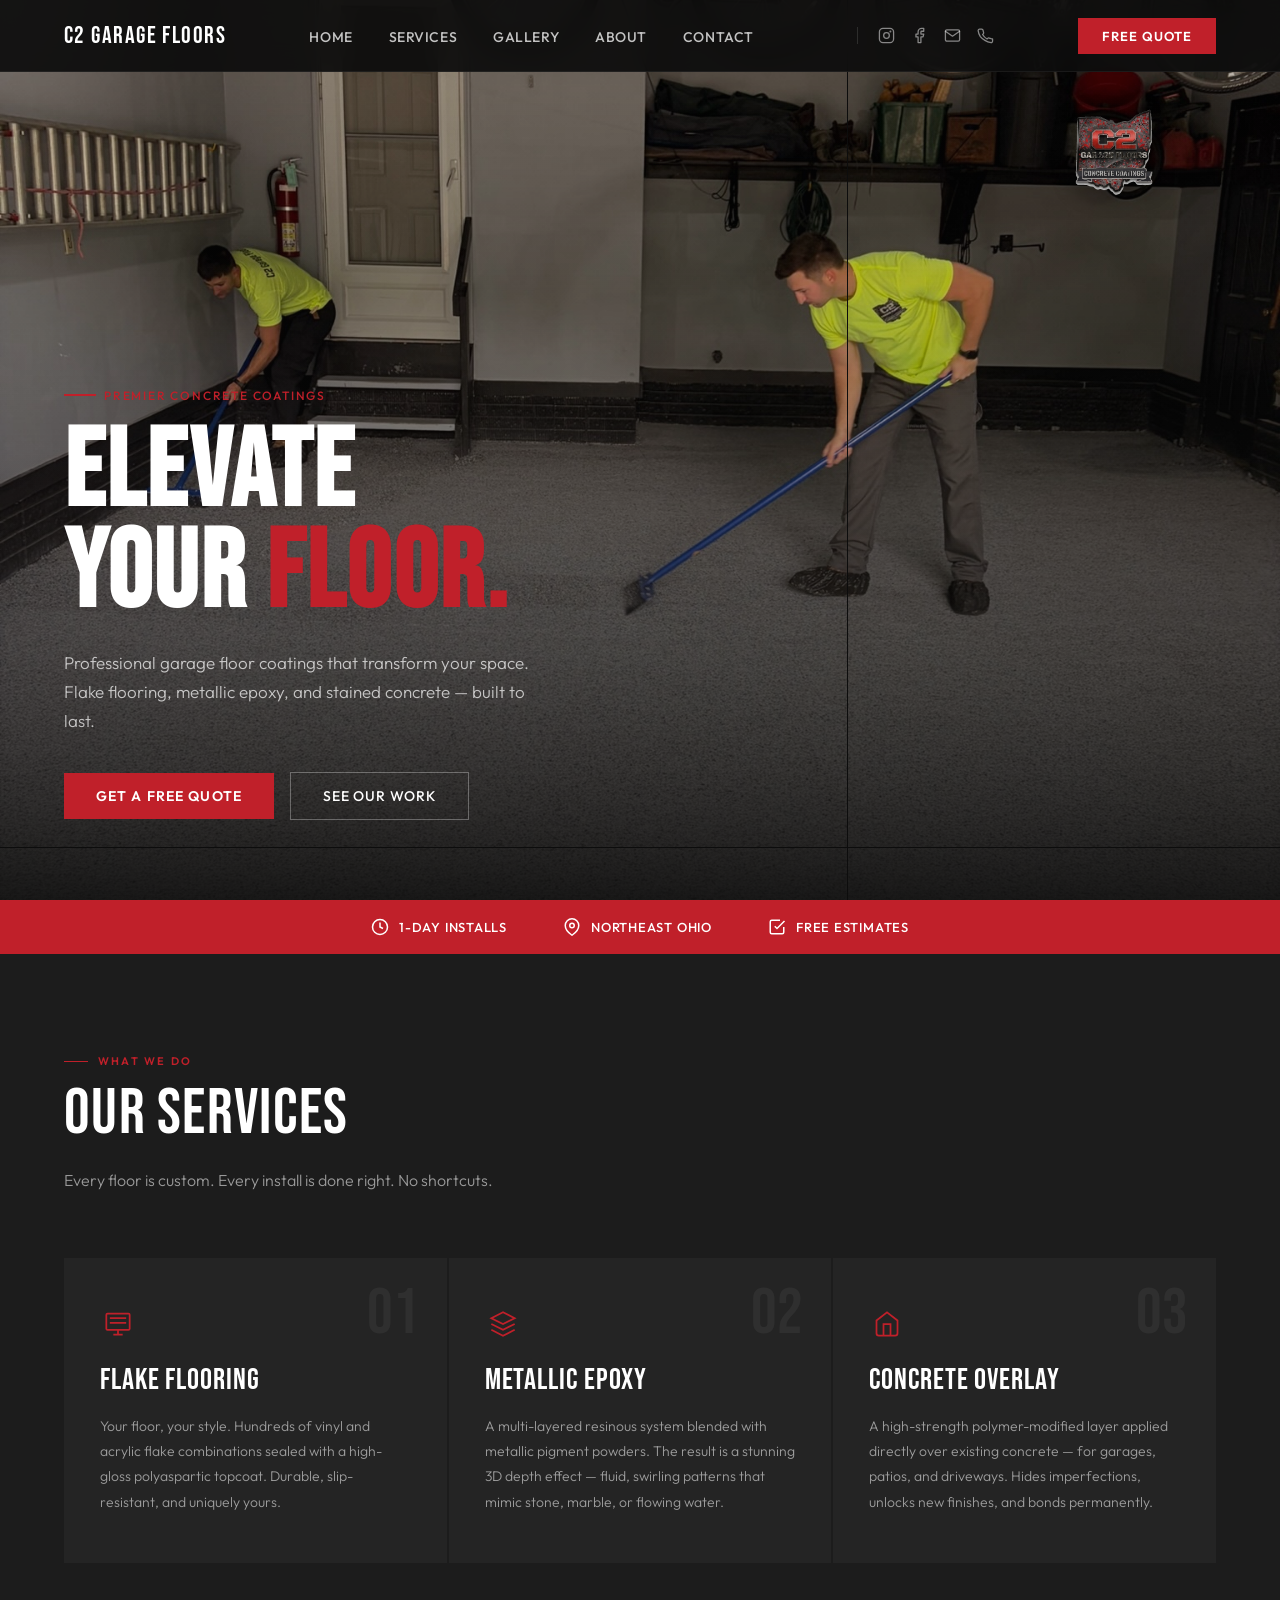
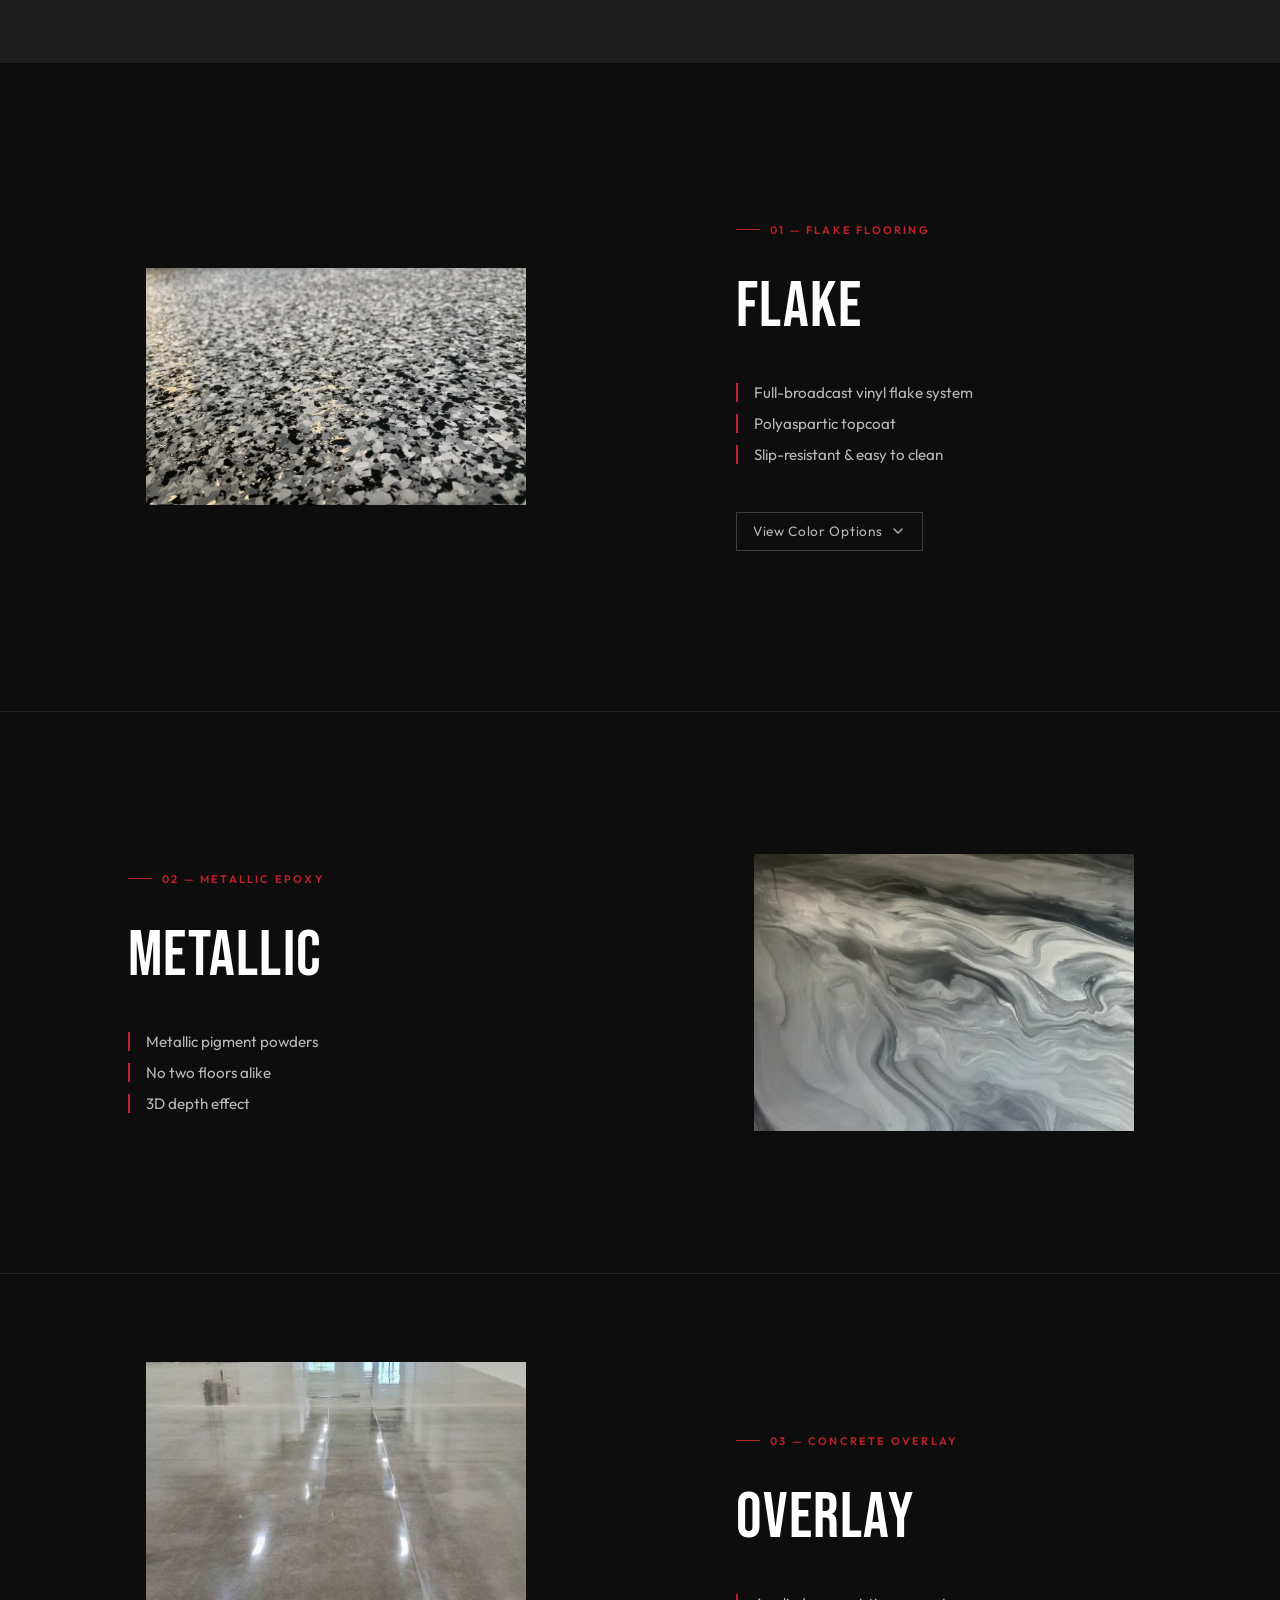
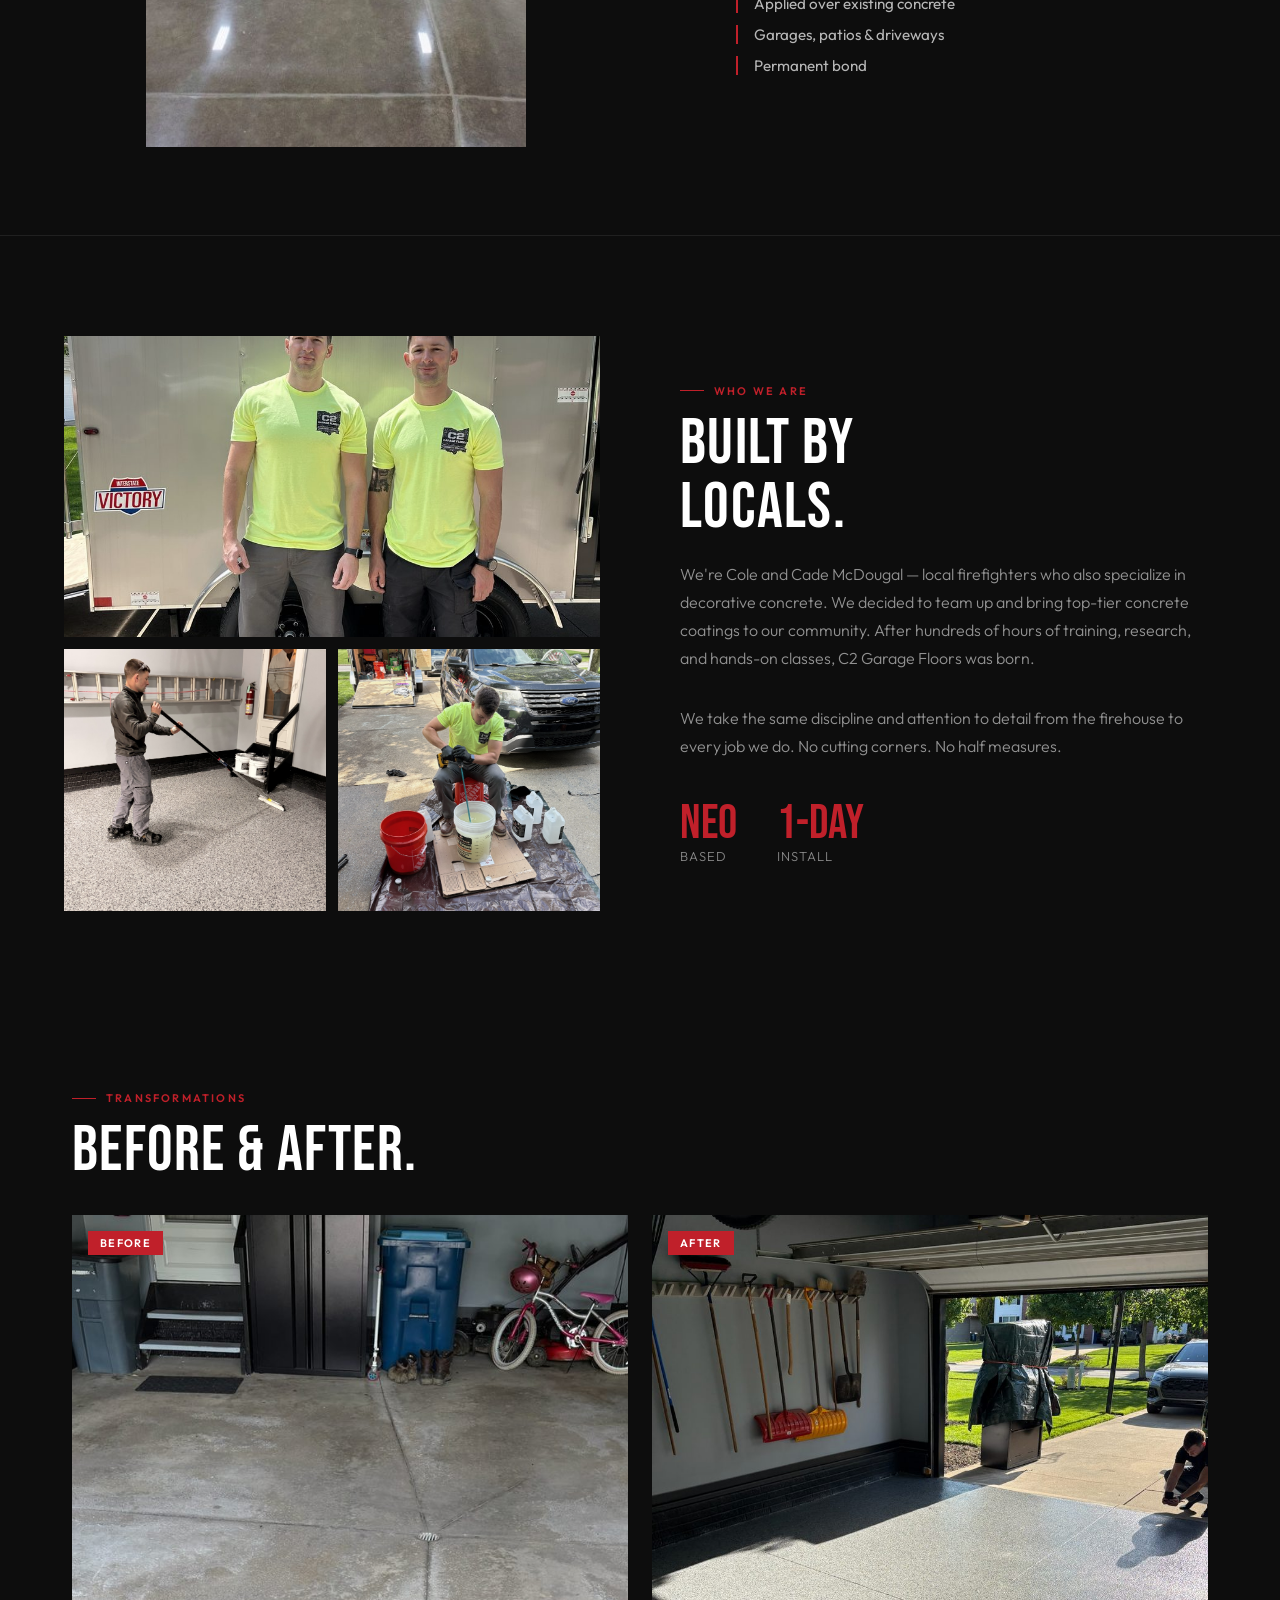
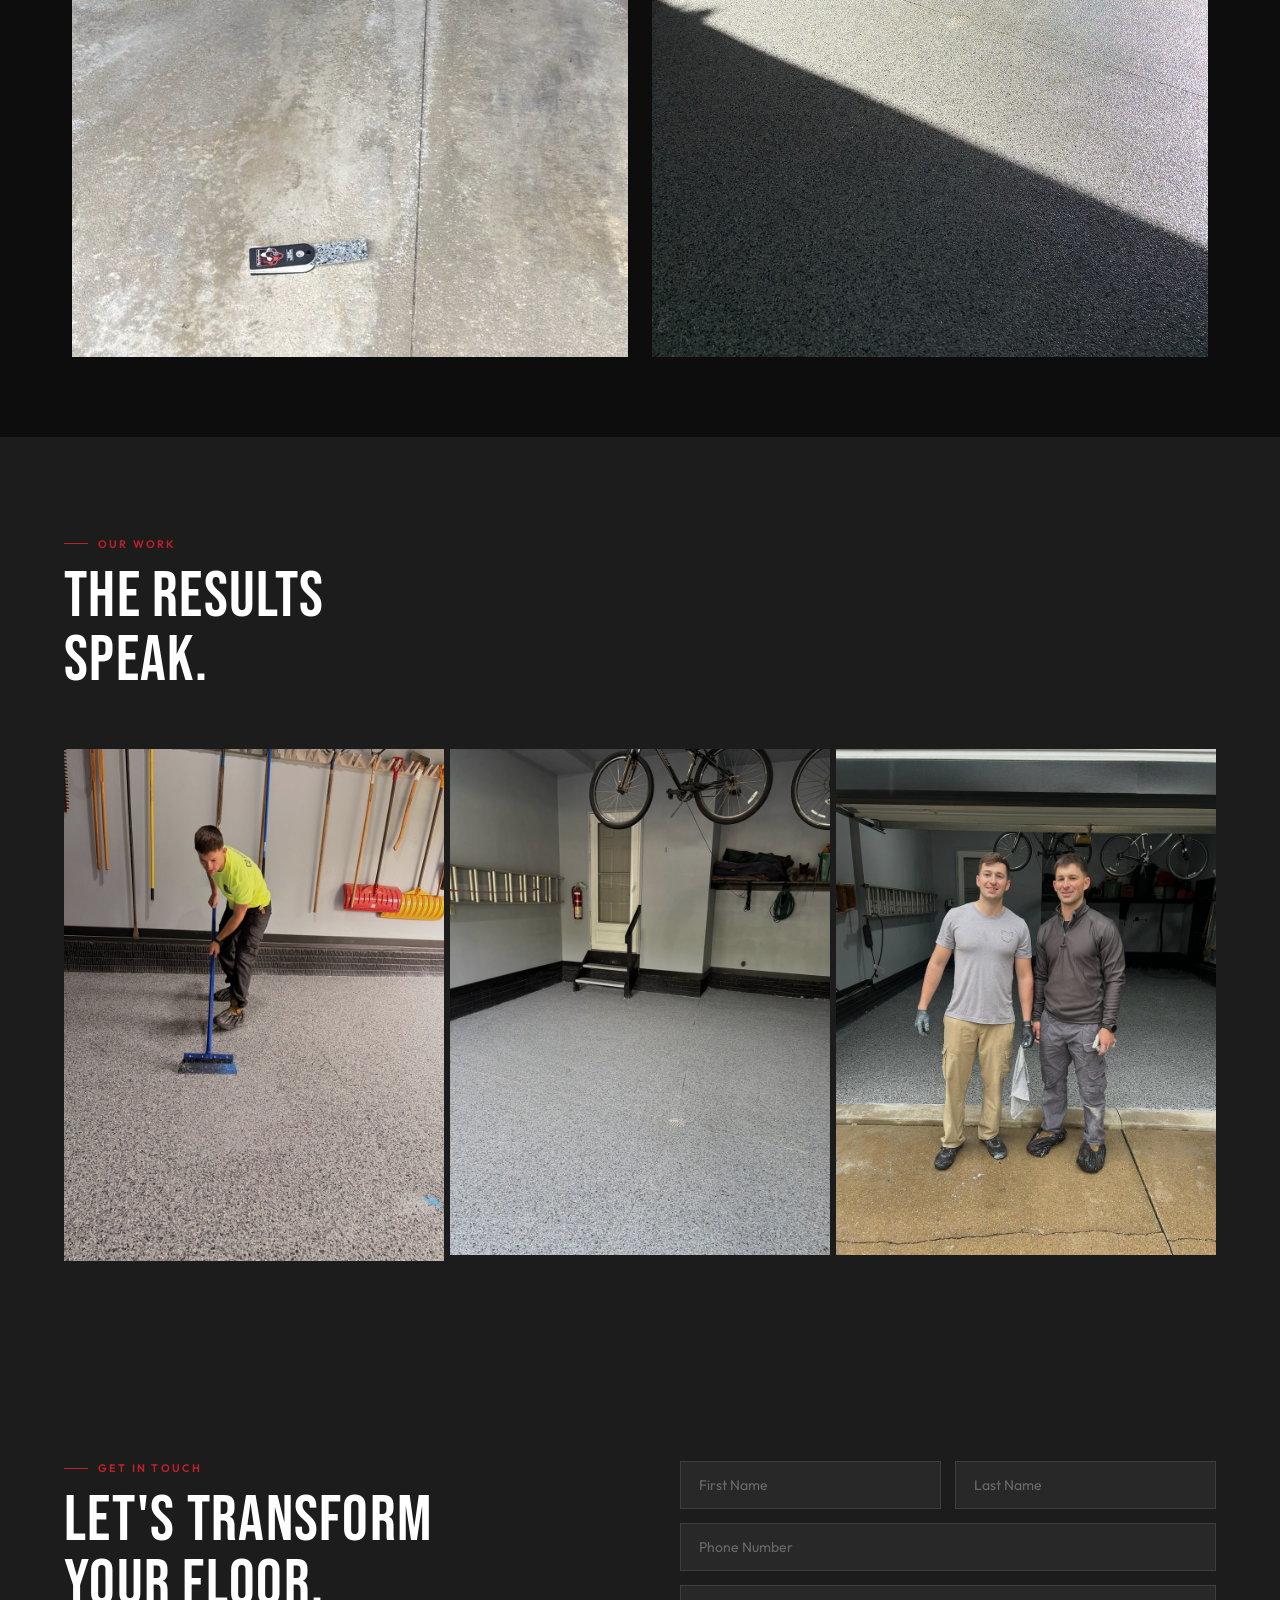
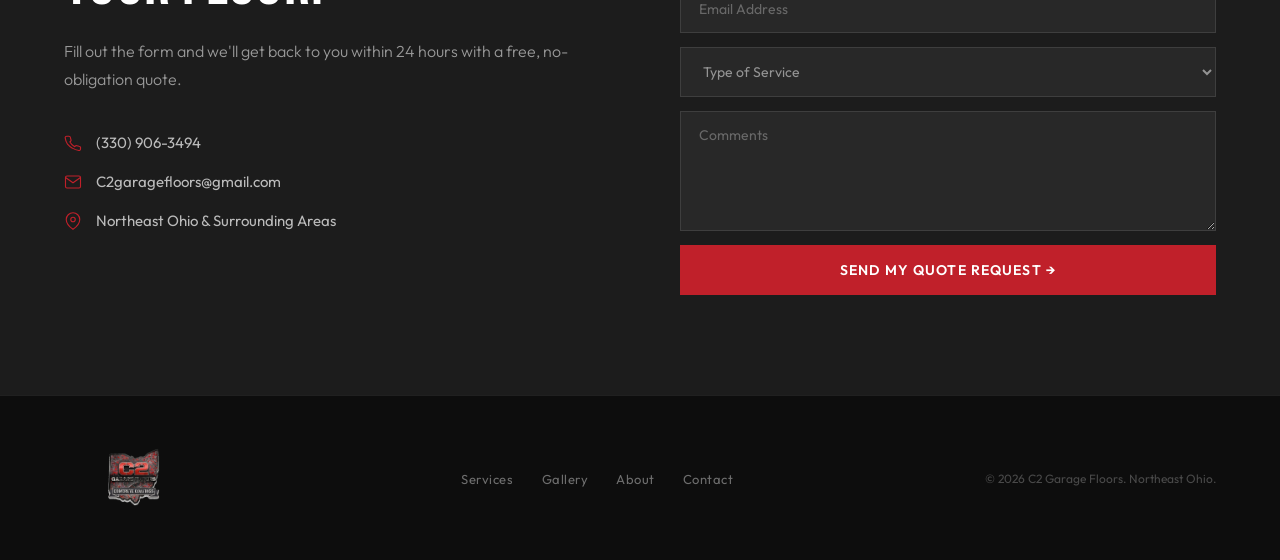
==== index.html @ 1faf0a82 "rename to index.html" ====
<!DOCTYPE html>
<html lang="en">
<head>
<meta charset="UTF-8">
<meta name="viewport" content="width=device-width, initial-scale=1.0">
<title>C2 Garage Floors | Concrete Coatings | Northeast Ohio</title>
<meta name="description" content="Premium garage floor coatings in Northeast Ohio. Flake flooring, metallic epoxy, and stained concrete by C2 Garage Floors.">
<link rel="preconnect" href="https://fonts.googleapis.com">
<link href="https://fonts.googleapis.com/css2?family=Bebas+Neue&family=Outfit:wght@300;400;500;600&display=swap" rel="stylesheet">
<link rel="stylesheet" href="styles.css">
</head>
<body>

<!-- NAV -->
<nav>
  <a href="#home" class="nav-logo">
    <span class="nav-logo-text">C2 GARAGE FLOORS</span>
  </a>
  <ul class="nav-links">
    <li><a href="#home">Home</a></li>
    <li><a href="#services">Services</a></li>
    <li><a href="#gallery">Gallery</a></li>
    <li><a href="#about">About</a></li>
    <li><a href="#quote">Contact</a></li>
  </ul>
  <div class="nav-icons">
    <a href="https://www.instagram.com/c2garagefloors" target="_blank" class="nav-icon" aria-label="Instagram">
      <svg viewBox="0 0 24 24" fill="none" stroke="currentColor" stroke-width="1.8" stroke-linecap="round" stroke-linejoin="round"><rect x="2" y="2" width="20" height="20" rx="5"/><circle cx="12" cy="12" r="4"/><circle cx="17.5" cy="6.5" r="0.5" fill="currentColor"/></svg>
    </a>
    <a href="https://www.facebook.com/c2garagefloors" target="_blank" class="nav-icon" aria-label="Facebook">
      <svg viewBox="0 0 24 24" fill="none" stroke="currentColor" stroke-width="1.8" stroke-linecap="round" stroke-linejoin="round"><path d="M18 2h-3a5 5 0 0 0-5 5v3H7v4h3v8h4v-8h3l1-4h-4V7a1 1 0 0 1 1-1h3z"/></svg>
    </a>
    <a href="mailto:C2garagefloors@gmail.com" class="nav-icon" aria-label="Email">
      <svg viewBox="0 0 24 24" fill="none" stroke="currentColor" stroke-width="1.8" stroke-linecap="round" stroke-linejoin="round"><path d="M4 4h16c1.1 0 2 .9 2 2v12c0 1.1-.9 2-2 2H4c-1.1 0-2-.9-2-2V6c0-1.1.9-2 2-2z"/><polyline points="22,6 12,13 2,6"/></svg>
    </a>
    <a href="tel:3309063494" class="nav-icon" aria-label="Phone">
      <svg viewBox="0 0 24 24" fill="none" stroke="currentColor" stroke-width="1.8" stroke-linecap="round" stroke-linejoin="round"><path d="M22 16.92v3a2 2 0 0 1-2.18 2 19.79 19.79 0 0 1-8.63-3.07A19.5 19.5 0 0 1 4.69 13.6 19.79 19.79 0 0 1 1.61 5.1 2 2 0 0 1 3.59 3h3a2 2 0 0 1 2 1.72 12.84 12.84 0 0 0 .7 2.81 2 2 0 0 1-.45 2.11L7.91 10.6a16 16 0 0 0 6.29 6.29l.87-.87a2 2 0 0 1 2.11-.45 12.84 12.84 0 0 0 2.81.7A2 2 0 0 1 22 18z"/></svg>
    </a>
  </div>
  <a href="#quote" class="nav-cta">Free Quote</a>
  <button class="nav-mobile-btn" aria-label="Menu">
    <span></span><span></span><span></span>
  </button>
</nav>

<!-- HERO -->
<section class="hero" id="home">
  <div class="hero-bg"></div>
  <div class="hero-overlay"></div>
  <div class="hero-logo-badge">
    <img src="assets/images/image-01.png" alt="C2 Garage Floors">
  </div>
  <div class="hero-content">
    <div class="hero-eyebrow">Premier Concrete Coatings</div>
    <h1>ELEVATE<br>YOUR <span>FLOOR.</span></h1>
    <p class="hero-sub">Professional garage floor coatings that transform your space. Flake flooring, metallic epoxy, and stained concrete — built to last.</p>
    <div class="hero-actions">
      <a href="#quote" class="btn-primary">Get a Free Quote</a>
      <a href="#gallery" class="btn-outline">See Our Work</a>
    </div>
  </div>
</section>

<!-- TRUST BAR -->
<div class="trust-bar">
  
  <div class="trust-item">
    <svg viewBox="0 0 24 24" fill="none" stroke="currentColor" stroke-width="2"><circle cx="12" cy="12" r="10"/><polyline points="12 6 12 12 16 14"/></svg>
    1-Day Installs
  </div>
  
  <div class="trust-item">
    <svg viewBox="0 0 24 24" fill="none" stroke="currentColor" stroke-width="2"><path d="M21 10c0 7-9 13-9 13s-9-6-9-13a9 9 0 0 1 18 0z"/><circle cx="12" cy="10" r="3"/></svg>
    Northeast Ohio
  </div>

  <div class="trust-item">
    <svg viewBox="0 0 24 24" fill="none" stroke="currentColor" stroke-width="2"><path d="M9 11l3 3L22 4"/><path d="M21 12v7a2 2 0 0 1-2 2H5a2 2 0 0 1-2-2V5a2 2 0 0 1 2-2h11"/></svg>
    Free Estimates
  </div>
</div>

<!-- SERVICES -->
<section id="services">
  <div class="services-header reveal">
    <div class="section-label">What We Do</div>
    <div class="section-title">OUR SERVICES</div>
    <p class="section-sub">Every floor is custom. Every install is done right. No shortcuts.</p>
  </div>
  <div class="services-grid">
    <div class="service-card reveal">
      <div class="service-num">01</div>
      <div class="service-icon">
        <svg viewBox="0 0 24 24" fill="none" stroke-width="1.5"><rect x="2" y="3" width="20" height="14" rx="1"/><path d="M8 21h8M12 17v4"/><path d="M5 7h14M5 11h14"/></svg>
      </div>
      <div class="service-name">FLAKE FLOORING</div>
      <p class="service-desc">Your floor, your style. Hundreds of vinyl and acrylic flake combinations sealed with a high-gloss polyaspartic topcoat. Durable, slip-resistant, and uniquely yours.</p>
    </div>
    <div class="service-card reveal">
      <div class="service-num">02</div>
      <div class="service-icon">
        <svg viewBox="0 0 24 24" fill="none" stroke-width="1.5"><path d="M12 2L2 7l10 5 10-5-10-5zM2 17l10 5 10-5M2 12l10 5 10-5"/></svg>
      </div>
      <div class="service-name">METALLIC EPOXY</div>
      <p class="service-desc">A multi-layered resinous system blended with metallic pigment powders. The result is a stunning 3D depth effect — fluid, swirling patterns that mimic stone, marble, or flowing water.</p>
    </div>
    <div class="service-card reveal">
      <div class="service-num">03</div>
      <div class="service-icon">
        <svg viewBox="0 0 24 24" fill="none" stroke-width="1.5"><path d="M3 9l9-7 9 7v11a2 2 0 0 1-2 2H5a2 2 0 0 1-2-2z"/><polyline points="9 22 9 12 15 12 15 22"/></svg>
      </div>
      <div class="service-name">CONCRETE OVERLAY</div>
      <p class="service-desc">A high-strength polymer-modified layer applied directly over existing concrete — for garages, patios, and driveways. Hides imperfections, unlocks new finishes, and bonds permanently.</p>
    </div>
  </div>
</section>

<section class="service-spotlight reveal" id="flake-detail">
  <div class="spotlight-img">
    <img src="assets/images/flake.jpg" alt="Flake Color Options">
  </div>
  <div class="spotlight-content">
    <div class="section-label">01 — Flake Flooring</div>
    <div class="section-title">FLAKE</div>
    <ul class="spotlight-list">
      <li>Full-broadcast vinyl flake system</li>
      <li>Polyaspartic topcoat</li>
      <li>Slip-resistant & easy to clean</li>
    </ul>
    <div class="color-toggle">
      <button class="color-toggle-btn" onclick="this.parentElement.classList.toggle('open')">
        <span>View Color Options</span>
        <svg viewBox="0 0 24 24" fill="none" stroke="currentColor" stroke-width="2" stroke-linecap="round"><polyline points="6 9 12 15 18 9"/></svg>
      </button>
      <div class="color-toggle-content">
        <img src="assets/images/flake.colors.png" alt="Flake Color Options">
      </div>
    </div>
  </div>
</section>

<section class="service-spotlight service-spotlight--flip reveal" id="metallic-detail">
  <div class="spotlight-img">
    <img src="assets/images/metalic.jpg" alt="Metallic Epoxy Floor">
  </div>
  <div class="spotlight-content">
    <div class="section-label">02 — Metallic Epoxy</div>
    <div class="section-title">METALLIC</div>
    <ul class="spotlight-list">
      <li>Metallic pigment powders</li>
      <li>No two floors alike</li>
      <li>3D depth effect</li>
    </ul>
  </div>
</section>

<section class="service-spotlight reveal" id="overlay-detail">
  <div class="spotlight-img">
    <img src="assets/images/overlay.jpg" alt="Concrete Overlay Floor">
  </div>
  <div class="spotlight-content">
    <div class="section-label">03 — Concrete Overlay</div>
    <div class="section-title">OVERLAY</div>
    <ul class="spotlight-list">
      <li>Applied over existing concrete</li>
      <li>Garages, patios & driveways</li>
      <li>Permanent bond</li>
    </ul>
  </div>
</section>

<!-- ABOUT -->
<section id="about">
  <div class="about-grid">
    <div class="about-images reveal">
      <div class="about-img-main">
        <img src="assets/images/image-02.jpg" alt="Cole and Cade McDougal — C2 Garage Floors">
      </div>
      <div class="about-img-sm">
        <img src="assets/images/image-03.jpg" alt="Installing epoxy floor coating">
      </div>
      <div class="about-img-sm">
        <img src="assets/images/image-04.jpg" alt="Floor preparation grinding">
      </div>
    </div>
    <div class="about-text reveal">
      <div class="section-label">Who We Are</div>
      <div class="section-title">BUILT BY<br>LOCALS.</div>
      <p class="section-sub">We're Cole and Cade McDougal — local firefighters who also specialize in decorative concrete. We decided to team up and bring top-tier concrete coatings to our community. After hundreds of hours of training, research, and hands-on classes, C2 Garage Floors was born.</p>
      <p class="section-sub section-sub--spaced">We take the same discipline and attention to detail from the firehouse to every job we do. No cutting corners. No half measures.</p>
      <div class="about-stat-row">
        <div>
          <div class="about-stat-num">NEO</div>
          <div class="about-stat-label">Based</div>
        </div>
        <div>
          <div class="about-stat-num">1-Day</div>
          <div class="about-stat-label">Install</div>
        </div>
      </div>
    </div>
  </div>
</section>

<!-- RESULTS -->
<section id="results">
  <div class="results-header reveal">
    <div class="section-label">Transformations</div>
    <div class="section-title">BEFORE & AFTER.</div>
  </div>
  <div class="results-grid reveal">
    <div class="before-after-item">
      <img src="assets/images/image-08.jpg" alt="Before — bare concrete">
      <div class="ba-badge">Before</div>
    </div>
    <div class="before-after-item">
      <img src="assets/images/image-09.jpg" alt="After — finished floor">
      <div class="ba-badge">After</div>
    </div>
  </div>
</section>

<!-- GALLERY -->
<section id="gallery">
  <div class="gallery-header reveal">
    <div class="section-label">Our Work</div>
    <div class="section-title">THE RESULTS<br>SPEAK.</div>
  </div>
  <div class="gallery-grid reveal">
    <div class="gallery-item tall">
      <img src="assets/images/image-05.jpg" alt="Applying epoxy coating">
      <div class="gallery-label">In Progress</div>
    </div>
    <div class="gallery-item">
      <img src="assets/images/image-06.jpg" alt="Finished flake floor">
      <div class="gallery-label">Flake Flooring</div>
    </div>
    <div class="gallery-item">
      <img src="assets/images/image-07.jpg" alt="Cole and Cade after job">
      <div class="gallery-label">The Team</div>
    </div>
  </div>
</section>

<!-- GET A QUOTE -->
<section id="quote">
  <div class="quote-inner">
    <div class="quote-left reveal">
      <div class="section-label">Get In Touch</div>
      <div class="section-title">LET'S TRANSFORM<br>YOUR FLOOR.</div>
      <p class="section-sub">Fill out the form and we'll get back to you within 24 hours with a free, no-obligation quote.</p>
      <div class="contact-info contact-info--spaced">
        <a href="tel:3309063494" class="contact-line">
          <svg viewBox="0 0 24 24" fill="none" stroke-width="1.5"><path d="M22 16.92v3a2 2 0 0 1-2.18 2 19.79 19.79 0 0 1-8.63-3.07A19.5 19.5 0 0 1 4.69 13.6 19.79 19.79 0 0 1 1.61 5.1 2 2 0 0 1 3.59 3h3a2 2 0 0 1 2 1.72 12.84 12.84 0 0 0 .7 2.81 2 2 0 0 1-.45 2.11L7.91 10.6a16 16 0 0 0 6.29 6.29l.87-.87a2 2 0 0 1 2.11-.45 12.84 12.84 0 0 0 2.81.7A2 2 0 0 1 22 18z"/></svg>
          (330) 906-3494
        </a>
        <a href="mailto:C2garagefloors@gmail.com" class="contact-line">
          <svg viewBox="0 0 24 24" fill="none" stroke-width="1.5"><path d="M4 4h16c1.1 0 2 .9 2 2v12c0 1.1-.9 2-2 2H4c-1.1 0-2-.9-2-2V6c0-1.1.9-2 2-2z"/><polyline points="22,6 12,13 2,6"/></svg>
          C2garagefloors@gmail.com
        </a>
        <div class="contact-line">
          <svg viewBox="0 0 24 24" fill="none" stroke-width="1.5"><path d="M21 10c0 7-9 13-9 13s-9-6-9-13a9 9 0 0 1 18 0z"/><circle cx="12" cy="10" r="3"/></svg>
          Northeast Ohio &amp; Surrounding Areas
        </div>
      </div>
    </div>
    <div class="quote-right reveal">
      <form class="quote-form" action="https://docs.google.com/forms/d/e/1FAIpQLSfMvR1zNs_UolW2_5A9qH6h6My1h-8G58hn94s8CTj6aFTfgg/viewform" method="GET" target="_blank">
        <div class="form-row">
          <input type="text" placeholder="First Name" required>
          <input type="text" placeholder="Last Name" required>
        </div>
        <input type="tel" placeholder="Phone Number" required>
        <input type="email" placeholder="Email Address">
        <select>
          <option value="" disabled selected>Type of Service</option>
          <option>Flake Flooring</option>
          <option>Metallic Epoxy</option>
          <option>Concrete Overlay</option>
          <option>Not Sure — Need Advice</option>
        </select>
        <textarea placeholder="Comments"></textarea>
        <button type="submit" class="btn-primary">Send My Quote Request →</button>
      </form>
    </div>
  </div>
</section>

<!-- FOOTER -->
<footer>
  <div class="footer-logo"><img src="assets/images/image-01.png" alt="C2 Garage Floors"></div>
  <ul class="footer-links">
    <li><a href="#services">Services</a></li>
    <li><a href="#gallery">Gallery</a></li>
    <li><a href="#about">About</a></li>
    <li><a href="#quote">Contact</a></li>
  </ul>
  <div class="footer-copy">© 2026 C2 Garage Floors. Northeast Ohio.</div>
</footer>
<script src="script.js"></script>
</body>
</html>
---- styles.css ----
*, *::before, *::after { box-sizing: border-box; margin: 0; padding: 0; }

  :root {
    --red: #C0202A;
    --red-dark: #96181f;
    --black: #0D0D0D;
    --charcoal: #1C1C1C;
    --dark: #242424;
    --gray: #888;
    --light: #f5f4f2;
    --white: #ffffff;
    --font-display: 'Bebas Neue', sans-serif;
    --font-body: 'Outfit', sans-serif;
  }

  html { scroll-behavior: smooth; }
  body { font-family: var(--font-body); background: var(--black); color: var(--white); overflow-x: hidden; }

  /* ── NAV ── */
  nav {
    position: fixed; top: 0; left: 0; right: 0; z-index: 100;
    display: flex; align-items: center; justify-content: space-between;
    padding: 0 5%;
    height: 72px;
    background: rgba(13,13,13,0.92);
    backdrop-filter: blur(12px);
    border-bottom: 1px solid rgba(255,255,255,0.06);
    transition: all 0.3s ease;
  }
  nav.nav-scrolled { box-shadow: 0 4px 40px rgba(0,0,0,0.5); }
  .nav-links { display: flex; gap: 36px; list-style: none; }
  .nav-links a {
    color: rgba(255,255,255,0.75);
    text-decoration: none;
    font-size: 14px;
    font-weight: 500;
    letter-spacing: 0.04em;
    text-transform: uppercase;
    transition: color 0.2s;
  }
  .nav-links a:hover { color: var(--white); }
  .nav-cta {
    background: var(--red);
    color: white;
    padding: 10px 24px;
    border: none;
    font-family: var(--font-body);
    font-size: 13px;
    font-weight: 600;
    letter-spacing: 0.08em;
    text-transform: uppercase;
    cursor: pointer;
    text-decoration: none;
    transition: background 0.2s;
  }
  .nav-cta:hover { background: var(--red-dark); }
  .nav-mobile-btn { display: none; background: none; border: none; cursor: pointer; flex-direction: column; gap: 5px; }
  .nav-mobile-btn span { display: block; width: 24px; height: 2px; background: white; transition: all 0.3s; }
  .nav-icons { display: flex; align-items: center; gap: 16px; margin-left: 20px; border-left: 1px solid rgba(255,255,255,0.12); padding-left: 20px; }
  .nav-icon { color: rgba(255,255,255,0.5); text-decoration: none; transition: color 0.2s; display: flex; align-items: center; }
  .nav-icon:hover { color: var(--red); }
  .nav-icon svg { width: 17px; height: 17px; }

  /* ── HERO ── */
  .hero {
    position: relative;
    height: 100vh;
    min-height: 640px;
    display: flex; align-items: flex-end;
    padding: 0 5% 80px;
    overflow: hidden;
  }
  .hero-bg {
    position: absolute; inset: 0;
    background-image: url('assets/images/image-01.jpg');
    background-size: cover;
    background-position: center center;
    transform: scale(1.05);
    animation: heroZoom 12s ease-out forwards;
  }
  @keyframes heroZoom { from { transform: scale(1.05); } to { transform: scale(1.0); } }
  .hero-overlay {
    position: absolute; inset: 0;
    background: linear-gradient(to top, rgba(13,13,13,0.95) 0%, rgba(13,13,13,0.4) 50%, rgba(13,13,13,0.1) 100%);
  }
  .hero-content { position: relative; z-index: 2; max-width: 720px; }
  .hero-logo-badge {
    position: absolute;
    top: 90px;
    right: 4%;
    z-index: 3;
    opacity: 0.85;
    pointer-events: none;
  }
  .hero-logo-badge img {
    width: 220px;
    height: auto;
    filter: drop-shadow(0 2px 12px rgba(0,0,0,0.5));
  }
  .hero-eyebrow {
    display: inline-flex; align-items: center; gap: 8px;
    font-size: 12px; font-weight: 500; letter-spacing: 0.15em;
    text-transform: uppercase; color: var(--red);
    margin-bottom: 20px;
  }
  .hero-eyebrow::before {
    content: ''; display: block; width: 32px; height: 2px; background: var(--red);
  }
  .hero h1 {
    font-family: var(--font-display);
    font-size: clamp(52px, 9vw, 110px);
    line-height: 0.92;
    letter-spacing: 0.02em;
    color: var(--white);
    margin-bottom: 24px;
  }
  .hero h1 span { color: var(--red); }
  .hero-sub {
    font-size: 17px; font-weight: 300; color: rgba(255,255,255,0.7);
    max-width: 480px; line-height: 1.7; margin-bottom: 36px;
  }
  .hero-actions { display: flex; gap: 16px; align-items: center; flex-wrap: wrap; }
  .btn-primary {
    background: var(--red); color: white;
    padding: 14px 32px;
    font-family: var(--font-body); font-size: 14px; font-weight: 600;
    letter-spacing: 0.08em; text-transform: uppercase;
    text-decoration: none; border: none; cursor: pointer;
    transition: background 0.2s, transform 0.1s;
    display: inline-block;
  }
  .btn-primary:hover { background: var(--red-dark); }
  .btn-outline {
    color: white; text-decoration: none;
    font-size: 14px; font-weight: 500; letter-spacing: 0.06em;
    text-transform: uppercase;
    padding: 14px 32px;
    border: 1px solid rgba(255,255,255,0.3);
    transition: border-color 0.2s, color 0.2s;
    display: inline-block;
  }
  .btn-outline:hover { border-color: white; }

  /* ── TRUST BAR ── */
  .trust-bar {
    background: var(--red);
    padding: 18px 5%;
    display: flex; justify-content: center; gap: 56px; flex-wrap: wrap;
  }
  .trust-item {
    display: flex; align-items: center; gap: 10px;
    font-size: 13px; font-weight: 500; letter-spacing: 0.06em;
    text-transform: uppercase; color: white;
  }
  .trust-item svg { width: 18px; height: 18px; flex-shrink: 0; }

  /* ── SECTION SHARED ── */
  section { padding: 100px 5%; }
  .section-label {
    font-size: 11px; font-weight: 600; letter-spacing: 0.2em;
    text-transform: uppercase; color: var(--red);
    margin-bottom: 14px; display: flex; align-items: center; gap: 10px;
  }
  .section-label::before { content: ''; display: block; width: 24px; height: 1px; background: var(--red); }
  .section-title {
    font-family: var(--font-display);
    font-size: clamp(36px, 5vw, 64px);
    line-height: 1; letter-spacing: 0.02em;
    margin-bottom: 20px; color: var(--white);
  }
  .section-sub {
    font-size: 16px; font-weight: 300; color: rgba(255,255,255,0.55);
    max-width: 520px; line-height: 1.75;
  }
  .section-sub--spaced { margin-top: 16px; }

  /* ── SERVICES ── */
  #services { background: var(--charcoal); }
  .services-header { margin-bottom: 64px; }
  .services-grid { display: grid; grid-template-columns: repeat(3, 1fr); gap: 2px; }
  .service-card {
    background: var(--dark);
    padding: 48px 36px;
    position: relative; overflow: hidden;
    transition: background 0.3s;
    cursor: default;
  }
  .service-card::after {
    content: ''; position: absolute;
    bottom: 0; left: 0; right: 0; height: 3px;
    background: var(--red);
    transform: scaleX(0); transform-origin: left;
    transition: transform 0.4s ease;
  }
  .service-card:hover::after { transform: scaleX(1); }
  .service-card:hover { background: #2a2a2a; }
  .service-num {
    font-family: var(--font-display);
    font-size: 64px; line-height: 1;
    color: rgba(255,255,255,0.05);
    position: absolute; top: 24px; right: 28px;
    pointer-events: none;
  }
  .service-name {
    font-family: var(--font-display);
    font-size: 30px; letter-spacing: 0.03em;
    color: var(--white); margin-bottom: 16px;
    margin-top: 8px;
  }
  .service-desc {
    font-size: 14px; font-weight: 300;
    color: rgba(255,255,255,0.55);
    line-height: 1.8;
  }
  .service-icon {
    width: 36px; height: 36px; margin-bottom: 20px;
    display: flex; align-items: center; justify-content: center;
  }
  .service-icon svg { width: 28px; height: 28px; stroke: var(--red); }

  /* ── SERVICE SPOTLIGHT ── */
  .service-spotlight {
    display: grid;
    grid-template-columns: 1fr 1fr;
    align-items: center;
    padding: 5rem 4rem;
    gap: 4rem;
  }
  .service-spotlight--flip {
    direction: ltr;
  }
  .service-spotlight--flip .spotlight-img {
    order: 2;
  }
  .service-spotlight--flip .spotlight-content {
    order: 1;
  }
  .spotlight-img {
    display: flex;
    align-items: center;
    justify-content: center;
  }
  .spotlight-img img {
    width: 70%;
    height: auto;
    object-fit: contain;
    display: block;
  }
  .spotlight-placeholder { background: rgba(255,255,255,0.04); display: flex; align-items: center; justify-content: center; color: rgba(255,255,255,0.2); font-family: 'Bebas Neue', sans-serif; font-size: 1.5rem; letter-spacing: 0.1em; }
  .spotlight-content {
    padding: 5rem 4rem;
    display: flex;
    flex-direction: column;
    justify-content: center;
    align-items: flex-start;
    gap: 1.5rem;
  }
  .spotlight-list { list-style: none; padding: 0; margin: 0; display: flex; flex-direction: column; gap: 0.75rem; }
  .spotlight-list li {
    color: rgba(255,255,255,0.7);
    font-size: 0.95rem;
    padding-left: 1rem;
    border-left: 2px solid var(--red);
    transition: border-color 0.2s ease, color 0.2s ease, padding-left 0.2s ease;
  }
  .spotlight-list li:hover {
    border-left-color: #fff;
    color: #fff;
    padding-left: 1.25rem;
  }

  /* Dividers between spotlight sections */
  .service-spotlight + .service-spotlight {
    border-top: 1px solid rgba(255,255,255,0.08);
  }

  #overlay-detail {
    border-bottom: 1px solid rgba(255,255,255,0.08);
  }

  .color-toggle-btn {
    display: flex;
    align-items: center;
    gap: 0.5rem;
    background: none;
    border: 1px solid rgba(255,255,255,0.2);
    color: rgba(255,255,255,0.7);
    font-family: 'Outfit', sans-serif;
    font-size: 0.85rem;
    letter-spacing: 0.05em;
    padding: 0.6rem 1rem;
    cursor: pointer;
    margin-top: 1.5rem;
    transition: border-color 0.2s ease, color 0.2s ease;
  }
  .color-toggle-btn:hover {
    border-color: rgba(255,255,255,0.5);
    color: #fff;
  }
  .color-toggle-btn svg {
    width: 16px;
    height: 16px;
    transition: transform 0.3s ease;
  }
  .color-toggle.open .color-toggle-btn svg {
    transform: rotate(180deg);
  }
  .color-toggle-content {
    max-height: 0;
    overflow: hidden;
    transition: max-height 0.4s ease;
  }
  .color-toggle.open .color-toggle-content {
    max-height: 600px;
  }
  .color-toggle-content img {
    width: 100%;
    height: auto;
    display: block;
    margin-top: 1rem;
  }

  /* ── ABOUT ── */
  .about-grid { display: grid; grid-template-columns: 1fr 1fr; gap: 80px; align-items: center; }
  .about-images { display: grid; grid-template-columns: 1fr 1fr; gap: 12px; }
  .about-img-main {
    grid-column: span 2;
    aspect-ratio: 16/9; overflow: hidden;
  }
  .about-img-main img { width: 100%; height: 100%; object-fit: cover; filter: grayscale(20%); transition: filter 0.4s; }
  .about-img-main:hover img { filter: grayscale(0%); }
  .about-img-sm { aspect-ratio: 1; overflow: hidden; }
  .about-img-sm img { width: 100%; height: 100%; object-fit: cover; filter: grayscale(20%); transition: filter 0.4s; }
  .about-img-sm:hover img { filter: grayscale(0%); }
  .about-text .section-sub { margin-bottom: 32px; max-width: 100%; }
  .about-stat-row { display: flex; gap: 40px; margin-top: 40px; }
  .about-stat-num {
    font-family: var(--font-display);
    font-size: 48px; color: var(--red); line-height: 1;
  }
  .about-stat-label {
    font-size: 13px; font-weight: 300;
    color: rgba(255,255,255,0.5);
    text-transform: uppercase; letter-spacing: 0.08em;
  }

  /* ── RESULTS ── */
  #results {
    padding: 5rem 2rem;
    max-width: 1200px;
    margin: 0 auto;
  }
  .results-header {
    margin-bottom: 2rem;
  }
  .results-grid {
    display: grid;
    grid-template-columns: 1fr 1fr;
    gap: 1.5rem;
  }
  .results-grid .before-after-item {
    position: relative;
    overflow: hidden;
  }
  .results-grid .before-after-item img {
    width: 100%;
    height: 100%;
    object-fit: cover;
    display: block;
  }

  /* ── GALLERY ── */
  #gallery { background: var(--charcoal); }
  .gallery-header { margin-bottom: 56px; }
  .gallery-grid {
    display: grid;
    grid-template-columns: repeat(3, 1fr);
    grid-template-rows: auto auto;
    gap: 6px;
  }
  .gallery-item { overflow: hidden; position: relative; cursor: pointer; }
  .gallery-item img {
    width: 100%; height: 100%; object-fit: cover; display: block;
    transition: transform 0.6s ease, filter 0.4s;
    filter: brightness(0.9);
  }
  .gallery-item:hover img { transform: scale(1.04); filter: brightness(1); }
  .gallery-item.tall { grid-row: span 2; }
  .gallery-item .gallery-label {
    position: absolute; bottom: 0; left: 0; right: 0;
    padding: 16px 18px;
    background: linear-gradient(to top, rgba(0,0,0,0.8), transparent);
    font-size: 12px; font-weight: 500; letter-spacing: 0.08em;
    text-transform: uppercase; color: rgba(255,255,255,0.7);
    opacity: 0; transition: opacity 0.3s;
  }
  .gallery-item:hover .gallery-label { opacity: 1; }
  .ba-badge {
    position: absolute; top: 16px; left: 16px;
    background: var(--red); color: white;
    font-size: 11px; font-weight: 600; letter-spacing: 0.12em;
    text-transform: uppercase;
    padding: 5px 12px;
  }

  /* ── REVIEWS ── */
  #reviews { background: var(--black); padding: 100px 5%; }
  .reviews-header { margin-bottom: 56px; }
  .reviews-grid { display: grid; grid-template-columns: repeat(3, 1fr); gap: 2px; }
  .review-card {
    background: var(--charcoal);
    padding: 40px 32px;
    position: relative;
  }
  .review-card::before {
    content: '"'; font-family: var(--font-display);
    font-size: 80px; color: var(--red);
    position: absolute; top: 16px; left: 28px;
    line-height: 1; opacity: 0.4;
  }
  .stars { color: var(--red); font-size: 16px; margin-bottom: 20px; margin-top: 16px; }
  .review-text {
    font-size: 15px; font-weight: 300;
    color: rgba(255,255,255,0.7);
    line-height: 1.8; margin-bottom: 24px;
    font-style: italic;
  }
  .reviewer-name {
    font-size: 13px; font-weight: 600;
    letter-spacing: 0.08em; text-transform: uppercase; color: var(--white);
  }
  .reviewer-loc {
    font-size: 12px; color: rgba(255,255,255,0.4);
    margin-top: 4px;
  }

  /* ── QUOTE ── */
  #quote { background: var(--charcoal); padding: 100px 5%; }
  .quote-inner {
    display: grid; grid-template-columns: 1fr 1fr; gap: 80px; align-items: start;
  }
  .quote-left .section-sub { margin-bottom: 40px; }
  .contact-info { display: flex; flex-direction: column; gap: 20px; }
  .contact-info--spaced { margin-top: 40px; }
  .contact-line {
    display: flex; align-items: center; gap: 14px;
    font-size: 15px; color: rgba(255,255,255,0.7);
    text-decoration: none; transition: color 0.2s;
  }
  .contact-line:hover { color: white; }
  .contact-line svg { width: 18px; height: 18px; stroke: var(--red); flex-shrink: 0; }
  .quote-form { display: flex; flex-direction: column; gap: 14px; }
  .form-row { display: grid; grid-template-columns: 1fr 1fr; gap: 14px; }
  .quote-form input,
  .quote-form select,
  .quote-form textarea {
    width: 100%;
    background: rgba(255,255,255,0.05);
    border: 1px solid rgba(255,255,255,0.1);
    color: white;
    padding: 14px 18px;
    font-family: var(--font-body); font-size: 14px;
    outline: none;
    transition: border-color 0.2s;
  }
  .quote-form input:focus,
  .quote-form select:focus,
  .quote-form textarea:focus { border-color: var(--red); }
  .quote-form input::placeholder,
  .quote-form textarea::placeholder { color: rgba(255,255,255,0.3); }
  .quote-form select { color: rgba(255,255,255,0.5); }
  .quote-form select option { background: var(--dark); color: white; }
  .quote-form textarea { resize: vertical; min-height: 120px; }
  .quote-form .btn-primary { width: 100%; text-align: center; padding: 16px; font-size: 14px; }

  /* ── FOOTER ── */
  footer {
    background: var(--black);
    padding: 40px 5%;
    border-top: 1px solid rgba(255,255,255,0.08);
    display: flex; align-items: center; justify-content: space-between; flex-wrap: wrap; gap: 20px;
  }
  .footer-logo img {
    height: 80px;
    width: auto;
  }
  .footer-links { display: flex; gap: 28px; list-style: none; }
  .footer-links a { font-size: 13px; color: rgba(255,255,255,0.4); text-decoration: none; letter-spacing: 0.04em; transition: color 0.2s; }
  .footer-links a:hover { color: rgba(255,255,255,0.8); }
  .footer-copy { font-size: 12px; color: rgba(255,255,255,0.25); }

  /* ── MOBILE ── */
  @media (max-width: 768px) {
    .nav-links { display: none; }
    .nav-mobile-btn { display: flex; }
    .services-grid { grid-template-columns: 1fr; }
    .service-spotlight { grid-template-columns: 1fr; }
    .spotlight-content { padding: 3rem 1.5rem; }
    .about-grid { grid-template-columns: 1fr; gap: 40px; }
    .about-images { order: -1; }
    .gallery-grid { grid-template-columns: 1fr 1fr; }
    .gallery-item.tall { grid-row: span 1; }
    .reviews-grid { grid-template-columns: 1fr; }
    .quote-inner { grid-template-columns: 1fr; gap: 48px; }
    .form-row { grid-template-columns: 1fr; }
    footer { flex-direction: column; text-align: center; }
    .footer-links { flex-wrap: wrap; justify-content: center; }
  }

  /* ── SCROLL ANIMATIONS ── */
  .reveal { opacity: 0; transform: translateY(28px); transition: opacity 0.7s ease, transform 0.7s ease; }
  .reveal.visible { opacity: 1; transform: translateY(0); }
  .nav-logo { text-decoration: none; }
  .nav-logo-text {
    font-family: var(--font-display);
    font-size: 24px;
    letter-spacing: 0.06em;
    color: white;
    line-height: 1;
  }
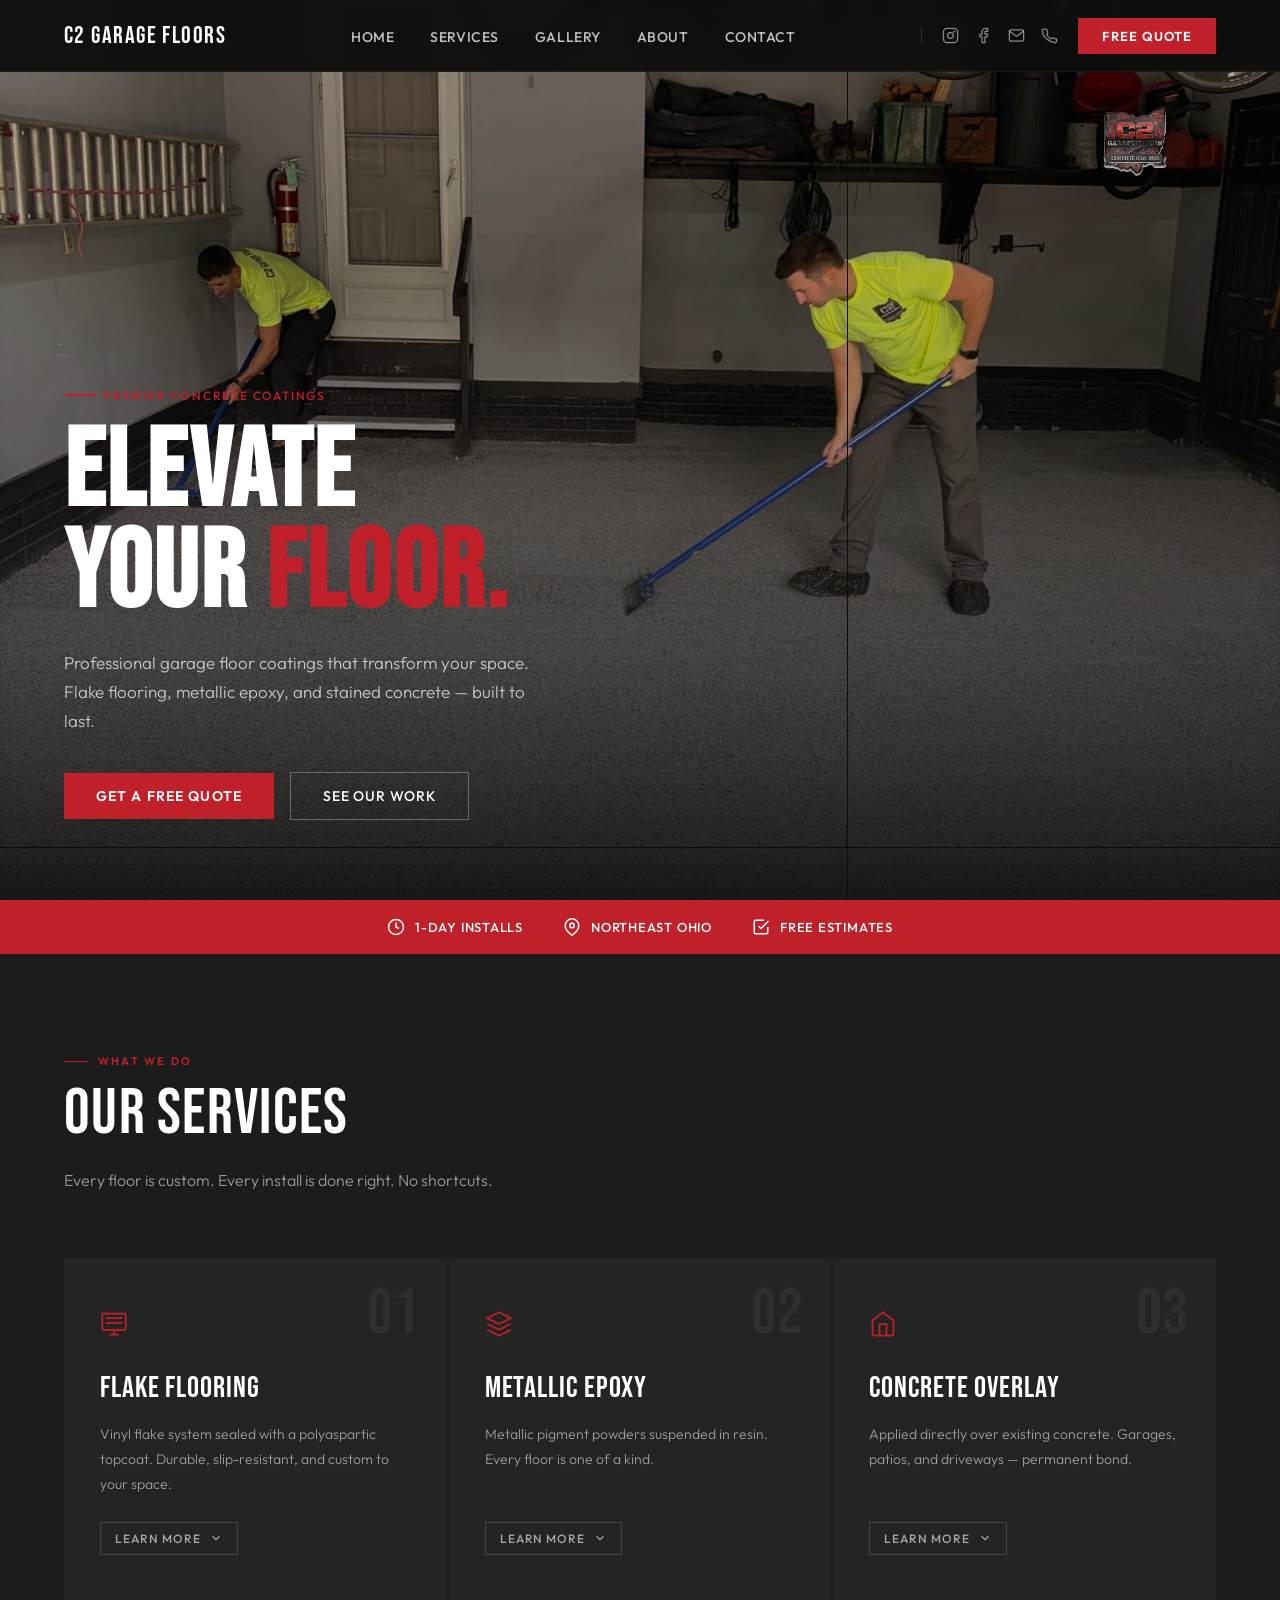
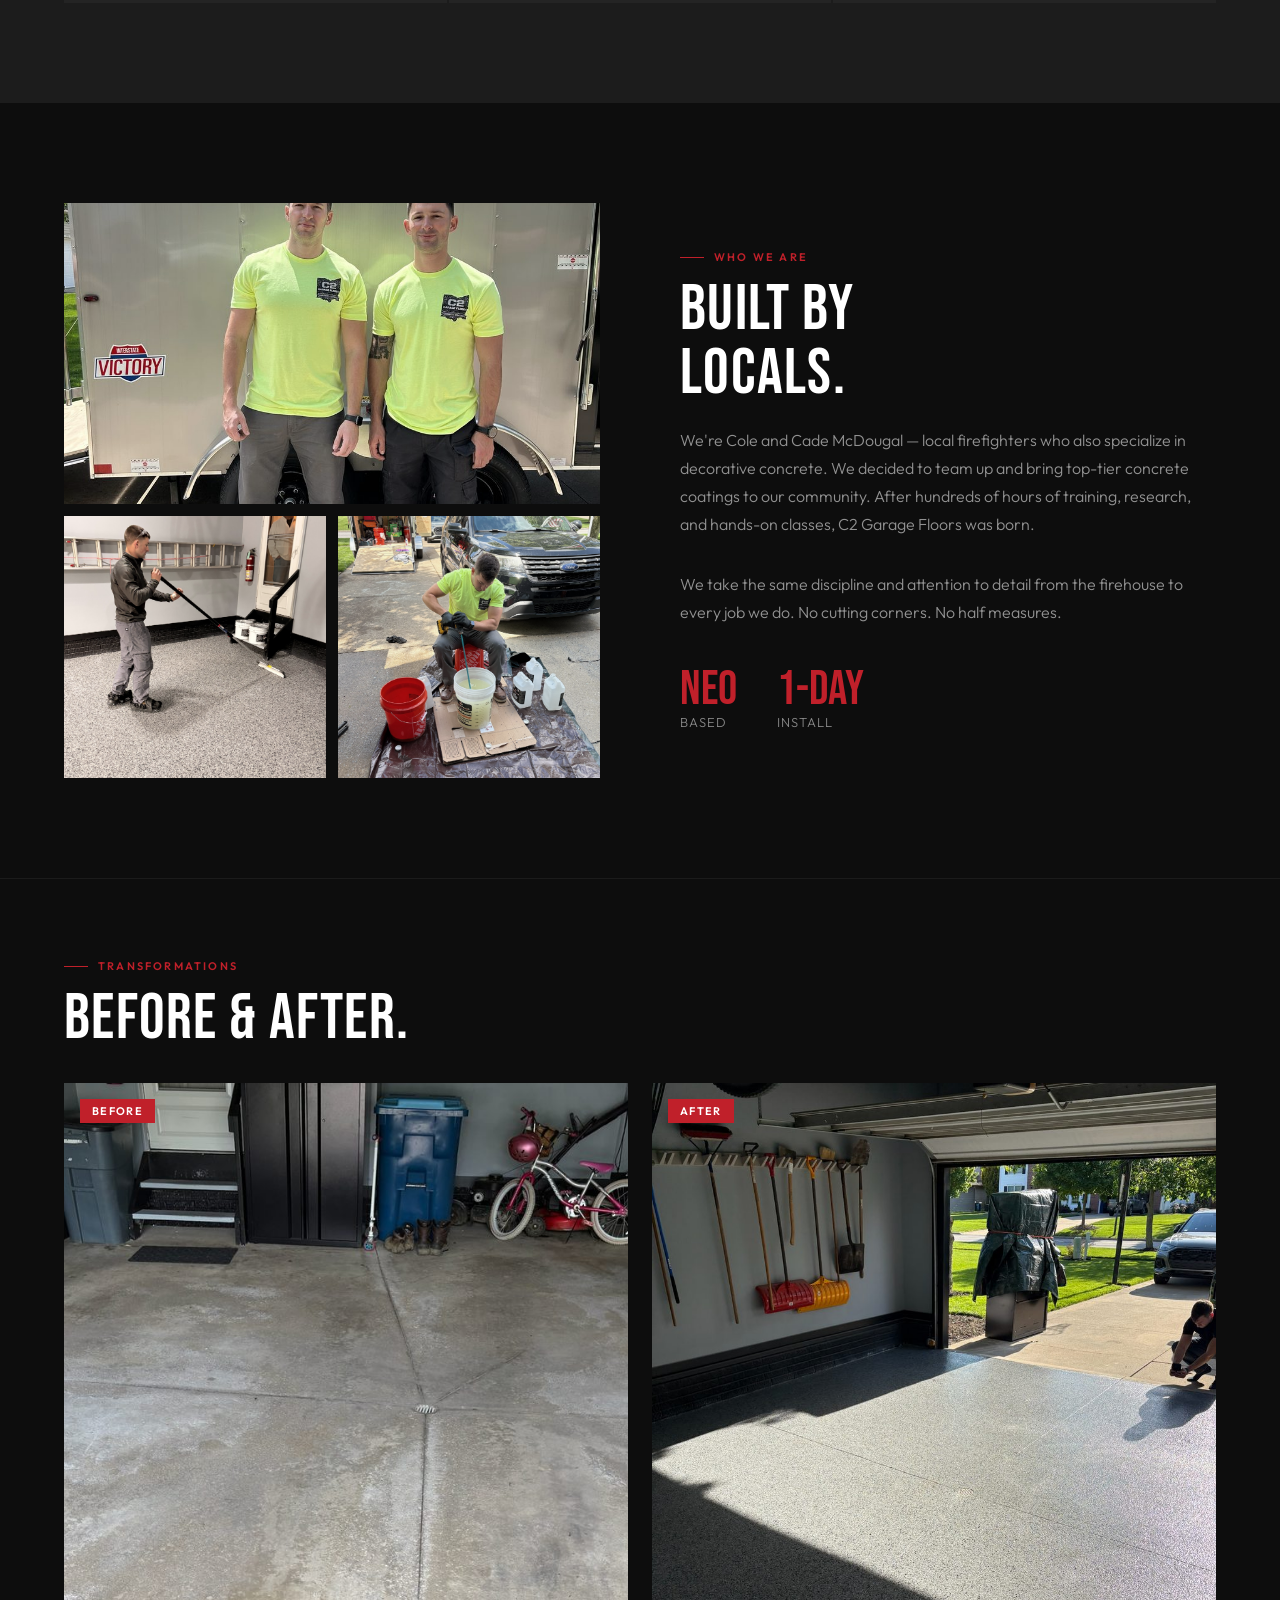
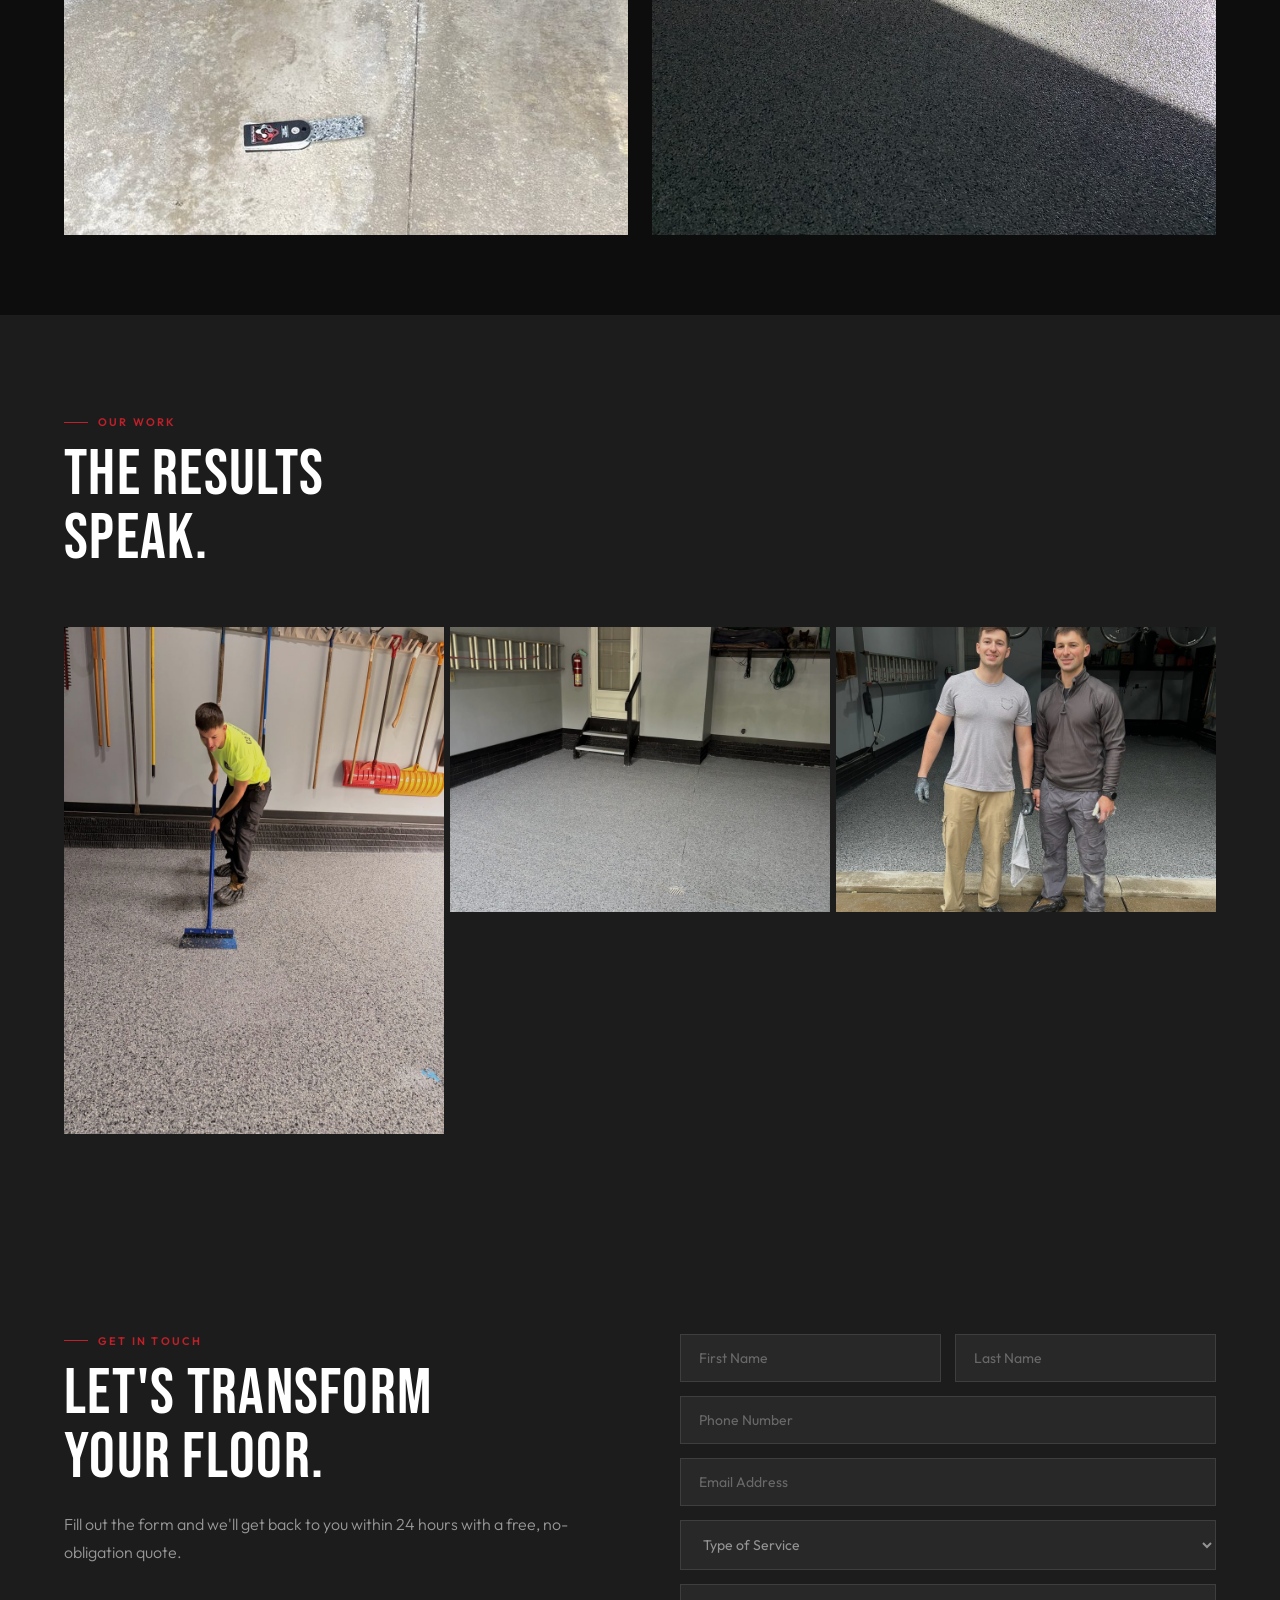
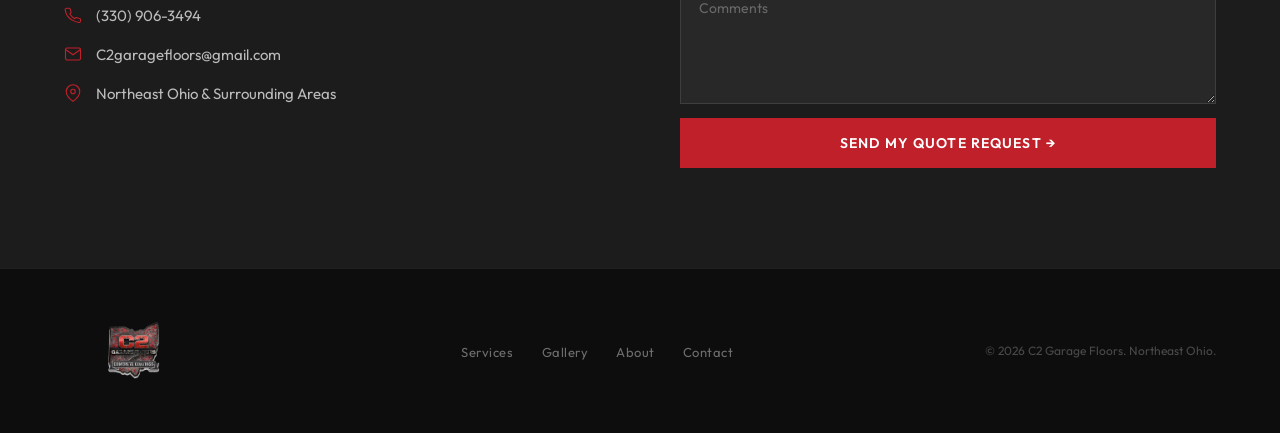
==== commit 89a9c2ac: "updated site files" ====
--- a/index.html
+++ b/index.html
@@ -12,33 +12,35 @@
 <body>
 
 <!-- NAV -->
-<nav>
+<nav id="main-nav">
   <a href="#home" class="nav-logo">
     <span class="nav-logo-text">C2 GARAGE FLOORS</span>
   </a>
-  <ul class="nav-links">
-    <li><a href="#home">Home</a></li>
-    <li><a href="#services">Services</a></li>
-    <li><a href="#gallery">Gallery</a></li>
-    <li><a href="#about">About</a></li>
-    <li><a href="#quote">Contact</a></li>
+  <ul class="nav-links" id="nav-links">
+    <li><a href="#home" class="nav-close-link">Home</a></li>
+    <li><a href="#services" class="nav-close-link">Services</a></li>
+    <li><a href="#gallery" class="nav-close-link">Gallery</a></li>
+    <li><a href="#about" class="nav-close-link">About</a></li>
+    <li><a href="#quote" class="nav-close-link">Contact</a></li>
   </ul>
-  <div class="nav-icons">
-    <a href="https://www.instagram.com/c2garagefloors" target="_blank" class="nav-icon" aria-label="Instagram">
-      <svg viewBox="0 0 24 24" fill="none" stroke="currentColor" stroke-width="1.8" stroke-linecap="round" stroke-linejoin="round"><rect x="2" y="2" width="20" height="20" rx="5"/><circle cx="12" cy="12" r="4"/><circle cx="17.5" cy="6.5" r="0.5" fill="currentColor"/></svg>
-    </a>
-    <a href="https://www.facebook.com/c2garagefloors" target="_blank" class="nav-icon" aria-label="Facebook">
-      <svg viewBox="0 0 24 24" fill="none" stroke="currentColor" stroke-width="1.8" stroke-linecap="round" stroke-linejoin="round"><path d="M18 2h-3a5 5 0 0 0-5 5v3H7v4h3v8h4v-8h3l1-4h-4V7a1 1 0 0 1 1-1h3z"/></svg>
-    </a>
-    <a href="mailto:C2garagefloors@gmail.com" class="nav-icon" aria-label="Email">
-      <svg viewBox="0 0 24 24" fill="none" stroke="currentColor" stroke-width="1.8" stroke-linecap="round" stroke-linejoin="round"><path d="M4 4h16c1.1 0 2 .9 2 2v12c0 1.1-.9 2-2 2H4c-1.1 0-2-.9-2-2V6c0-1.1.9-2 2-2z"/><polyline points="22,6 12,13 2,6"/></svg>
-    </a>
-    <a href="tel:3309063494" class="nav-icon" aria-label="Phone">
-      <svg viewBox="0 0 24 24" fill="none" stroke="currentColor" stroke-width="1.8" stroke-linecap="round" stroke-linejoin="round"><path d="M22 16.92v3a2 2 0 0 1-2.18 2 19.79 19.79 0 0 1-8.63-3.07A19.5 19.5 0 0 1 4.69 13.6 19.79 19.79 0 0 1 1.61 5.1 2 2 0 0 1 3.59 3h3a2 2 0 0 1 2 1.72 12.84 12.84 0 0 0 .7 2.81 2 2 0 0 1-.45 2.11L7.91 10.6a16 16 0 0 0 6.29 6.29l.87-.87a2 2 0 0 1 2.11-.45 12.84 12.84 0 0 0 2.81.7A2 2 0 0 1 22 18z"/></svg>
-    </a>
-  </div>
-  <a href="#quote" class="nav-cta">Free Quote</a>
-  <button class="nav-mobile-btn" aria-label="Menu">
+  <div class="nav-right">
+    <div class="nav-icons">
+      <a href="https://www.instagram.com/c2garagefloors" target="_blank" class="nav-icon" aria-label="Instagram">
+        <svg viewBox="0 0 24 24" fill="none" stroke="currentColor" stroke-width="1.8" stroke-linecap="round" stroke-linejoin="round"><rect x="2" y="2" width="20" height="20" rx="5"/><circle cx="12" cy="12" r="4"/><circle cx="17.5" cy="6.5" r="0.5" fill="currentColor"/></svg>
+      </a>
+      <a href="https://www.facebook.com/c2garagefloors" target="_blank" class="nav-icon" aria-label="Facebook">
+        <svg viewBox="0 0 24 24" fill="none" stroke="currentColor" stroke-width="1.8" stroke-linecap="round" stroke-linejoin="round"><path d="M18 2h-3a5 5 0 0 0-5 5v3H7v4h3v8h4v-8h3l1-4h-4V7a1 1 0 0 1 1-1h3z"/></svg>
+      </a>
+      <a href="mailto:C2garagefloors@gmail.com" class="nav-icon" aria-label="Email">
+        <svg viewBox="0 0 24 24" fill="none" stroke="currentColor" stroke-width="1.8" stroke-linecap="round" stroke-linejoin="round"><path d="M4 4h16c1.1 0 2 .9 2 2v12c0 1.1-.9 2-2 2H4c-1.1 0-2-.9-2-2V6c0-1.1.9-2 2-2z"/><polyline points="22,6 12,13 2,6"/></svg>
+      </a>
+      <a href="tel:3309063494" class="nav-icon" aria-label="Phone">
+        <svg viewBox="0 0 24 24" fill="none" stroke="currentColor" stroke-width="1.8" stroke-linecap="round" stroke-linejoin="round"><path d="M22 16.92v3a2 2 0 0 1-2.18 2 19.79 19.79 0 0 1-8.63-3.07A19.5 19.5 0 0 1 4.69 13.6 19.79 19.79 0 0 1 1.61 5.1 2 2 0 0 1 3.59 3h3a2 2 0 0 1 2 1.72 12.84 12.84 0 0 0 .7 2.81 2 2 0 0 1-.45 2.11L7.91 10.6a16 16 0 0 0 6.29 6.29l.87-.87a2 2 0 0 1 2.11-.45 12.84 12.84 0 0 0 2.81.7A2 2 0 0 1 22 18z"/></svg>
+      </a>
+    </div>
+    <a href="#quote" class="nav-cta">Free Quote</a>
+  </div>
+  <button class="nav-mobile-btn" id="nav-toggle" aria-label="Menu">
     <span></span><span></span><span></span>
   </button>
 </nav>
@@ -63,17 +65,14 @@
 
 <!-- TRUST BAR -->
 <div class="trust-bar">
-  
   <div class="trust-item">
     <svg viewBox="0 0 24 24" fill="none" stroke="currentColor" stroke-width="2"><circle cx="12" cy="12" r="10"/><polyline points="12 6 12 12 16 14"/></svg>
     1-Day Installs
   </div>
-  
   <div class="trust-item">
     <svg viewBox="0 0 24 24" fill="none" stroke="currentColor" stroke-width="2"><path d="M21 10c0 7-9 13-9 13s-9-6-9-13a9 9 0 0 1 18 0z"/><circle cx="12" cy="10" r="3"/></svg>
     Northeast Ohio
   </div>
-
   <div class="trust-item">
     <svg viewBox="0 0 24 24" fill="none" stroke="currentColor" stroke-width="2"><path d="M9 11l3 3L22 4"/><path d="M21 12v7a2 2 0 0 1-2 2H5a2 2 0 0 1-2-2V5a2 2 0 0 1 2-2h11"/></svg>
     Free Estimates
@@ -88,84 +87,107 @@
     <p class="section-sub">Every floor is custom. Every install is done right. No shortcuts.</p>
   </div>
   <div class="services-grid">
-    <div class="service-card reveal">
+
+    <!-- FLAKE -->
+    <div class="service-card reveal" data-service="flake">
       <div class="service-num">01</div>
       <div class="service-icon">
         <svg viewBox="0 0 24 24" fill="none" stroke-width="1.5"><rect x="2" y="3" width="20" height="14" rx="1"/><path d="M8 21h8M12 17v4"/><path d="M5 7h14M5 11h14"/></svg>
       </div>
       <div class="service-name">FLAKE FLOORING</div>
-      <p class="service-desc">Your floor, your style. Hundreds of vinyl and acrylic flake combinations sealed with a high-gloss polyaspartic topcoat. Durable, slip-resistant, and uniquely yours.</p>
-    </div>
-    <div class="service-card reveal">
+      <p class="service-desc">Vinyl flake system sealed with a polyaspartic topcoat. Durable, slip-resistant, and custom to your space.</p>
+      <button class="service-expand-btn" aria-expanded="false">
+        <span>Learn More</span>
+        <svg viewBox="0 0 24 24" fill="none" stroke="currentColor" stroke-width="2"><polyline points="6 9 12 15 18 9"/></svg>
+      </button>
+      <div class="service-expanded">
+        <div class="service-expanded-inner">
+          <div class="expanded-cols">
+            <div class="expanded-left">
+              <ul class="expanded-list">
+                <li>Full-broadcast vinyl flake system</li>
+                <li>Polyaspartic topcoat</li>
+                <li>Slip-resistant &amp; easy to clean</li>
+                <li>Hides existing imperfections</li>
+              </ul>
+              <div class="color-toggle">
+                <button class="color-toggle-btn" onclick="this.parentElement.classList.toggle('open')">
+                  <span>View Color Options</span>
+                  <svg viewBox="0 0 24 24" fill="none" stroke="currentColor" stroke-width="2" stroke-linecap="round"><polyline points="6 9 12 15 18 9"/></svg>
+                </button>
+                <div class="color-toggle-content">
+                  <img src="assets/images/flake.colors.png" alt="Flake Color Options">
+                </div>
+              </div>
+            </div>
+            <div class="expanded-right">
+              <img src="assets/images/flake.jpg" alt="Flake Flooring">
+            </div>
+          </div>
+        </div>
+      </div>
+    </div>
+
+    <!-- METALLIC -->
+    <div class="service-card reveal" data-service="metallic">
       <div class="service-num">02</div>
       <div class="service-icon">
         <svg viewBox="0 0 24 24" fill="none" stroke-width="1.5"><path d="M12 2L2 7l10 5 10-5-10-5zM2 17l10 5 10-5M2 12l10 5 10-5"/></svg>
       </div>
       <div class="service-name">METALLIC EPOXY</div>
-      <p class="service-desc">A multi-layered resinous system blended with metallic pigment powders. The result is a stunning 3D depth effect — fluid, swirling patterns that mimic stone, marble, or flowing water.</p>
-    </div>
-    <div class="service-card reveal">
+      <p class="service-desc">Metallic pigment powders suspended in resin. Every floor is one of a kind.</p>
+      <button class="service-expand-btn" aria-expanded="false">
+        <span>Learn More</span>
+        <svg viewBox="0 0 24 24" fill="none" stroke="currentColor" stroke-width="2"><polyline points="6 9 12 15 18 9"/></svg>
+      </button>
+      <div class="service-expanded">
+        <div class="service-expanded-inner">
+          <div class="expanded-cols">
+            <div class="expanded-left">
+              <ul class="expanded-list">
+                <li>Metallic pigment powders</li>
+                <li>No two floors alike</li>
+                <li>3D depth effect</li>
+              </ul>
+            </div>
+            <div class="expanded-right">
+              <img src="assets/images/metalic.jpg" alt="Metallic Epoxy Floor">
+            </div>
+          </div>
+        </div>
+      </div>
+    </div>
+
+    <!-- OVERLAY -->
+    <div class="service-card reveal" data-service="overlay">
       <div class="service-num">03</div>
       <div class="service-icon">
         <svg viewBox="0 0 24 24" fill="none" stroke-width="1.5"><path d="M3 9l9-7 9 7v11a2 2 0 0 1-2 2H5a2 2 0 0 1-2-2z"/><polyline points="9 22 9 12 15 12 15 22"/></svg>
       </div>
       <div class="service-name">CONCRETE OVERLAY</div>
-      <p class="service-desc">A high-strength polymer-modified layer applied directly over existing concrete — for garages, patios, and driveways. Hides imperfections, unlocks new finishes, and bonds permanently.</p>
-    </div>
-  </div>
-</section>
-
-<section class="service-spotlight reveal" id="flake-detail">
-  <div class="spotlight-img">
-    <img src="assets/images/flake.jpg" alt="Flake Color Options">
-  </div>
-  <div class="spotlight-content">
-    <div class="section-label">01 — Flake Flooring</div>
-    <div class="section-title">FLAKE</div>
-    <ul class="spotlight-list">
-      <li>Full-broadcast vinyl flake system</li>
-      <li>Polyaspartic topcoat</li>
-      <li>Slip-resistant & easy to clean</li>
-    </ul>
-    <div class="color-toggle">
-      <button class="color-toggle-btn" onclick="this.parentElement.classList.toggle('open')">
-        <span>View Color Options</span>
-        <svg viewBox="0 0 24 24" fill="none" stroke="currentColor" stroke-width="2" stroke-linecap="round"><polyline points="6 9 12 15 18 9"/></svg>
+      <p class="service-desc">Applied directly over existing concrete. Garages, patios, and driveways — permanent bond.</p>
+      <button class="service-expand-btn" aria-expanded="false">
+        <span>Learn More</span>
+        <svg viewBox="0 0 24 24" fill="none" stroke="currentColor" stroke-width="2"><polyline points="6 9 12 15 18 9"/></svg>
       </button>
-      <div class="color-toggle-content">
-        <img src="assets/images/flake.colors.png" alt="Flake Color Options">
-      </div>
-    </div>
-  </div>
-</section>
-
-<section class="service-spotlight service-spotlight--flip reveal" id="metallic-detail">
-  <div class="spotlight-img">
-    <img src="assets/images/metalic.jpg" alt="Metallic Epoxy Floor">
-  </div>
-  <div class="spotlight-content">
-    <div class="section-label">02 — Metallic Epoxy</div>
-    <div class="section-title">METALLIC</div>
-    <ul class="spotlight-list">
-      <li>Metallic pigment powders</li>
-      <li>No two floors alike</li>
-      <li>3D depth effect</li>
-    </ul>
-  </div>
-</section>
-
-<section class="service-spotlight reveal" id="overlay-detail">
-  <div class="spotlight-img">
-    <img src="assets/images/overlay.jpg" alt="Concrete Overlay Floor">
-  </div>
-  <div class="spotlight-content">
-    <div class="section-label">03 — Concrete Overlay</div>
-    <div class="section-title">OVERLAY</div>
-    <ul class="spotlight-list">
-      <li>Applied over existing concrete</li>
-      <li>Garages, patios & driveways</li>
-      <li>Permanent bond</li>
-    </ul>
+      <div class="service-expanded">
+        <div class="service-expanded-inner">
+          <div class="expanded-cols">
+            <div class="expanded-left">
+              <ul class="expanded-list">
+                <li>Applied over existing concrete</li>
+                <li>Garages, patios &amp; driveways</li>
+                <li>Permanent bond</li>
+              </ul>
+            </div>
+            <div class="expanded-right">
+              <img src="assets/images/overlay.jpg" alt="Concrete Overlay">
+            </div>
+          </div>
+        </div>
+      </div>
+    </div>
+
   </div>
 </section>
 
@@ -206,7 +228,7 @@
 <section id="results">
   <div class="results-header reveal">
     <div class="section-label">Transformations</div>
-    <div class="section-title">BEFORE & AFTER.</div>
+    <div class="section-title">BEFORE &amp; AFTER.</div>
   </div>
   <div class="results-grid reveal">
     <div class="before-after-item">
@@ -265,7 +287,7 @@
       </div>
     </div>
     <div class="quote-right reveal">
-      <form class="quote-form" action="https://docs.google.com/forms/d/e/1FAIpQLSfMvR1zNs_UolW2_5A9qH6h6My1h-8G58hn94s8CTj6aFTfgg/viewform" method="GET" target="_blank">
+      <form class="quote-form">
         <div class="form-row">
           <input type="text" placeholder="First Name" required>
           <input type="text" placeholder="Last Name" required>
--- a/styles.css
+++ b/styles.css
@@ -1,520 +1,450 @@
 *, *::before, *::after { box-sizing: border-box; margin: 0; padding: 0; }
 
-  :root {
-    --red: #C0202A;
-    --red-dark: #96181f;
-    --black: #0D0D0D;
-    --charcoal: #1C1C1C;
-    --dark: #242424;
-    --gray: #888;
-    --light: #f5f4f2;
-    --white: #ffffff;
-    --font-display: 'Bebas Neue', sans-serif;
-    --font-body: 'Outfit', sans-serif;
-  }
-
-  html { scroll-behavior: smooth; }
-  body { font-family: var(--font-body); background: var(--black); color: var(--white); overflow-x: hidden; }
-
-  /* ── NAV ── */
-  nav {
-    position: fixed; top: 0; left: 0; right: 0; z-index: 100;
-    display: flex; align-items: center; justify-content: space-between;
-    padding: 0 5%;
-    height: 72px;
-    background: rgba(13,13,13,0.92);
-    backdrop-filter: blur(12px);
-    border-bottom: 1px solid rgba(255,255,255,0.06);
-    transition: all 0.3s ease;
-  }
-  nav.nav-scrolled { box-shadow: 0 4px 40px rgba(0,0,0,0.5); }
-  .nav-links { display: flex; gap: 36px; list-style: none; }
-  .nav-links a {
-    color: rgba(255,255,255,0.75);
-    text-decoration: none;
-    font-size: 14px;
-    font-weight: 500;
-    letter-spacing: 0.04em;
-    text-transform: uppercase;
-    transition: color 0.2s;
-  }
-  .nav-links a:hover { color: var(--white); }
-  .nav-cta {
-    background: var(--red);
-    color: white;
-    padding: 10px 24px;
-    border: none;
-    font-family: var(--font-body);
-    font-size: 13px;
-    font-weight: 600;
-    letter-spacing: 0.08em;
-    text-transform: uppercase;
-    cursor: pointer;
-    text-decoration: none;
-    transition: background 0.2s;
-  }
-  .nav-cta:hover { background: var(--red-dark); }
-  .nav-mobile-btn { display: none; background: none; border: none; cursor: pointer; flex-direction: column; gap: 5px; }
-  .nav-mobile-btn span { display: block; width: 24px; height: 2px; background: white; transition: all 0.3s; }
-  .nav-icons { display: flex; align-items: center; gap: 16px; margin-left: 20px; border-left: 1px solid rgba(255,255,255,0.12); padding-left: 20px; }
-  .nav-icon { color: rgba(255,255,255,0.5); text-decoration: none; transition: color 0.2s; display: flex; align-items: center; }
-  .nav-icon:hover { color: var(--red); }
-  .nav-icon svg { width: 17px; height: 17px; }
-
-  /* ── HERO ── */
-  .hero {
-    position: relative;
-    height: 100vh;
-    min-height: 640px;
-    display: flex; align-items: flex-end;
-    padding: 0 5% 80px;
-    overflow: hidden;
-  }
-  .hero-bg {
-    position: absolute; inset: 0;
-    background-image: url('assets/images/image-01.jpg');
-    background-size: cover;
-    background-position: center center;
-    transform: scale(1.05);
-    animation: heroZoom 12s ease-out forwards;
-  }
-  @keyframes heroZoom { from { transform: scale(1.05); } to { transform: scale(1.0); } }
-  .hero-overlay {
-    position: absolute; inset: 0;
-    background: linear-gradient(to top, rgba(13,13,13,0.95) 0%, rgba(13,13,13,0.4) 50%, rgba(13,13,13,0.1) 100%);
-  }
-  .hero-content { position: relative; z-index: 2; max-width: 720px; }
-  .hero-logo-badge {
-    position: absolute;
-    top: 90px;
-    right: 4%;
-    z-index: 3;
-    opacity: 0.85;
-    pointer-events: none;
-  }
-  .hero-logo-badge img {
-    width: 220px;
-    height: auto;
-    filter: drop-shadow(0 2px 12px rgba(0,0,0,0.5));
-  }
-  .hero-eyebrow {
-    display: inline-flex; align-items: center; gap: 8px;
-    font-size: 12px; font-weight: 500; letter-spacing: 0.15em;
-    text-transform: uppercase; color: var(--red);
-    margin-bottom: 20px;
-  }
-  .hero-eyebrow::before {
-    content: ''; display: block; width: 32px; height: 2px; background: var(--red);
-  }
-  .hero h1 {
-    font-family: var(--font-display);
-    font-size: clamp(52px, 9vw, 110px);
-    line-height: 0.92;
-    letter-spacing: 0.02em;
-    color: var(--white);
-    margin-bottom: 24px;
-  }
-  .hero h1 span { color: var(--red); }
-  .hero-sub {
-    font-size: 17px; font-weight: 300; color: rgba(255,255,255,0.7);
-    max-width: 480px; line-height: 1.7; margin-bottom: 36px;
-  }
-  .hero-actions { display: flex; gap: 16px; align-items: center; flex-wrap: wrap; }
-  .btn-primary {
-    background: var(--red); color: white;
-    padding: 14px 32px;
-    font-family: var(--font-body); font-size: 14px; font-weight: 600;
-    letter-spacing: 0.08em; text-transform: uppercase;
-    text-decoration: none; border: none; cursor: pointer;
-    transition: background 0.2s, transform 0.1s;
-    display: inline-block;
-  }
-  .btn-primary:hover { background: var(--red-dark); }
-  .btn-outline {
-    color: white; text-decoration: none;
-    font-size: 14px; font-weight: 500; letter-spacing: 0.06em;
-    text-transform: uppercase;
-    padding: 14px 32px;
-    border: 1px solid rgba(255,255,255,0.3);
-    transition: border-color 0.2s, color 0.2s;
-    display: inline-block;
-  }
-  .btn-outline:hover { border-color: white; }
-
-  /* ── TRUST BAR ── */
-  .trust-bar {
-    background: var(--red);
-    padding: 18px 5%;
-    display: flex; justify-content: center; gap: 56px; flex-wrap: wrap;
-  }
-  .trust-item {
-    display: flex; align-items: center; gap: 10px;
-    font-size: 13px; font-weight: 500; letter-spacing: 0.06em;
-    text-transform: uppercase; color: white;
-  }
-  .trust-item svg { width: 18px; height: 18px; flex-shrink: 0; }
-
-  /* ── SECTION SHARED ── */
-  section { padding: 100px 5%; }
-  .section-label {
-    font-size: 11px; font-weight: 600; letter-spacing: 0.2em;
-    text-transform: uppercase; color: var(--red);
-    margin-bottom: 14px; display: flex; align-items: center; gap: 10px;
-  }
-  .section-label::before { content: ''; display: block; width: 24px; height: 1px; background: var(--red); }
-  .section-title {
-    font-family: var(--font-display);
-    font-size: clamp(36px, 5vw, 64px);
-    line-height: 1; letter-spacing: 0.02em;
-    margin-bottom: 20px; color: var(--white);
-  }
-  .section-sub {
-    font-size: 16px; font-weight: 300; color: rgba(255,255,255,0.55);
-    max-width: 520px; line-height: 1.75;
-  }
-  .section-sub--spaced { margin-top: 16px; }
-
-  /* ── SERVICES ── */
-  #services { background: var(--charcoal); }
-  .services-header { margin-bottom: 64px; }
-  .services-grid { display: grid; grid-template-columns: repeat(3, 1fr); gap: 2px; }
-  .service-card {
-    background: var(--dark);
-    padding: 48px 36px;
-    position: relative; overflow: hidden;
-    transition: background 0.3s;
-    cursor: default;
-  }
-  .service-card::after {
-    content: ''; position: absolute;
-    bottom: 0; left: 0; right: 0; height: 3px;
-    background: var(--red);
-    transform: scaleX(0); transform-origin: left;
-    transition: transform 0.4s ease;
-  }
-  .service-card:hover::after { transform: scaleX(1); }
-  .service-card:hover { background: #2a2a2a; }
-  .service-num {
-    font-family: var(--font-display);
-    font-size: 64px; line-height: 1;
-    color: rgba(255,255,255,0.05);
-    position: absolute; top: 24px; right: 28px;
-    pointer-events: none;
-  }
-  .service-name {
-    font-family: var(--font-display);
-    font-size: 30px; letter-spacing: 0.03em;
-    color: var(--white); margin-bottom: 16px;
-    margin-top: 8px;
-  }
-  .service-desc {
-    font-size: 14px; font-weight: 300;
-    color: rgba(255,255,255,0.55);
-    line-height: 1.8;
-  }
-  .service-icon {
-    width: 36px; height: 36px; margin-bottom: 20px;
-    display: flex; align-items: center; justify-content: center;
-  }
-  .service-icon svg { width: 28px; height: 28px; stroke: var(--red); }
-
-  /* ── SERVICE SPOTLIGHT ── */
-  .service-spotlight {
-    display: grid;
-    grid-template-columns: 1fr 1fr;
-    align-items: center;
-    padding: 5rem 4rem;
-    gap: 4rem;
-  }
-  .service-spotlight--flip {
-    direction: ltr;
-  }
-  .service-spotlight--flip .spotlight-img {
-    order: 2;
-  }
-  .service-spotlight--flip .spotlight-content {
-    order: 1;
-  }
-  .spotlight-img {
-    display: flex;
-    align-items: center;
-    justify-content: center;
-  }
-  .spotlight-img img {
-    width: 70%;
-    height: auto;
-    object-fit: contain;
-    display: block;
-  }
-  .spotlight-placeholder { background: rgba(255,255,255,0.04); display: flex; align-items: center; justify-content: center; color: rgba(255,255,255,0.2); font-family: 'Bebas Neue', sans-serif; font-size: 1.5rem; letter-spacing: 0.1em; }
-  .spotlight-content {
-    padding: 5rem 4rem;
-    display: flex;
-    flex-direction: column;
-    justify-content: center;
-    align-items: flex-start;
-    gap: 1.5rem;
-  }
-  .spotlight-list { list-style: none; padding: 0; margin: 0; display: flex; flex-direction: column; gap: 0.75rem; }
-  .spotlight-list li {
-    color: rgba(255,255,255,0.7);
-    font-size: 0.95rem;
-    padding-left: 1rem;
-    border-left: 2px solid var(--red);
-    transition: border-color 0.2s ease, color 0.2s ease, padding-left 0.2s ease;
-  }
-  .spotlight-list li:hover {
-    border-left-color: #fff;
-    color: #fff;
-    padding-left: 1.25rem;
-  }
-
-  /* Dividers between spotlight sections */
-  .service-spotlight + .service-spotlight {
-    border-top: 1px solid rgba(255,255,255,0.08);
-  }
-
-  #overlay-detail {
+:root {
+  --red: #C0202A;
+  --red-dark: #96181f;
+  --black: #0D0D0D;
+  --charcoal: #1C1C1C;
+  --dark: #242424;
+  --gray: #888;
+  --light: #f5f4f2;
+  --white: #ffffff;
+  --font-display: 'Bebas Neue', sans-serif;
+  --font-body: 'Outfit', sans-serif;
+}
+
+html { scroll-behavior: smooth; }
+body { font-family: var(--font-body); background: var(--black); color: var(--white); overflow-x: hidden; }
+
+/* ── NAV ── */
+nav {
+  position: fixed; top: 0; left: 0; right: 0; z-index: 100;
+  display: flex; align-items: center; justify-content: space-between;
+  padding: 0 5%;
+  height: 72px;
+  background: rgba(13,13,13,0.95);
+  backdrop-filter: blur(12px);
+  border-bottom: 1px solid rgba(255,255,255,0.06);
+  transition: all 0.3s ease;
+}
+nav.nav-scrolled { box-shadow: 0 4px 40px rgba(0,0,0,0.5); }
+
+.nav-logo { text-decoration: none; }
+.nav-logo-text {
+  font-family: var(--font-display);
+  font-size: 24px;
+  letter-spacing: 0.06em;
+  color: white;
+  line-height: 1;
+}
+
+.nav-links {
+  display: flex; gap: 36px; list-style: none;
+}
+.nav-links a {
+  color: rgba(255,255,255,0.75);
+  text-decoration: none;
+  font-size: 14px; font-weight: 500;
+  letter-spacing: 0.04em; text-transform: uppercase;
+  transition: color 0.2s;
+}
+.nav-links a:hover { color: var(--white); }
+
+.nav-right {
+  display: flex; align-items: center; gap: 20px;
+}
+.nav-icons {
+  display: flex; align-items: center; gap: 16px;
+  border-left: 1px solid rgba(255,255,255,0.12); padding-left: 20px;
+}
+.nav-icon {
+  color: rgba(255,255,255,0.5); text-decoration: none;
+  transition: color 0.2s; display: flex; align-items: center;
+}
+.nav-icon:hover { color: var(--red); }
+.nav-icon svg { width: 17px; height: 17px; }
+
+.nav-cta {
+  background: var(--red); color: white;
+  padding: 10px 24px; border: none;
+  font-family: var(--font-body); font-size: 13px; font-weight: 600;
+  letter-spacing: 0.08em; text-transform: uppercase;
+  cursor: pointer; text-decoration: none; transition: background 0.2s;
+  white-space: nowrap;
+}
+.nav-cta:hover { background: var(--red-dark); }
+
+.nav-mobile-btn {
+  display: none; background: none; border: none; cursor: pointer;
+  flex-direction: column; gap: 5px; padding: 4px; z-index: 110;
+}
+.nav-mobile-btn span {
+  display: block; width: 24px; height: 2px; background: white; transition: all 0.3s;
+}
+.nav-mobile-btn.open span:nth-child(1) { transform: translateY(7px) rotate(45deg); }
+.nav-mobile-btn.open span:nth-child(2) { opacity: 0; }
+.nav-mobile-btn.open span:nth-child(3) { transform: translateY(-7px) rotate(-45deg); }
+
+/* ── HERO ── */
+.hero {
+  position: relative; height: 100vh; min-height: 600px;
+  display: flex; align-items: flex-end;
+  padding: 0 5% 80px; overflow: hidden;
+}
+.hero-bg {
+  position: absolute; inset: 0;
+  background-image: url('assets/images/image-01.jpg');
+  background-size: cover; background-position: center;
+  transform: scale(1.05);
+  animation: heroZoom 12s ease-out forwards;
+}
+@keyframes heroZoom { from { transform: scale(1.05); } to { transform: scale(1.0); } }
+.hero-overlay {
+  position: absolute; inset: 0;
+  background: linear-gradient(to top, rgba(13,13,13,0.95) 0%, rgba(13,13,13,0.4) 50%, rgba(13,13,13,0.1) 100%);
+}
+.hero-content { position: relative; z-index: 2; max-width: 720px; }
+.hero-logo-badge {
+  position: absolute; top: 90px; right: 4%; z-index: 3;
+  opacity: 0.85; pointer-events: none;
+}
+.hero-logo-badge img {
+  width: 180px; height: auto;
+  filter: drop-shadow(0 2px 12px rgba(0,0,0,0.5));
+}
+.hero-eyebrow {
+  display: inline-flex; align-items: center; gap: 8px;
+  font-size: 12px; font-weight: 500; letter-spacing: 0.15em;
+  text-transform: uppercase; color: var(--red); margin-bottom: 20px;
+}
+.hero-eyebrow::before { content: ''; display: block; width: 32px; height: 2px; background: var(--red); }
+.hero h1 {
+  font-family: var(--font-display);
+  font-size: clamp(48px, 9vw, 110px);
+  line-height: 0.92; letter-spacing: 0.02em;
+  color: var(--white); margin-bottom: 24px;
+}
+.hero h1 span { color: var(--red); }
+.hero-sub {
+  font-size: clamp(14px, 2vw, 17px); font-weight: 300;
+  color: rgba(255,255,255,0.7); max-width: 480px; line-height: 1.7; margin-bottom: 36px;
+}
+.hero-actions { display: flex; gap: 16px; align-items: center; flex-wrap: wrap; }
+
+.btn-primary {
+  background: var(--red); color: white;
+  padding: 14px 32px;
+  font-family: var(--font-body); font-size: 14px; font-weight: 600;
+  letter-spacing: 0.08em; text-transform: uppercase;
+  text-decoration: none; border: none; cursor: pointer;
+  transition: background 0.2s; display: inline-block;
+}
+.btn-primary:hover { background: var(--red-dark); }
+.btn-outline {
+  color: white; text-decoration: none;
+  font-size: 14px; font-weight: 500; letter-spacing: 0.06em; text-transform: uppercase;
+  padding: 14px 32px; border: 1px solid rgba(255,255,255,0.3);
+  transition: border-color 0.2s; display: inline-block;
+}
+.btn-outline:hover { border-color: white; }
+
+/* ── TRUST BAR ── */
+.trust-bar {
+  background: var(--red); padding: 18px 5%;
+  display: flex; justify-content: center; gap: 40px; flex-wrap: wrap;
+}
+.trust-item {
+  display: flex; align-items: center; gap: 10px;
+  font-size: 13px; font-weight: 500; letter-spacing: 0.06em;
+  text-transform: uppercase; color: white;
+}
+.trust-item svg { width: 18px; height: 18px; flex-shrink: 0; }
+
+/* ── SECTION SHARED ── */
+section { padding: 100px 5%; }
+.section-label {
+  font-size: 11px; font-weight: 600; letter-spacing: 0.2em;
+  text-transform: uppercase; color: var(--red);
+  margin-bottom: 14px; display: flex; align-items: center; gap: 10px;
+}
+.section-label::before { content: ''; display: block; width: 24px; height: 1px; background: var(--red); }
+.section-title {
+  font-family: var(--font-display);
+  font-size: clamp(32px, 5vw, 64px);
+  line-height: 1; letter-spacing: 0.02em;
+  margin-bottom: 20px; color: var(--white);
+}
+.section-sub {
+  font-size: 16px; font-weight: 300;
+  color: rgba(255,255,255,0.55); max-width: 520px; line-height: 1.75;
+}
+.section-sub--spaced { margin-top: 16px; }
+
+/* ── SERVICES ── */
+#services { background: var(--charcoal); }
+.services-header { margin-bottom: 64px; }
+.services-grid { display: grid; grid-template-columns: repeat(3, 1fr); gap: 2px; }
+
+.service-card {
+  background: var(--dark); padding: 48px 36px;
+  position: relative; overflow: hidden;
+  transition: background 0.3s;
+  display: flex; flex-direction: column;
+}
+.service-card::after {
+  content: ''; position: absolute;
+  bottom: 0; left: 0; right: 0; height: 3px;
+  background: var(--red);
+  transform: scaleX(0); transform-origin: left;
+  transition: transform 0.4s ease;
+}
+.service-card:hover::after { transform: scaleX(1); }
+.service-card:hover { background: #2a2a2a; }
+
+.service-num {
+  font-family: var(--font-display); font-size: 64px; line-height: 1;
+  color: rgba(255,255,255,0.05);
+  position: absolute; top: 24px; right: 28px; pointer-events: none;
+}
+.service-icon { width: 36px; height: 36px; margin-bottom: 20px; display: flex; align-items: center; }
+.service-icon svg { width: 28px; height: 28px; stroke: var(--red); }
+.service-name {
+  font-family: var(--font-display); font-size: 30px; letter-spacing: 0.03em;
+  color: var(--white); margin-bottom: 16px; margin-top: 8px;
+}
+.service-desc {
+  font-size: 14px; font-weight: 300;
+  color: rgba(255,255,255,0.55); line-height: 1.8;
+  flex: 1;
+}
+
+/* Expand button */
+.service-expand-btn {
+  display: flex; align-items: center; gap: 8px;
+  background: none; border: 1px solid rgba(255,255,255,0.15);
+  color: rgba(255,255,255,0.6); font-family: var(--font-body);
+  font-size: 12px; font-weight: 500; letter-spacing: 0.08em;
+  text-transform: uppercase; padding: 8px 14px;
+  cursor: pointer; margin-top: 24px;
+  transition: border-color 0.2s, color 0.2s; align-self: flex-start;
+}
+.service-expand-btn:hover { border-color: var(--red); color: white; }
+.service-expand-btn svg { width: 14px; height: 14px; transition: transform 0.3s; }
+.service-card.expanded .service-expand-btn svg { transform: rotate(180deg); }
+.service-card.expanded .service-expand-btn span::before { content: 'Close'; }
+.service-card.expanded .service-expand-btn span { font-size: 0; }
+.service-card.expanded .service-expand-btn span::before { font-size: 12px; }
+
+/* Expanded panel */
+.service-expanded {
+  max-height: 0; overflow: hidden;
+  transition: max-height 0.5s ease;
+}
+.service-card.expanded .service-expanded { max-height: 800px; }
+.service-expanded-inner { padding-top: 32px; border-top: 1px solid rgba(255,255,255,0.08); margin-top: 24px; }
+
+.expanded-cols {
+  display: grid; grid-template-columns: 1fr 1fr; gap: 2rem; align-items: start;
+}
+.expanded-list {
+  list-style: none; padding: 0; display: flex; flex-direction: column; gap: 10px; margin-bottom: 24px;
+}
+.expanded-list li {
+  font-size: 14px; color: rgba(255,255,255,0.65);
+  padding-left: 12px; border-left: 2px solid var(--red);
+  line-height: 1.5;
+}
+.expanded-right img {
+  width: 100%; height: auto; display: block;
+  border-radius: 2px; object-fit: cover;
+}
+
+/* Color toggle */
+.color-toggle-btn {
+  display: flex; align-items: center; gap: 8px;
+  background: none; border: 1px solid rgba(255,255,255,0.2);
+  color: rgba(255,255,255,0.6); font-family: var(--font-body);
+  font-size: 12px; letter-spacing: 0.05em;
+  padding: 8px 14px; cursor: pointer;
+  transition: border-color 0.2s, color 0.2s;
+}
+.color-toggle-btn:hover { border-color: rgba(255,255,255,0.5); color: #fff; }
+.color-toggle-btn svg { width: 14px; height: 14px; transition: transform 0.3s; }
+.color-toggle.open .color-toggle-btn svg { transform: rotate(180deg); }
+.color-toggle-content { max-height: 0; overflow: hidden; transition: max-height 0.4s ease; }
+.color-toggle.open .color-toggle-content { max-height: 600px; }
+.color-toggle-content img { width: 100%; height: auto; display: block; margin-top: 12px; }
+
+/* ── ABOUT ── */
+.about-grid { display: grid; grid-template-columns: 1fr 1fr; gap: 80px; align-items: center; }
+.about-images { display: grid; grid-template-columns: 1fr 1fr; gap: 12px; }
+.about-img-main { grid-column: span 2; aspect-ratio: 16/9; overflow: hidden; }
+.about-img-main img { width: 100%; height: 100%; object-fit: cover; filter: grayscale(20%); transition: filter 0.4s; }
+.about-img-main:hover img { filter: grayscale(0%); }
+.about-img-sm { aspect-ratio: 1; overflow: hidden; }
+.about-img-sm img { width: 100%; height: 100%; object-fit: cover; filter: grayscale(20%); transition: filter 0.4s; }
+.about-img-sm:hover img { filter: grayscale(0%); }
+.about-text .section-sub { margin-bottom: 32px; max-width: 100%; }
+.about-stat-row { display: flex; gap: 40px; margin-top: 40px; }
+.about-stat-num { font-family: var(--font-display); font-size: 48px; color: var(--red); line-height: 1; }
+.about-stat-label { font-size: 13px; font-weight: 300; color: rgba(255,255,255,0.5); text-transform: uppercase; letter-spacing: 0.08em; }
+
+/* ── RESULTS ── */
+#results { padding: 80px 5%; border-top: 1px solid rgba(255,255,255,0.06); }
+.results-header { margin-bottom: 2rem; }
+.results-grid { display: grid; grid-template-columns: 1fr 1fr; gap: 1.5rem; }
+.before-after-item { position: relative; overflow: hidden; }
+.before-after-item img { width: 100%; height: 100%; object-fit: cover; display: block; }
+.ba-badge {
+  position: absolute; top: 16px; left: 16px;
+  background: var(--red); color: white;
+  font-size: 11px; font-weight: 600; letter-spacing: 0.12em;
+  text-transform: uppercase; padding: 5px 12px;
+}
+
+/* ── GALLERY ── */
+#gallery { background: var(--charcoal); }
+.gallery-header { margin-bottom: 56px; }
+.gallery-grid {
+  display: grid; grid-template-columns: repeat(3, 1fr);
+  grid-template-rows: auto auto; gap: 6px;
+}
+.gallery-item { overflow: hidden; position: relative; cursor: pointer; aspect-ratio: 4/3; }
+.gallery-item img {
+  width: 100%; height: 100%; object-fit: cover; display: block;
+  transition: transform 0.6s ease, filter 0.4s; filter: brightness(0.9);
+}
+.gallery-item:hover img { transform: scale(1.04); filter: brightness(1); }
+.gallery-item.tall { grid-row: span 2; aspect-ratio: auto; }
+.gallery-label {
+  position: absolute; bottom: 0; left: 0; right: 0; padding: 16px 18px;
+  background: linear-gradient(to top, rgba(0,0,0,0.8), transparent);
+  font-size: 12px; font-weight: 500; letter-spacing: 0.08em;
+  text-transform: uppercase; color: rgba(255,255,255,0.7);
+  opacity: 0; transition: opacity 0.3s;
+}
+.gallery-item:hover .gallery-label { opacity: 1; }
+
+/* ── QUOTE ── */
+#quote { background: var(--charcoal); }
+.quote-inner { display: grid; grid-template-columns: 1fr 1fr; gap: 80px; align-items: start; }
+.quote-left .section-sub { margin-bottom: 40px; }
+.contact-info { display: flex; flex-direction: column; gap: 20px; }
+.contact-info--spaced { margin-top: 40px; }
+.contact-line {
+  display: flex; align-items: center; gap: 14px;
+  font-size: 15px; color: rgba(255,255,255,0.7);
+  text-decoration: none; transition: color 0.2s;
+}
+.contact-line:hover { color: white; }
+.contact-line svg { width: 18px; height: 18px; stroke: var(--red); flex-shrink: 0; }
+.quote-form { display: flex; flex-direction: column; gap: 14px; }
+.form-row { display: grid; grid-template-columns: 1fr 1fr; gap: 14px; }
+.quote-form input,
+.quote-form select,
+.quote-form textarea {
+  width: 100%; background: rgba(255,255,255,0.05);
+  border: 1px solid rgba(255,255,255,0.1); color: white;
+  padding: 14px 18px; font-family: var(--font-body); font-size: 14px;
+  outline: none; transition: border-color 0.2s;
+}
+.quote-form input:focus,
+.quote-form select:focus,
+.quote-form textarea:focus { border-color: var(--red); }
+.quote-form input::placeholder,
+.quote-form textarea::placeholder { color: rgba(255,255,255,0.3); }
+.quote-form select { color: rgba(255,255,255,0.5); }
+.quote-form select option { background: var(--dark); color: white; }
+.quote-form textarea { resize: vertical; min-height: 120px; }
+.quote-form .btn-primary { width: 100%; text-align: center; padding: 16px; font-size: 14px; }
+
+/* ── FOOTER ── */
+footer {
+  background: var(--black); padding: 40px 5%;
+  border-top: 1px solid rgba(255,255,255,0.08);
+  display: flex; align-items: center; justify-content: space-between; flex-wrap: wrap; gap: 20px;
+}
+.footer-logo img { height: 80px; width: auto; }
+.footer-links { display: flex; gap: 28px; list-style: none; }
+.footer-links a { font-size: 13px; color: rgba(255,255,255,0.4); text-decoration: none; letter-spacing: 0.04em; transition: color 0.2s; }
+.footer-links a:hover { color: rgba(255,255,255,0.8); }
+.footer-copy { font-size: 12px; color: rgba(255,255,255,0.25); }
+
+/* ── SCROLL ANIMATIONS ── */
+.reveal { opacity: 0; transform: translateY(28px); transition: opacity 0.7s ease, transform 0.7s ease; }
+.reveal.visible { opacity: 1; transform: translateY(0); }
+
+/* ══════════════════════════════════════
+   MOBILE — max-width: 768px
+══════════════════════════════════════ */
+@media (max-width: 768px) {
+
+  /* Nav */
+  .nav-links {
+    position: fixed; top: 72px; left: 0; right: 0;
+    background: rgba(13,13,13,0.98);
+    flex-direction: column; gap: 0;
+    max-height: 0; overflow: hidden;
+    transition: max-height 0.4s ease;
     border-bottom: 1px solid rgba(255,255,255,0.08);
   }
-
-  .color-toggle-btn {
-    display: flex;
-    align-items: center;
-    gap: 0.5rem;
-    background: none;
-    border: 1px solid rgba(255,255,255,0.2);
-    color: rgba(255,255,255,0.7);
-    font-family: 'Outfit', sans-serif;
-    font-size: 0.85rem;
-    letter-spacing: 0.05em;
-    padding: 0.6rem 1rem;
-    cursor: pointer;
-    margin-top: 1.5rem;
-    transition: border-color 0.2s ease, color 0.2s ease;
+  .nav-links.open { max-height: 400px; }
+  .nav-links li a {
+    display: block; padding: 18px 5%;
+    border-bottom: 1px solid rgba(255,255,255,0.05);
+    font-size: 16px;
   }
-  .color-toggle-btn:hover {
-    border-color: rgba(255,255,255,0.5);
-    color: #fff;
-  }
-  .color-toggle-btn svg {
-    width: 16px;
-    height: 16px;
-    transition: transform 0.3s ease;
-  }
-  .color-toggle.open .color-toggle-btn svg {
-    transform: rotate(180deg);
-  }
-  .color-toggle-content {
-    max-height: 0;
-    overflow: hidden;
-    transition: max-height 0.4s ease;
-  }
-  .color-toggle.open .color-toggle-content {
-    max-height: 600px;
-  }
-  .color-toggle-content img {
-    width: 100%;
-    height: auto;
-    display: block;
-    margin-top: 1rem;
-  }
-
-  /* ── ABOUT ── */
-  .about-grid { display: grid; grid-template-columns: 1fr 1fr; gap: 80px; align-items: center; }
-  .about-images { display: grid; grid-template-columns: 1fr 1fr; gap: 12px; }
-  .about-img-main {
-    grid-column: span 2;
-    aspect-ratio: 16/9; overflow: hidden;
-  }
-  .about-img-main img { width: 100%; height: 100%; object-fit: cover; filter: grayscale(20%); transition: filter 0.4s; }
-  .about-img-main:hover img { filter: grayscale(0%); }
-  .about-img-sm { aspect-ratio: 1; overflow: hidden; }
-  .about-img-sm img { width: 100%; height: 100%; object-fit: cover; filter: grayscale(20%); transition: filter 0.4s; }
-  .about-img-sm:hover img { filter: grayscale(0%); }
-  .about-text .section-sub { margin-bottom: 32px; max-width: 100%; }
-  .about-stat-row { display: flex; gap: 40px; margin-top: 40px; }
-  .about-stat-num {
-    font-family: var(--font-display);
-    font-size: 48px; color: var(--red); line-height: 1;
-  }
-  .about-stat-label {
-    font-size: 13px; font-weight: 300;
-    color: rgba(255,255,255,0.5);
-    text-transform: uppercase; letter-spacing: 0.08em;
-  }
-
-  /* ── RESULTS ── */
-  #results {
-    padding: 5rem 2rem;
-    max-width: 1200px;
-    margin: 0 auto;
-  }
-  .results-header {
-    margin-bottom: 2rem;
-  }
-  .results-grid {
-    display: grid;
-    grid-template-columns: 1fr 1fr;
-    gap: 1.5rem;
-  }
-  .results-grid .before-after-item {
-    position: relative;
-    overflow: hidden;
-  }
-  .results-grid .before-after-item img {
-    width: 100%;
-    height: 100%;
-    object-fit: cover;
-    display: block;
-  }
-
-  /* ── GALLERY ── */
-  #gallery { background: var(--charcoal); }
-  .gallery-header { margin-bottom: 56px; }
-  .gallery-grid {
-    display: grid;
-    grid-template-columns: repeat(3, 1fr);
-    grid-template-rows: auto auto;
-    gap: 6px;
-  }
-  .gallery-item { overflow: hidden; position: relative; cursor: pointer; }
-  .gallery-item img {
-    width: 100%; height: 100%; object-fit: cover; display: block;
-    transition: transform 0.6s ease, filter 0.4s;
-    filter: brightness(0.9);
-  }
-  .gallery-item:hover img { transform: scale(1.04); filter: brightness(1); }
-  .gallery-item.tall { grid-row: span 2; }
-  .gallery-item .gallery-label {
-    position: absolute; bottom: 0; left: 0; right: 0;
-    padding: 16px 18px;
-    background: linear-gradient(to top, rgba(0,0,0,0.8), transparent);
-    font-size: 12px; font-weight: 500; letter-spacing: 0.08em;
-    text-transform: uppercase; color: rgba(255,255,255,0.7);
-    opacity: 0; transition: opacity 0.3s;
-  }
-  .gallery-item:hover .gallery-label { opacity: 1; }
-  .ba-badge {
-    position: absolute; top: 16px; left: 16px;
-    background: var(--red); color: white;
-    font-size: 11px; font-weight: 600; letter-spacing: 0.12em;
-    text-transform: uppercase;
-    padding: 5px 12px;
-  }
-
-  /* ── REVIEWS ── */
-  #reviews { background: var(--black); padding: 100px 5%; }
-  .reviews-header { margin-bottom: 56px; }
-  .reviews-grid { display: grid; grid-template-columns: repeat(3, 1fr); gap: 2px; }
-  .review-card {
-    background: var(--charcoal);
-    padding: 40px 32px;
-    position: relative;
-  }
-  .review-card::before {
-    content: '"'; font-family: var(--font-display);
-    font-size: 80px; color: var(--red);
-    position: absolute; top: 16px; left: 28px;
-    line-height: 1; opacity: 0.4;
-  }
-  .stars { color: var(--red); font-size: 16px; margin-bottom: 20px; margin-top: 16px; }
-  .review-text {
-    font-size: 15px; font-weight: 300;
-    color: rgba(255,255,255,0.7);
-    line-height: 1.8; margin-bottom: 24px;
-    font-style: italic;
-  }
-  .reviewer-name {
-    font-size: 13px; font-weight: 600;
-    letter-spacing: 0.08em; text-transform: uppercase; color: var(--white);
-  }
-  .reviewer-loc {
-    font-size: 12px; color: rgba(255,255,255,0.4);
-    margin-top: 4px;
-  }
-
-  /* ── QUOTE ── */
-  #quote { background: var(--charcoal); padding: 100px 5%; }
-  .quote-inner {
-    display: grid; grid-template-columns: 1fr 1fr; gap: 80px; align-items: start;
-  }
-  .quote-left .section-sub { margin-bottom: 40px; }
-  .contact-info { display: flex; flex-direction: column; gap: 20px; }
-  .contact-info--spaced { margin-top: 40px; }
-  .contact-line {
-    display: flex; align-items: center; gap: 14px;
-    font-size: 15px; color: rgba(255,255,255,0.7);
-    text-decoration: none; transition: color 0.2s;
-  }
-  .contact-line:hover { color: white; }
-  .contact-line svg { width: 18px; height: 18px; stroke: var(--red); flex-shrink: 0; }
-  .quote-form { display: flex; flex-direction: column; gap: 14px; }
-  .form-row { display: grid; grid-template-columns: 1fr 1fr; gap: 14px; }
-  .quote-form input,
-  .quote-form select,
-  .quote-form textarea {
-    width: 100%;
-    background: rgba(255,255,255,0.05);
-    border: 1px solid rgba(255,255,255,0.1);
-    color: white;
-    padding: 14px 18px;
-    font-family: var(--font-body); font-size: 14px;
-    outline: none;
-    transition: border-color 0.2s;
-  }
-  .quote-form input:focus,
-  .quote-form select:focus,
-  .quote-form textarea:focus { border-color: var(--red); }
-  .quote-form input::placeholder,
-  .quote-form textarea::placeholder { color: rgba(255,255,255,0.3); }
-  .quote-form select { color: rgba(255,255,255,0.5); }
-  .quote-form select option { background: var(--dark); color: white; }
-  .quote-form textarea { resize: vertical; min-height: 120px; }
-  .quote-form .btn-primary { width: 100%; text-align: center; padding: 16px; font-size: 14px; }
-
-  /* ── FOOTER ── */
-  footer {
-    background: var(--black);
-    padding: 40px 5%;
-    border-top: 1px solid rgba(255,255,255,0.08);
-    display: flex; align-items: center; justify-content: space-between; flex-wrap: wrap; gap: 20px;
-  }
-  .footer-logo img {
-    height: 80px;
-    width: auto;
-  }
-  .footer-links { display: flex; gap: 28px; list-style: none; }
-  .footer-links a { font-size: 13px; color: rgba(255,255,255,0.4); text-decoration: none; letter-spacing: 0.04em; transition: color 0.2s; }
-  .footer-links a:hover { color: rgba(255,255,255,0.8); }
-  .footer-copy { font-size: 12px; color: rgba(255,255,255,0.25); }
-
-  /* ── MOBILE ── */
-  @media (max-width: 768px) {
-    .nav-links { display: none; }
-    .nav-mobile-btn { display: flex; }
-    .services-grid { grid-template-columns: 1fr; }
-    .service-spotlight { grid-template-columns: 1fr; }
-    .spotlight-content { padding: 3rem 1.5rem; }
-    .about-grid { grid-template-columns: 1fr; gap: 40px; }
-    .about-images { order: -1; }
-    .gallery-grid { grid-template-columns: 1fr 1fr; }
-    .gallery-item.tall { grid-row: span 1; }
-    .reviews-grid { grid-template-columns: 1fr; }
-    .quote-inner { grid-template-columns: 1fr; gap: 48px; }
-    .form-row { grid-template-columns: 1fr; }
-    footer { flex-direction: column; text-align: center; }
-    .footer-links { flex-wrap: wrap; justify-content: center; }
-  }
-
-  /* ── SCROLL ANIMATIONS ── */
-  .reveal { opacity: 0; transform: translateY(28px); transition: opacity 0.7s ease, transform 0.7s ease; }
-  .reveal.visible { opacity: 1; transform: translateY(0); }
-  .nav-logo { text-decoration: none; }
-  .nav-logo-text {
-    font-family: var(--font-display);
-    font-size: 24px;
-    letter-spacing: 0.06em;
-    color: white;
-    line-height: 1;
-  }
+  .nav-right { display: none; }
+  .nav-mobile-btn { display: flex; }
+
+  /* Hero */
+  .hero { padding: 0 5% 60px; min-height: 100svh; }
+  .hero-logo-badge { top: 80px; right: 4%; }
+  .hero-logo-badge img { width: 100px; }
+  .hero-sub { font-size: 15px; }
+  .hero-actions { flex-direction: column; align-items: flex-start; gap: 12px; }
+  .btn-primary, .btn-outline { width: 100%; text-align: center; padding: 16px; }
+
+  /* Trust bar */
+  .trust-bar { gap: 20px; padding: 14px 5%; justify-content: flex-start; }
+  .trust-item { font-size: 12px; }
+
+  /* Sections */
+  section { padding: 60px 5%; }
+
+  /* Services */
+  .services-header { margin-bottom: 40px; }
+  .services-grid { grid-template-columns: 1fr; gap: 2px; }
+  .service-card { padding: 36px 24px; }
+  .expanded-cols { grid-template-columns: 1fr; }
+  .expanded-right { order: -1; }
+  .expanded-right img { max-height: 220px; object-fit: cover; }
+
+  /* About */
+  .about-grid { grid-template-columns: 1fr; gap: 40px; }
+  .about-images { order: -1; }
+  .about-stat-row { gap: 24px; }
+  .about-stat-num { font-size: 36px; }
+
+  /* Results */
+  #results { padding: 60px 5%; }
+  .results-grid { grid-template-columns: 1fr; gap: 12px; }
+
+  /* Gallery */
+  .gallery-grid { grid-template-columns: 1fr 1fr; gap: 4px; }
+  .gallery-item.tall { grid-row: span 1; aspect-ratio: 4/3; }
+
+  /* Quote */
+  .quote-inner { grid-template-columns: 1fr; gap: 48px; }
+  .form-row { grid-template-columns: 1fr; }
+
+  /* Footer */
+  footer { flex-direction: column; text-align: center; align-items: center; }
+  .footer-links { flex-wrap: wrap; justify-content: center; }
+}
+
+@media (max-width: 480px) {
+  .hero h1 { font-size: 13vw; }
+  .trust-bar { flex-direction: column; gap: 12px; align-items: flex-start; }
+  .service-card { padding: 28px 20px; }
+}
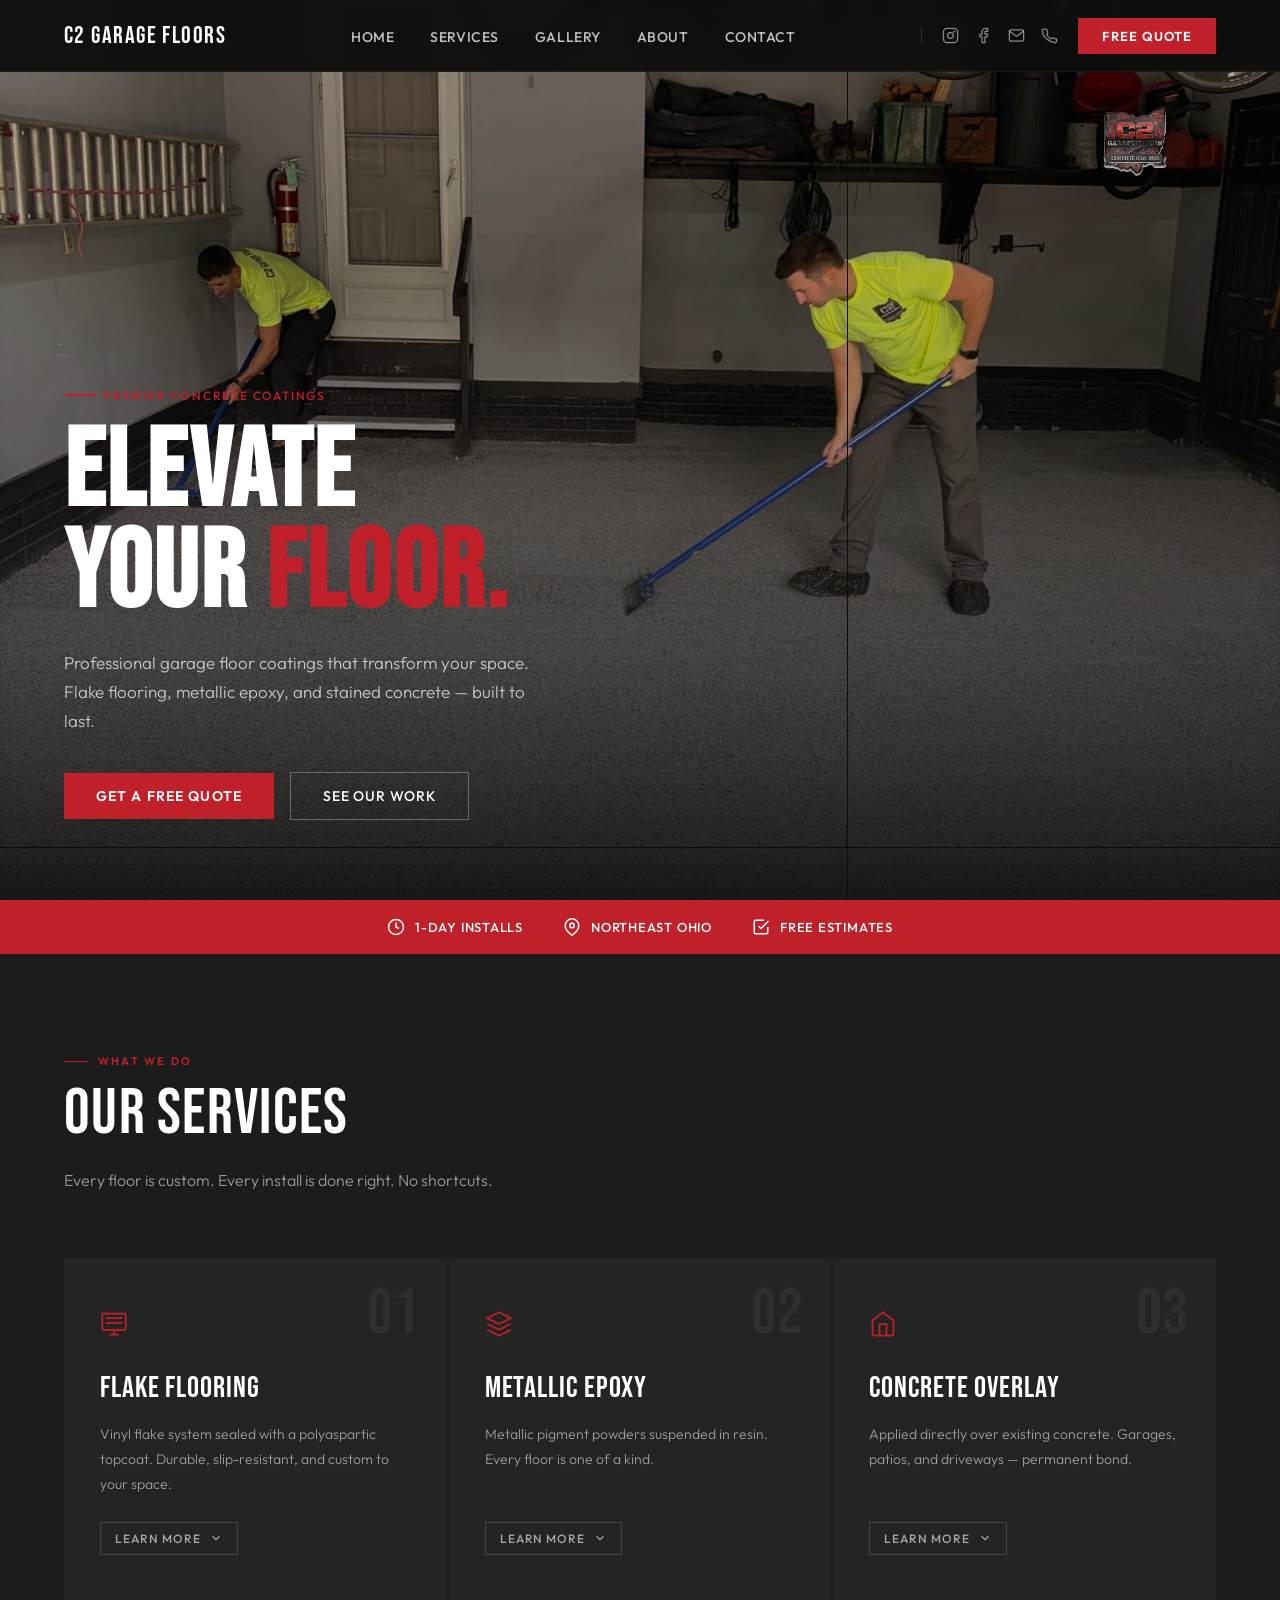
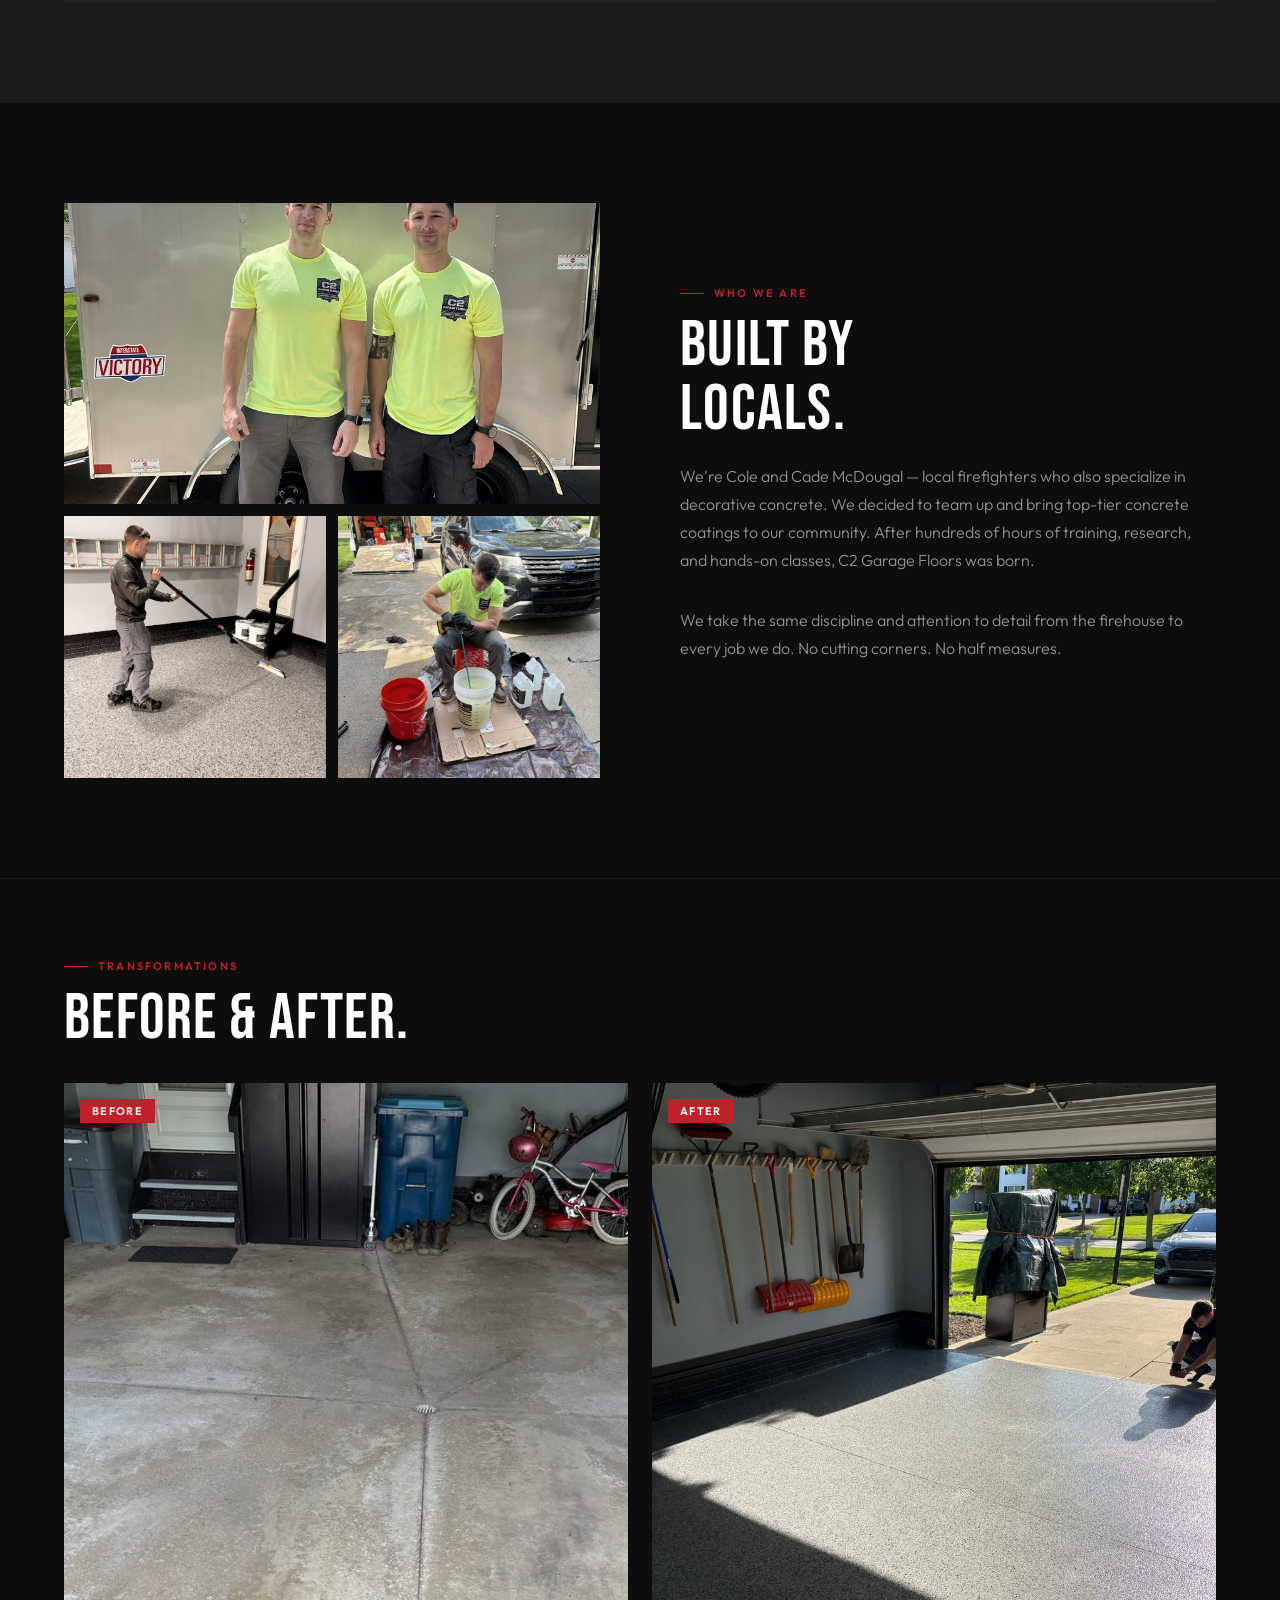
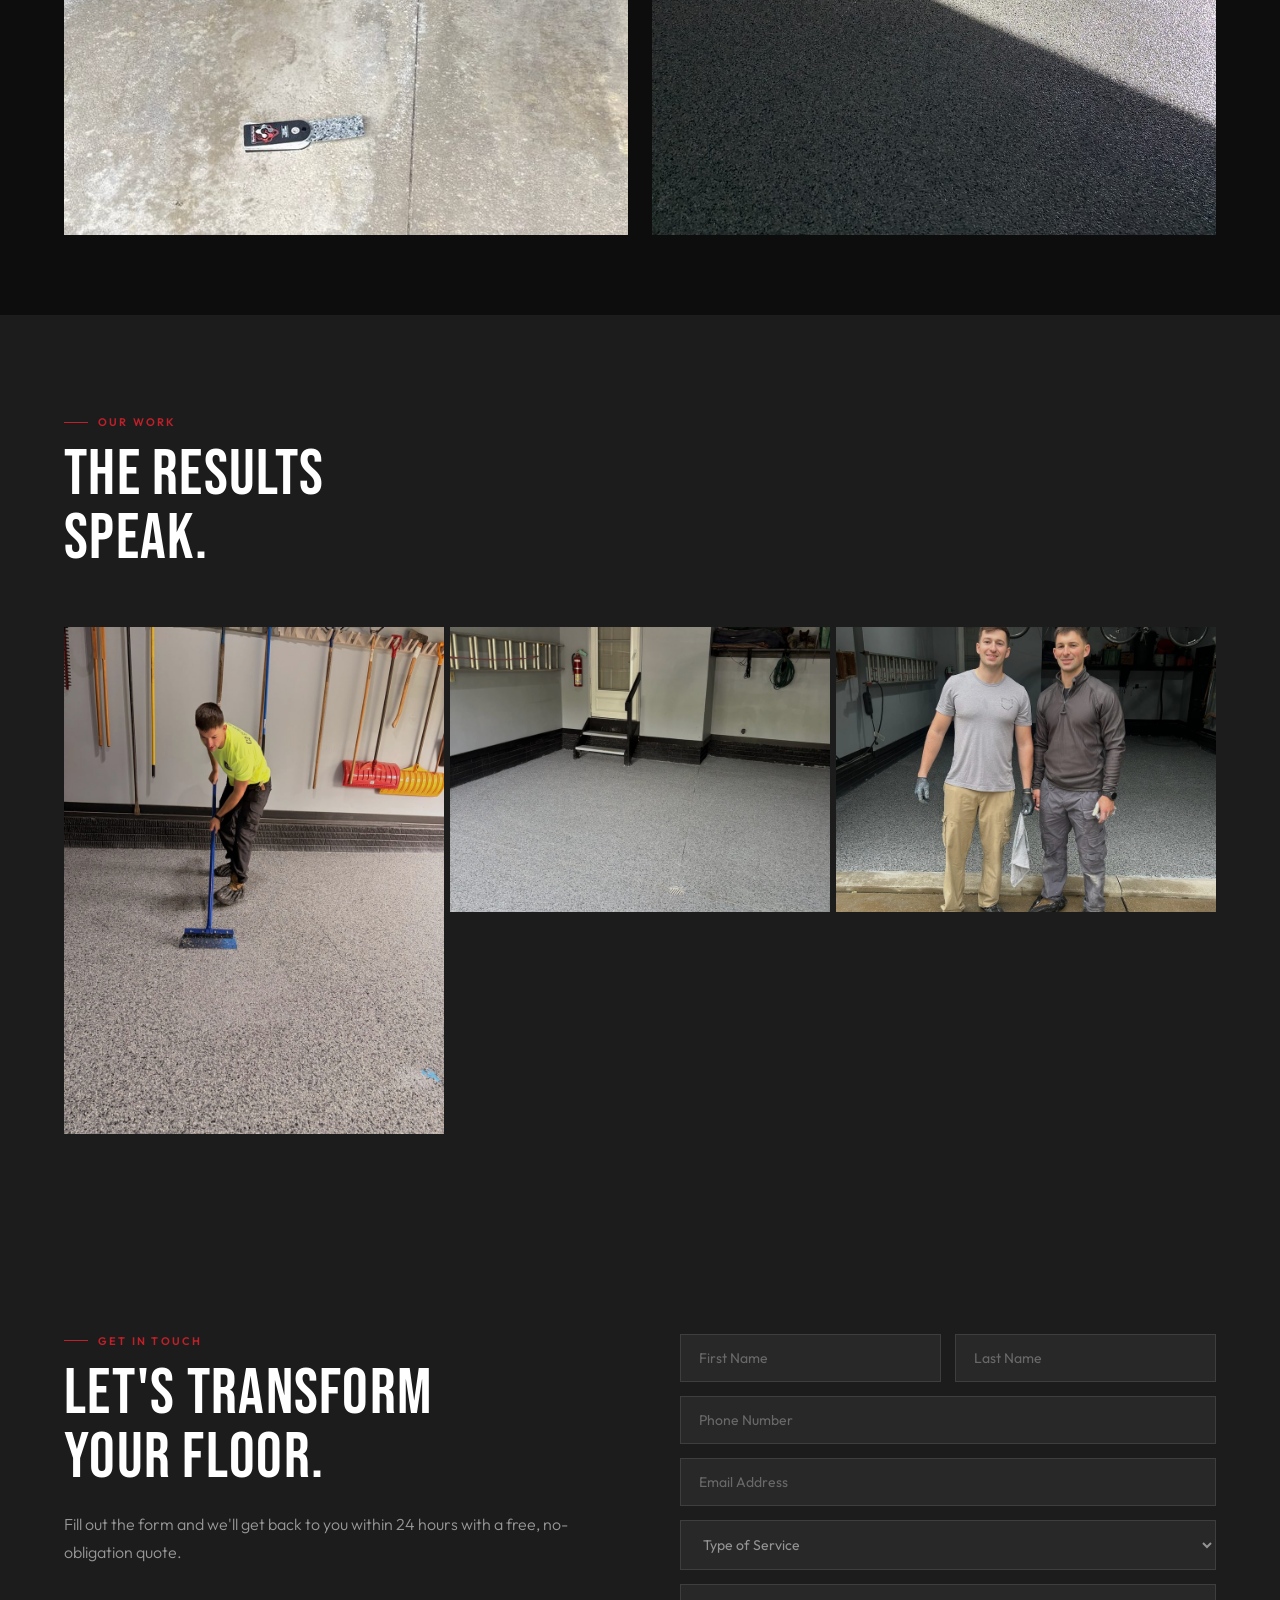
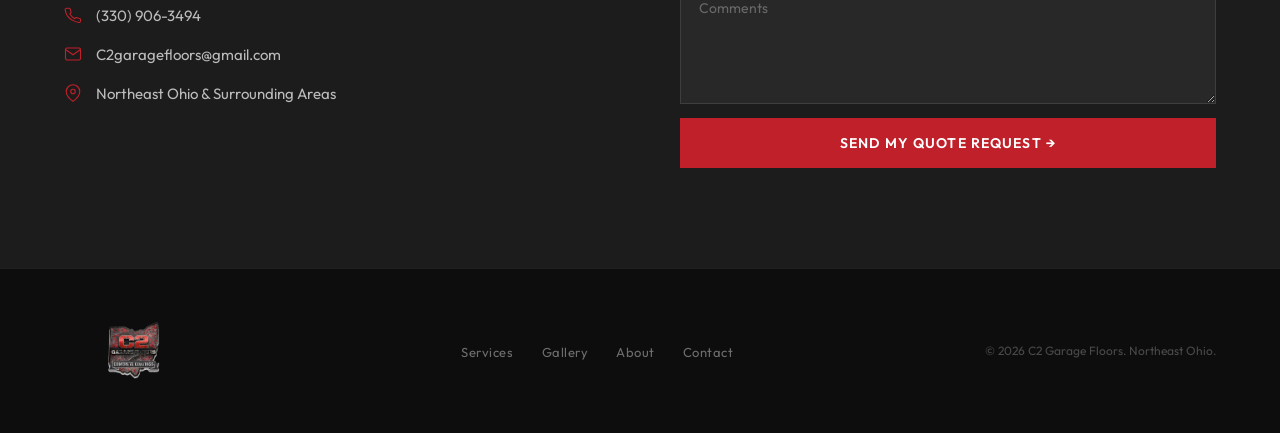
==== commit 46e5b144: "updated site files" ====
--- a/index.html
+++ b/index.html
@@ -1,3 +1,4 @@
+
 <!DOCTYPE html>
 <html lang="en">
 <head>
@@ -210,16 +211,6 @@
       <div class="section-title">BUILT BY<br>LOCALS.</div>
       <p class="section-sub">We're Cole and Cade McDougal — local firefighters who also specialize in decorative concrete. We decided to team up and bring top-tier concrete coatings to our community. After hundreds of hours of training, research, and hands-on classes, C2 Garage Floors was born.</p>
       <p class="section-sub section-sub--spaced">We take the same discipline and attention to detail from the firehouse to every job we do. No cutting corners. No half measures.</p>
-      <div class="about-stat-row">
-        <div>
-          <div class="about-stat-num">NEO</div>
-          <div class="about-stat-label">Based</div>
-        </div>
-        <div>
-          <div class="about-stat-num">1-Day</div>
-          <div class="about-stat-label">Install</div>
-        </div>
-      </div>
     </div>
   </div>
 </section>
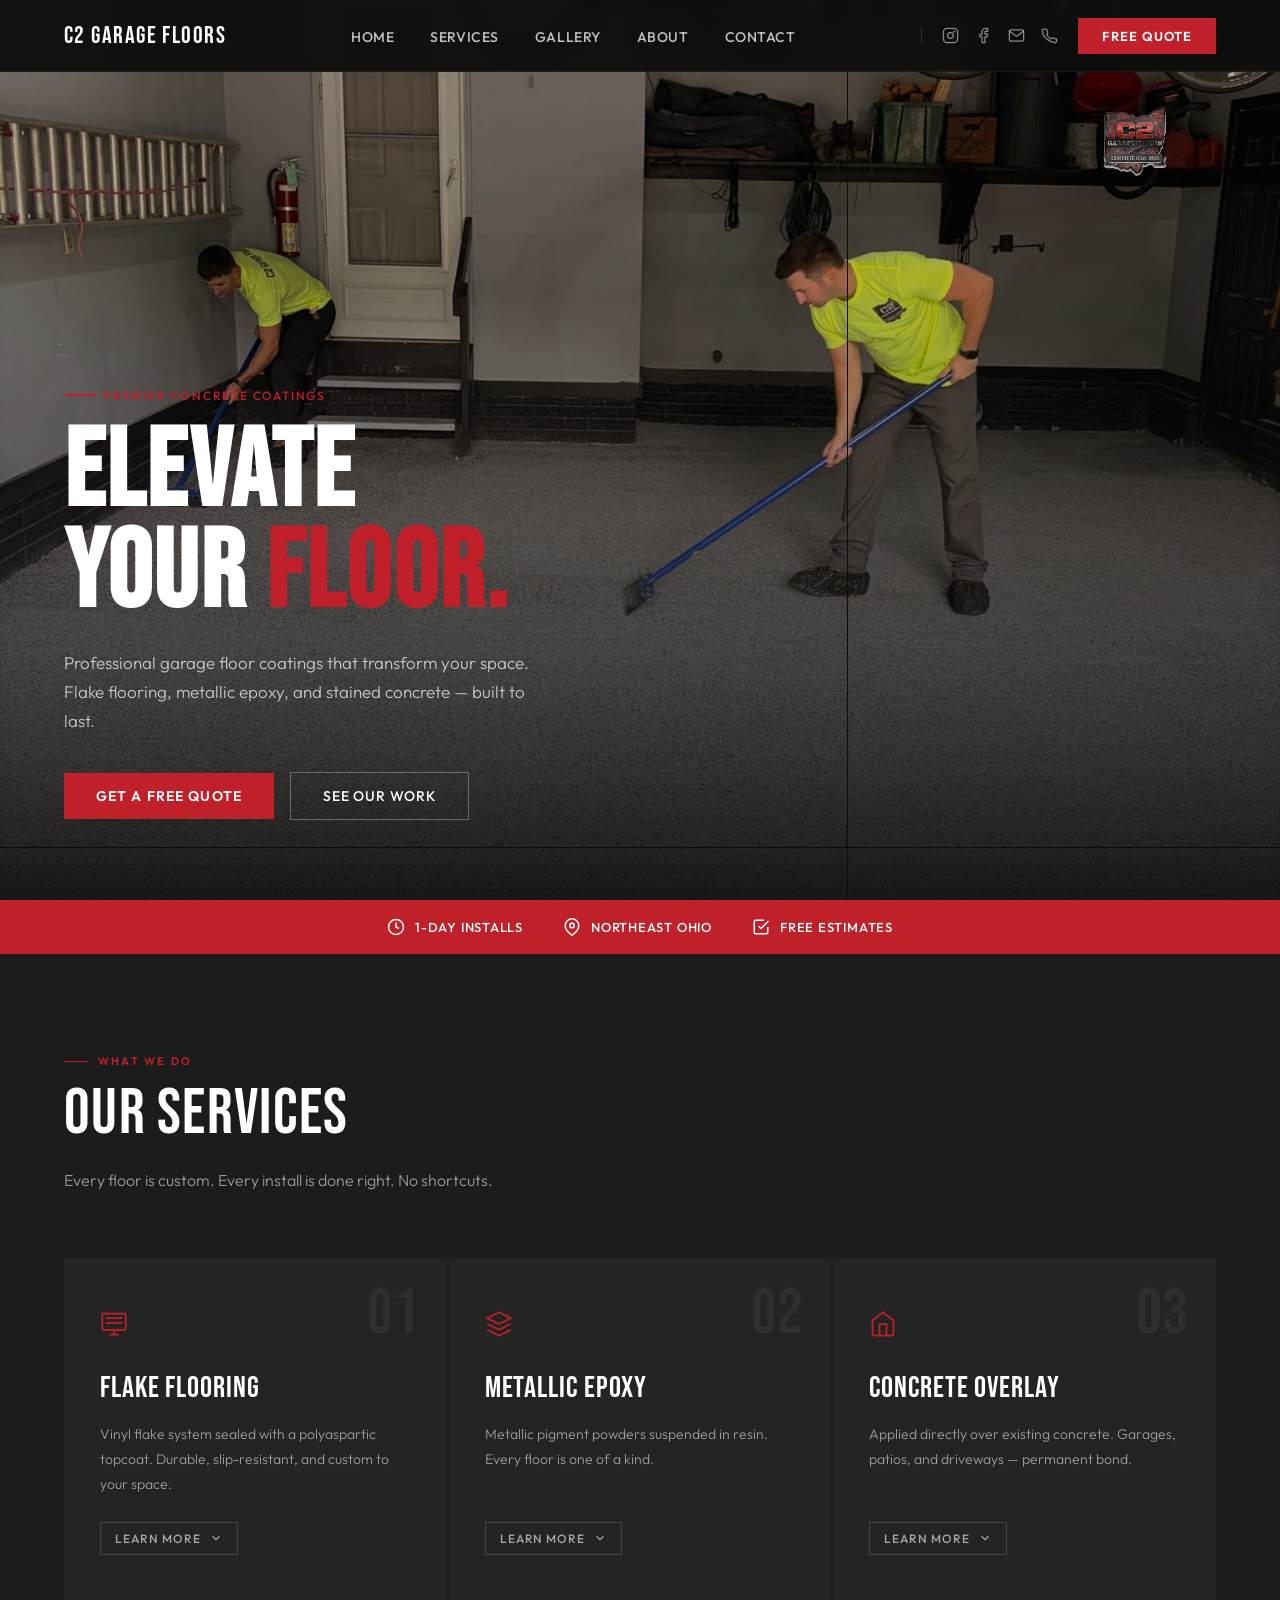
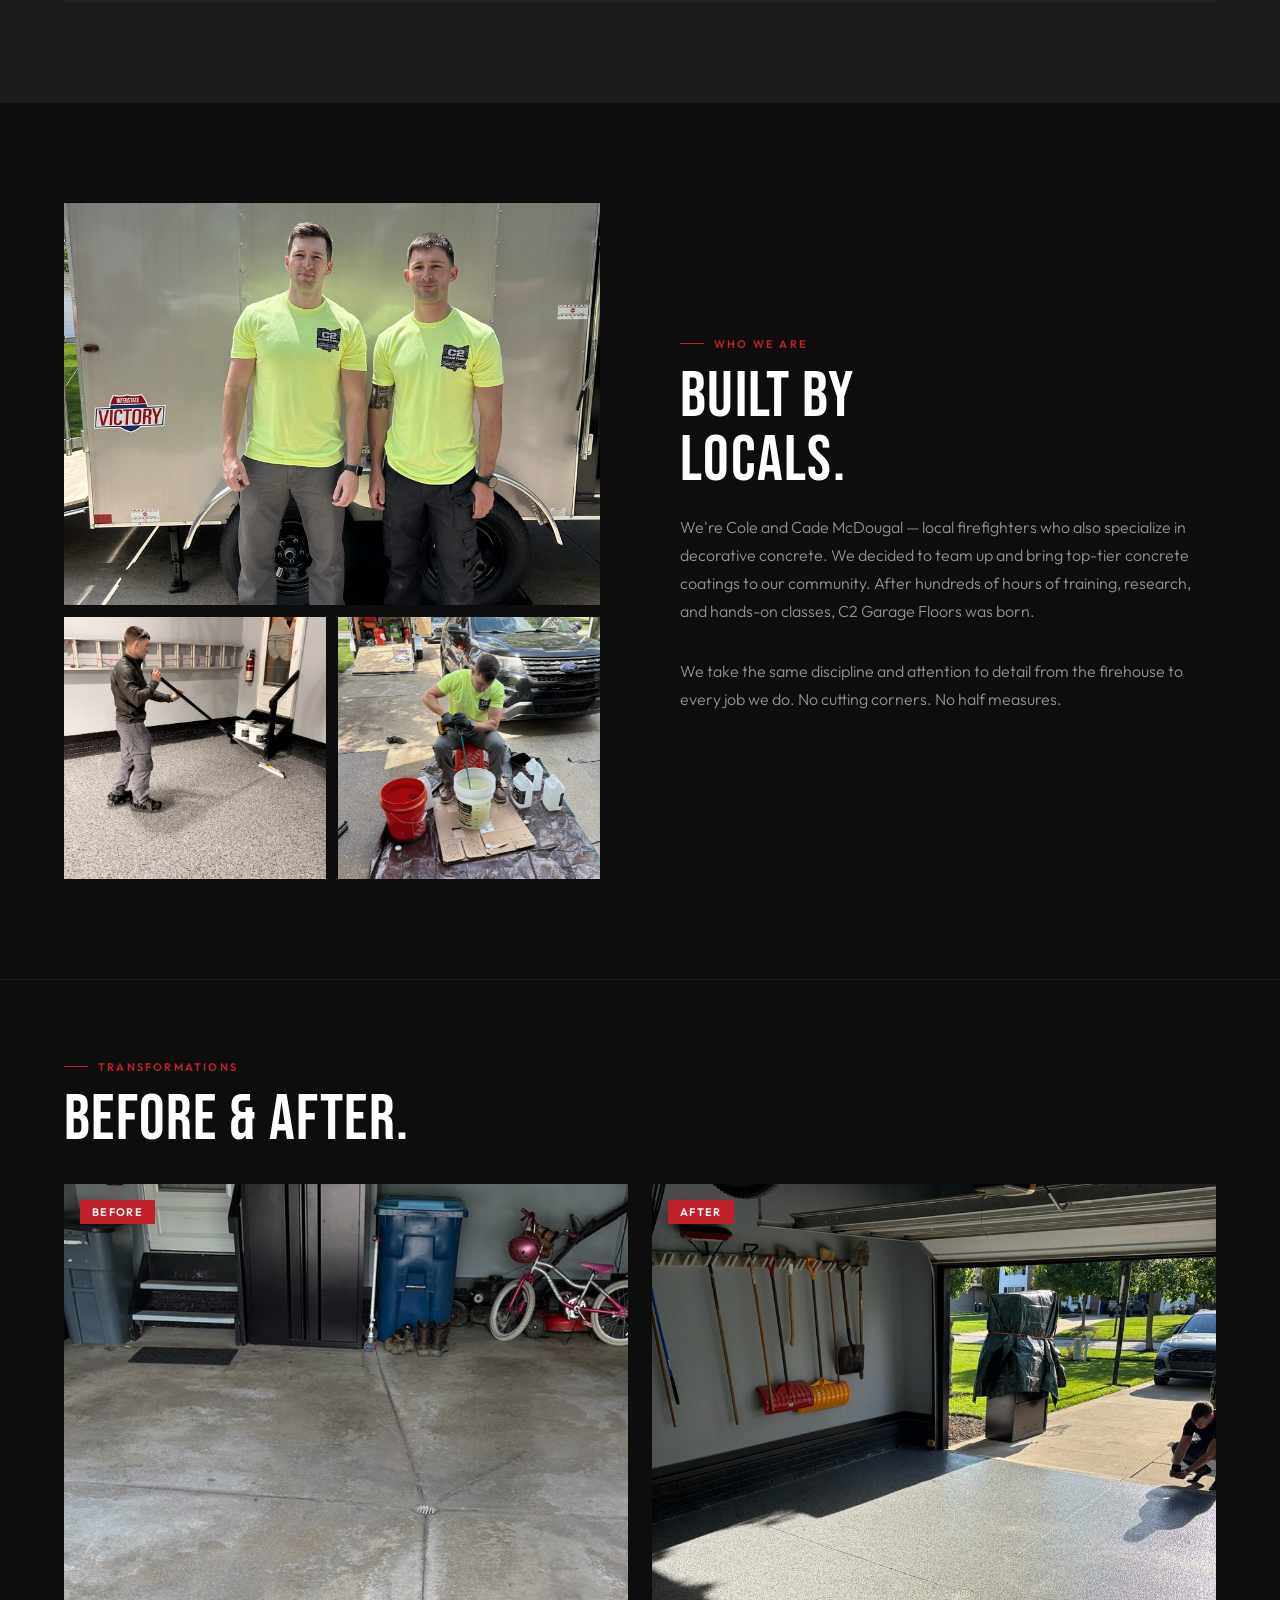
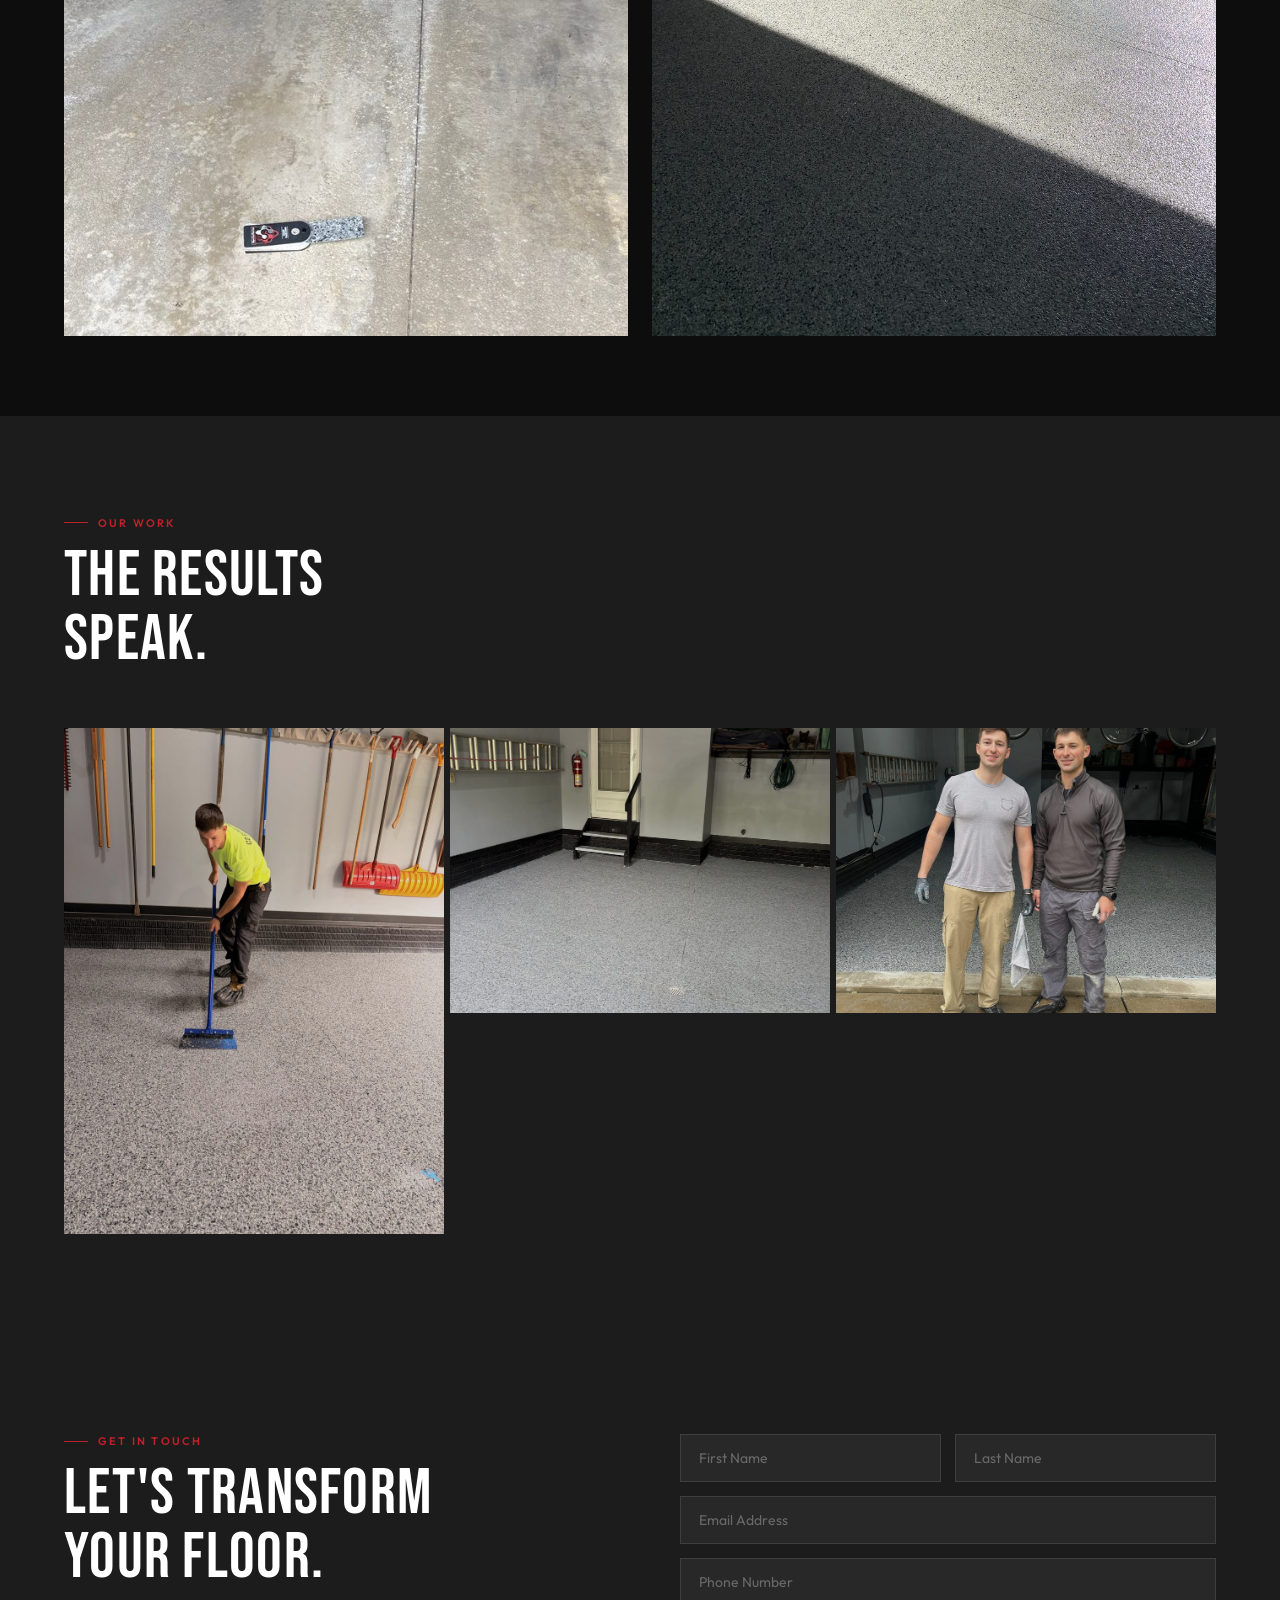
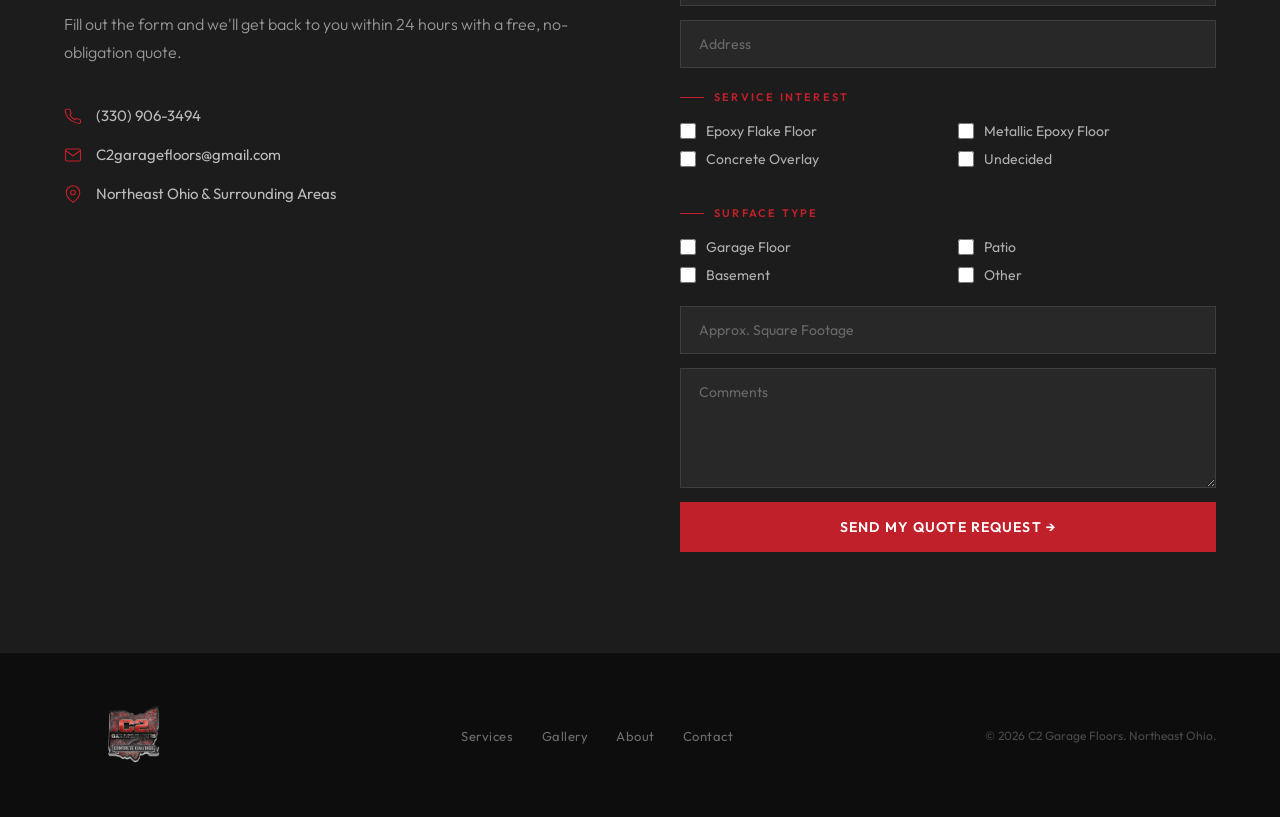
==== commit 716efe83: "update quote form" ====
--- a/index.html
+++ b/index.html
@@ -278,21 +278,30 @@
       </div>
     </div>
     <div class="quote-right reveal">
-      <form class="quote-form">
+      <form class="quote-form" action="https://formspree.io/f/mwvjprlr" method="POST">
         <div class="form-row">
-          <input type="text" placeholder="First Name" required>
-          <input type="text" placeholder="Last Name" required>
-        </div>
-        <input type="tel" placeholder="Phone Number" required>
-        <input type="email" placeholder="Email Address">
-        <select>
-          <option value="" disabled selected>Type of Service</option>
-          <option>Flake Flooring</option>
-          <option>Metallic Epoxy</option>
-          <option>Concrete Overlay</option>
-          <option>Not Sure — Need Advice</option>
-        </select>
-        <textarea placeholder="Comments"></textarea>
+          <input type="text" name="First Name" placeholder="First Name" required>
+          <input type="text" name="Last Name" placeholder="Last Name" required>
+        </div>
+        <input type="email" name="Email" placeholder="Email Address" required>
+        <input type="tel" name="Phone" placeholder="Phone Number" required>
+        <input type="text" name="Address" placeholder="Address">
+        <div class="section-label" style="margin-top:8px; margin-bottom:4px;">Service Interest</div>
+        <div class="check-group">
+          <label><input type="checkbox" name="Service" value="Epoxy Flake Floor"> Epoxy Flake Floor</label>
+          <label><input type="checkbox" name="Service" value="Metallic Epoxy Floor"> Metallic Epoxy Floor</label>
+          <label><input type="checkbox" name="Service" value="Concrete Overlay"> Concrete Overlay</label>
+          <label><input type="checkbox" name="Service" value="Undecided"> Undecided</label>
+        </div>
+        <div class="section-label" style="margin-top:16px; margin-bottom:4px;">Surface Type</div>
+        <div class="check-group">
+          <label><input type="checkbox" name="Surface" value="Garage Floor"> Garage Floor</label>
+          <label><input type="checkbox" name="Surface" value="Patio"> Patio</label>
+          <label><input type="checkbox" name="Surface" value="Basement"> Basement</label>
+          <label><input type="checkbox" name="Surface" value="Other"> Other</label>
+        </div>
+        <input type="text" name="Square Footage" placeholder="Approx. Square Footage">
+        <textarea name="Comments" placeholder="Comments"></textarea>
         <button type="submit" class="btn-primary">Send My Quote Request →</button>
       </form>
     </div>
--- a/styles.css
+++ b/styles.css
@@ -278,8 +278,14 @@
 /* ── ABOUT ── */
 .about-grid { display: grid; grid-template-columns: 1fr 1fr; gap: 80px; align-items: center; }
 .about-images { display: grid; grid-template-columns: 1fr 1fr; gap: 12px; }
-.about-img-main { grid-column: span 2; aspect-ratio: 16/9; overflow: hidden; }
-.about-img-main img { width: 100%; height: 100%; object-fit: cover; filter: grayscale(20%); transition: filter 0.4s; }
+  .about-img-main { grid-column: span 2; aspect-ratio: 4/3; overflow: hidden; }
+  .about-img-main img {
+    width: 100%;
+    height: 100%;
+    object-fit: cover;
+    filter: grayscale(20%);
+    transition: filter 0.4s;
+  }
 .about-img-main:hover img { filter: grayscale(0%); }
 .about-img-sm { aspect-ratio: 1; overflow: hidden; }
 .about-img-sm img { width: 100%; height: 100%; object-fit: cover; filter: grayscale(20%); transition: filter 0.4s; }
@@ -357,6 +363,20 @@
 .quote-form select option { background: var(--dark); color: white; }
 .quote-form textarea { resize: vertical; min-height: 120px; }
 .quote-form .btn-primary { width: 100%; text-align: center; padding: 16px; font-size: 14px; }
+.check-group {
+  display: grid;
+  grid-template-columns: 1fr 1fr;
+  gap: 10px 20px;
+  margin-bottom: 8px;
+}
+.check-group label {
+  display: flex; align-items: center; gap: 10px;
+  font-size: 14px; color: rgba(255,255,255,0.65); cursor: pointer;
+}
+.check-group input[type="checkbox"] {
+  width: 16px; height: 16px; accent-color: var(--red);
+  border: none; padding: 0; background: none; flex-shrink: 0;
+}
 
 /* ── FOOTER ── */
 footer {
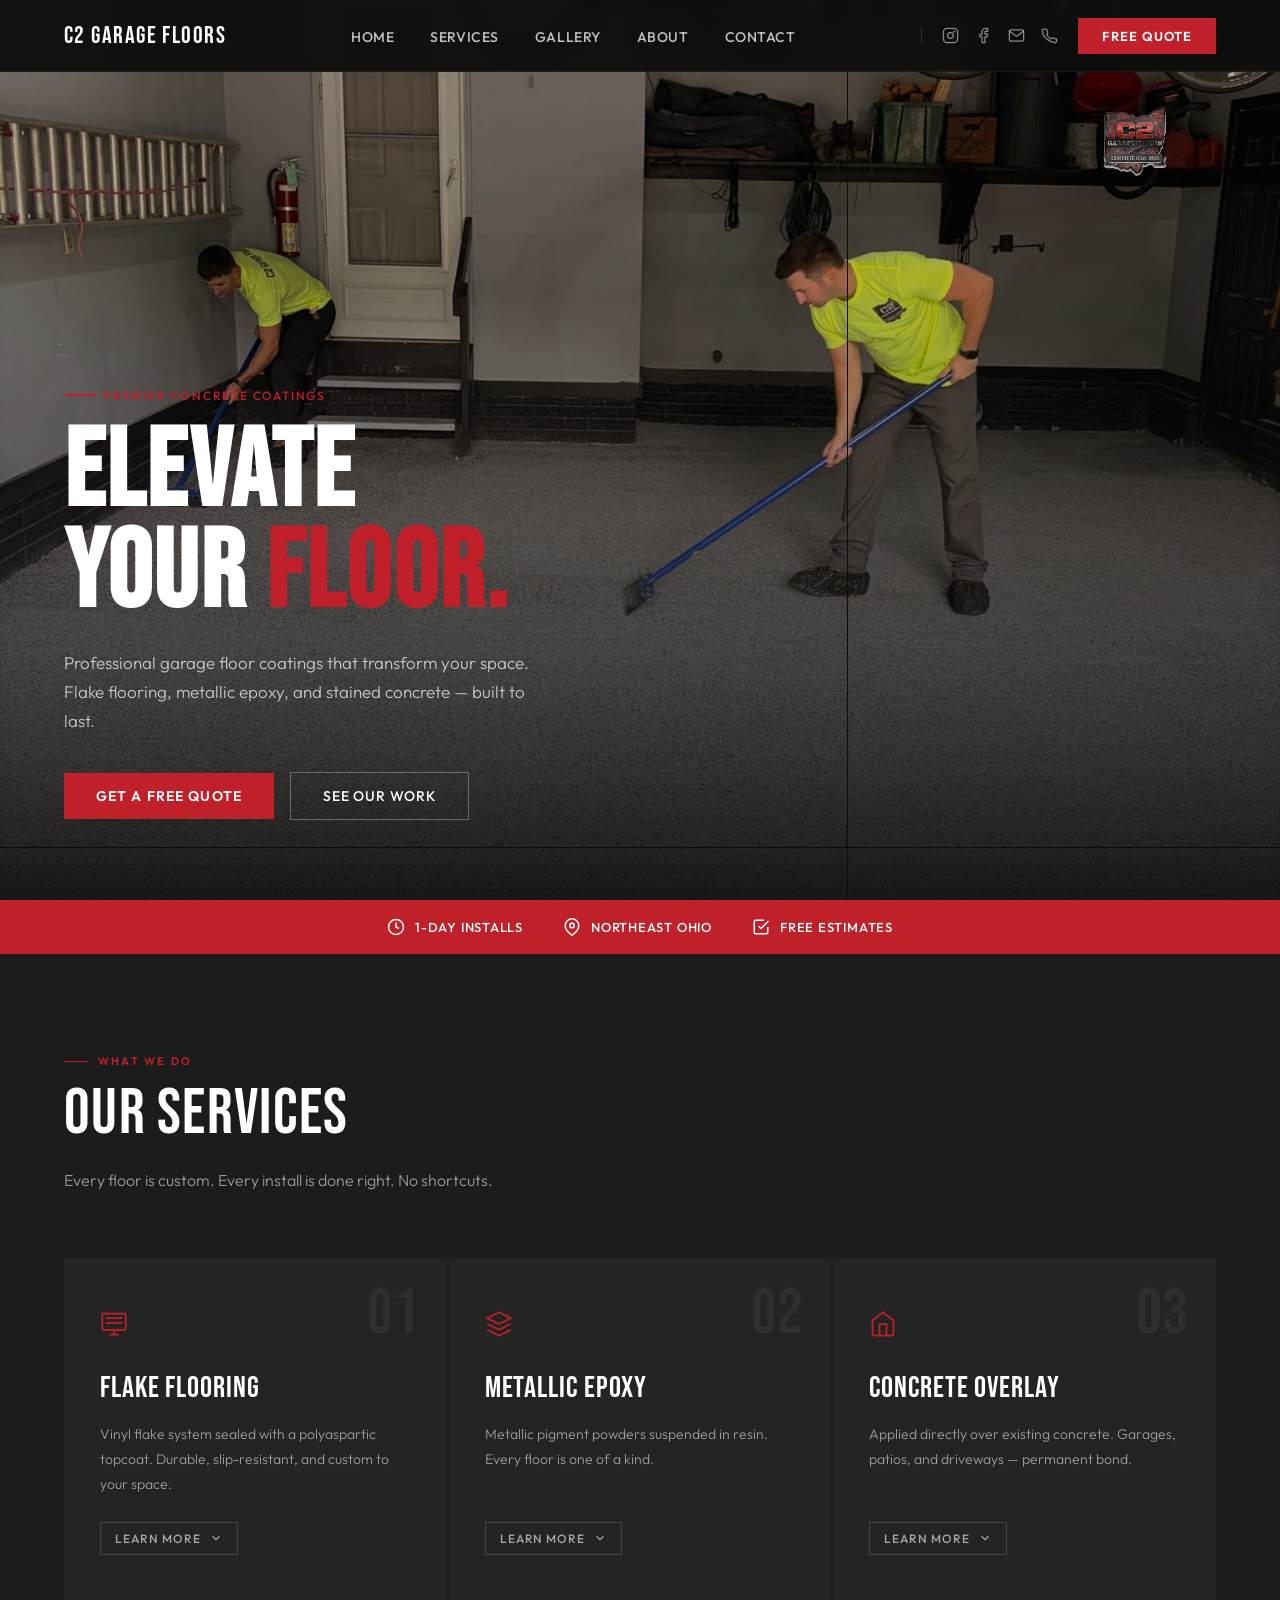
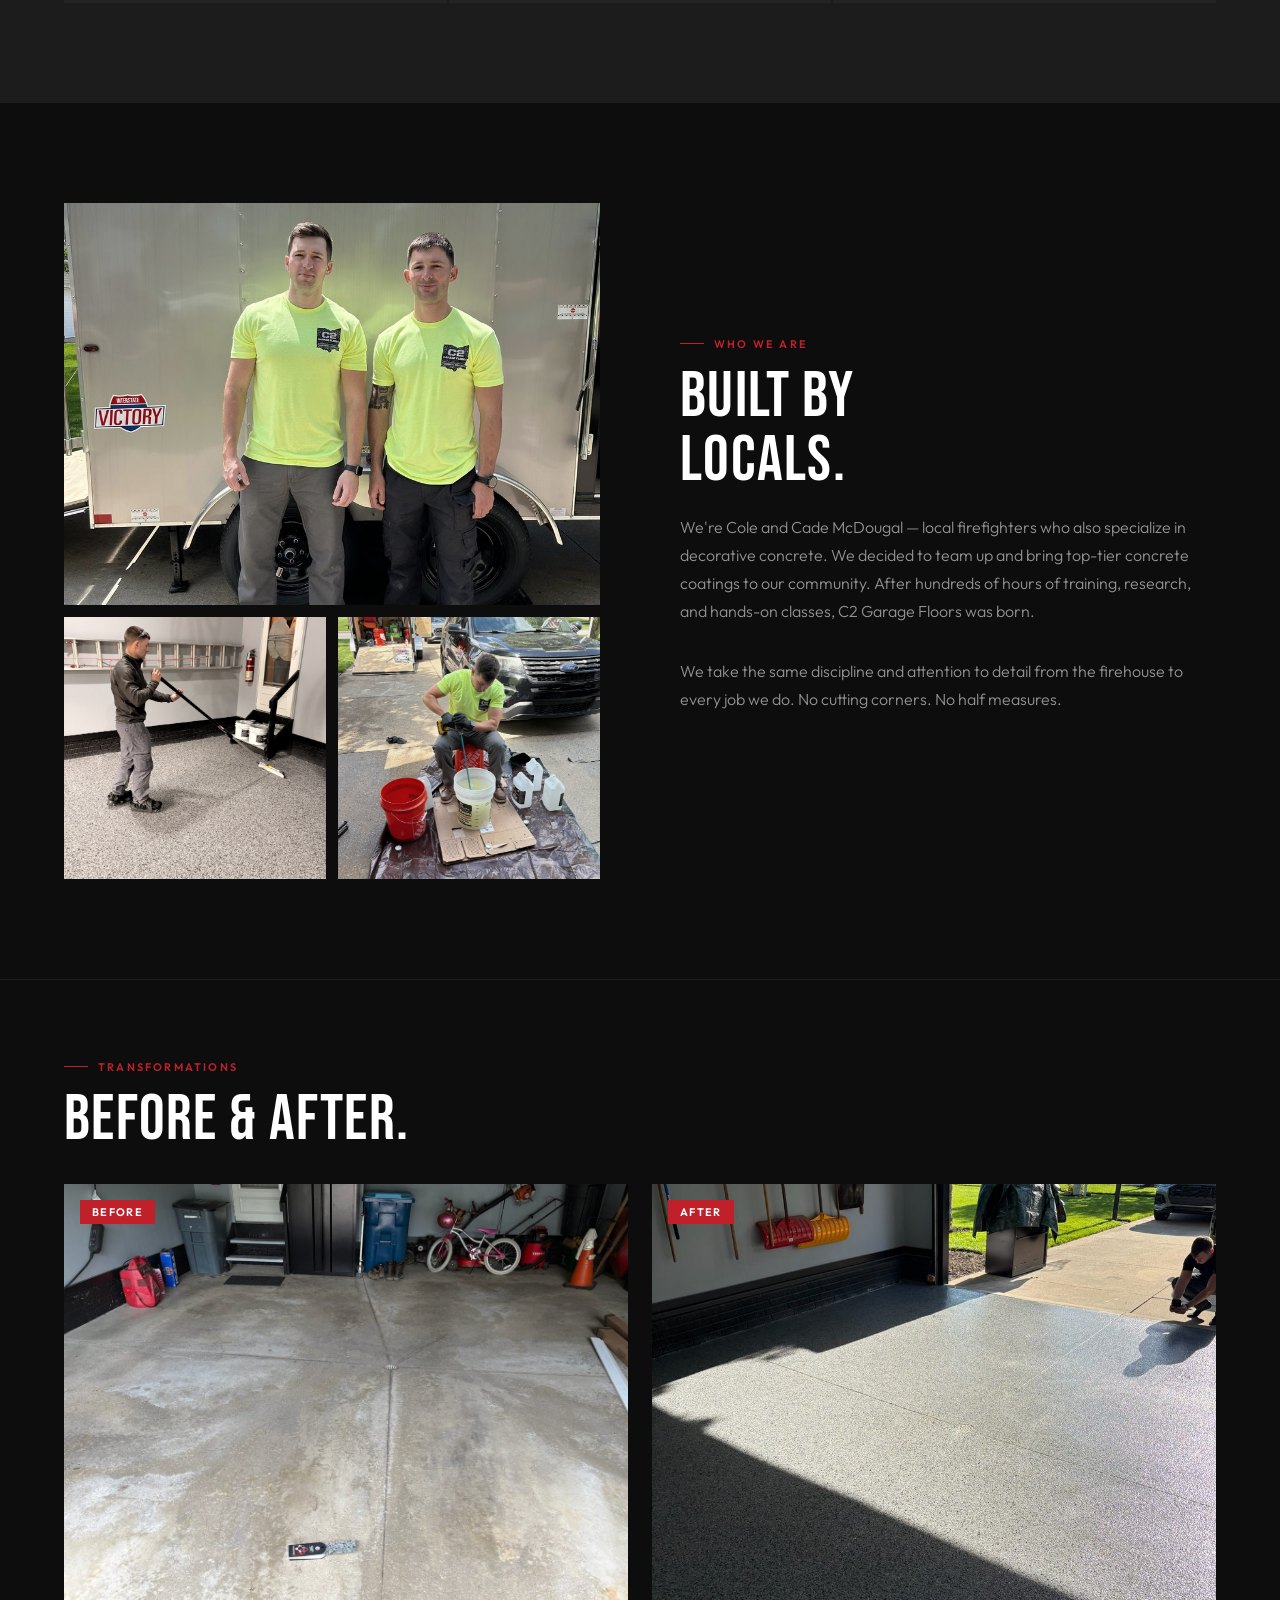
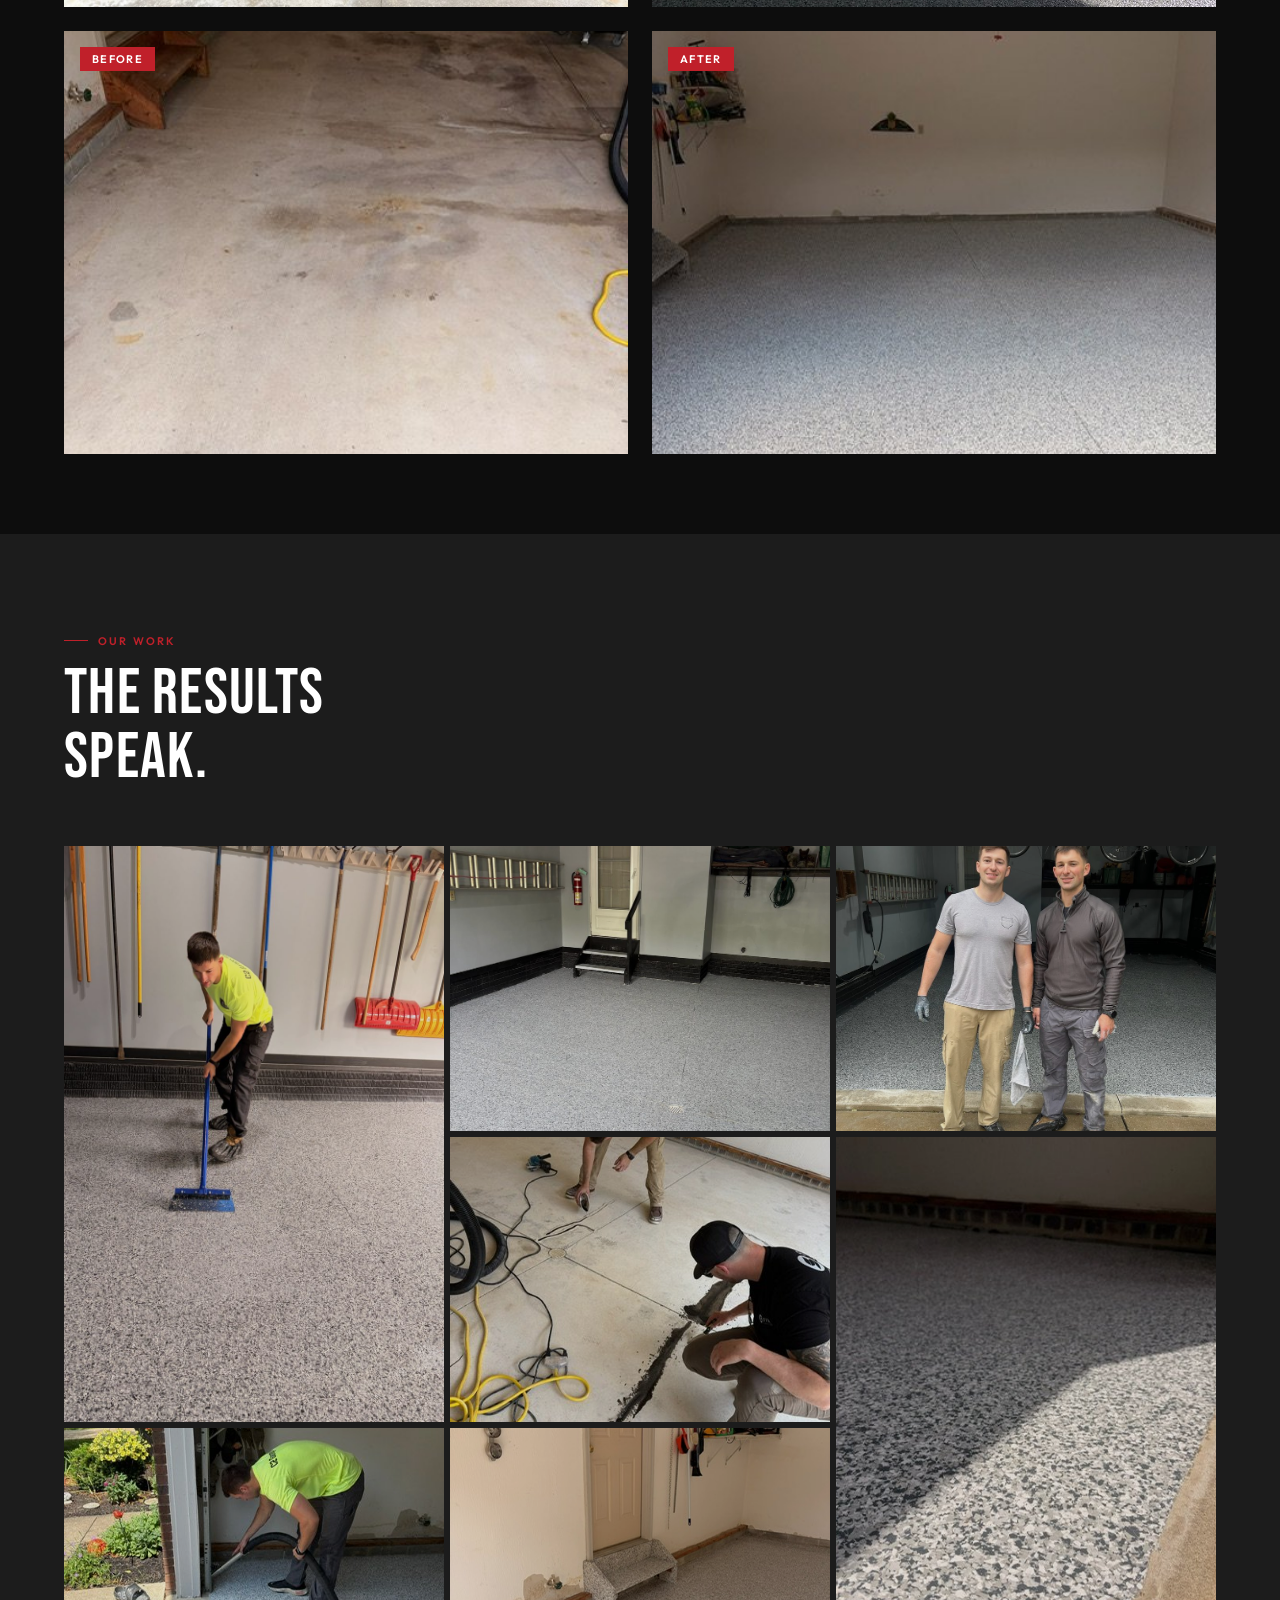
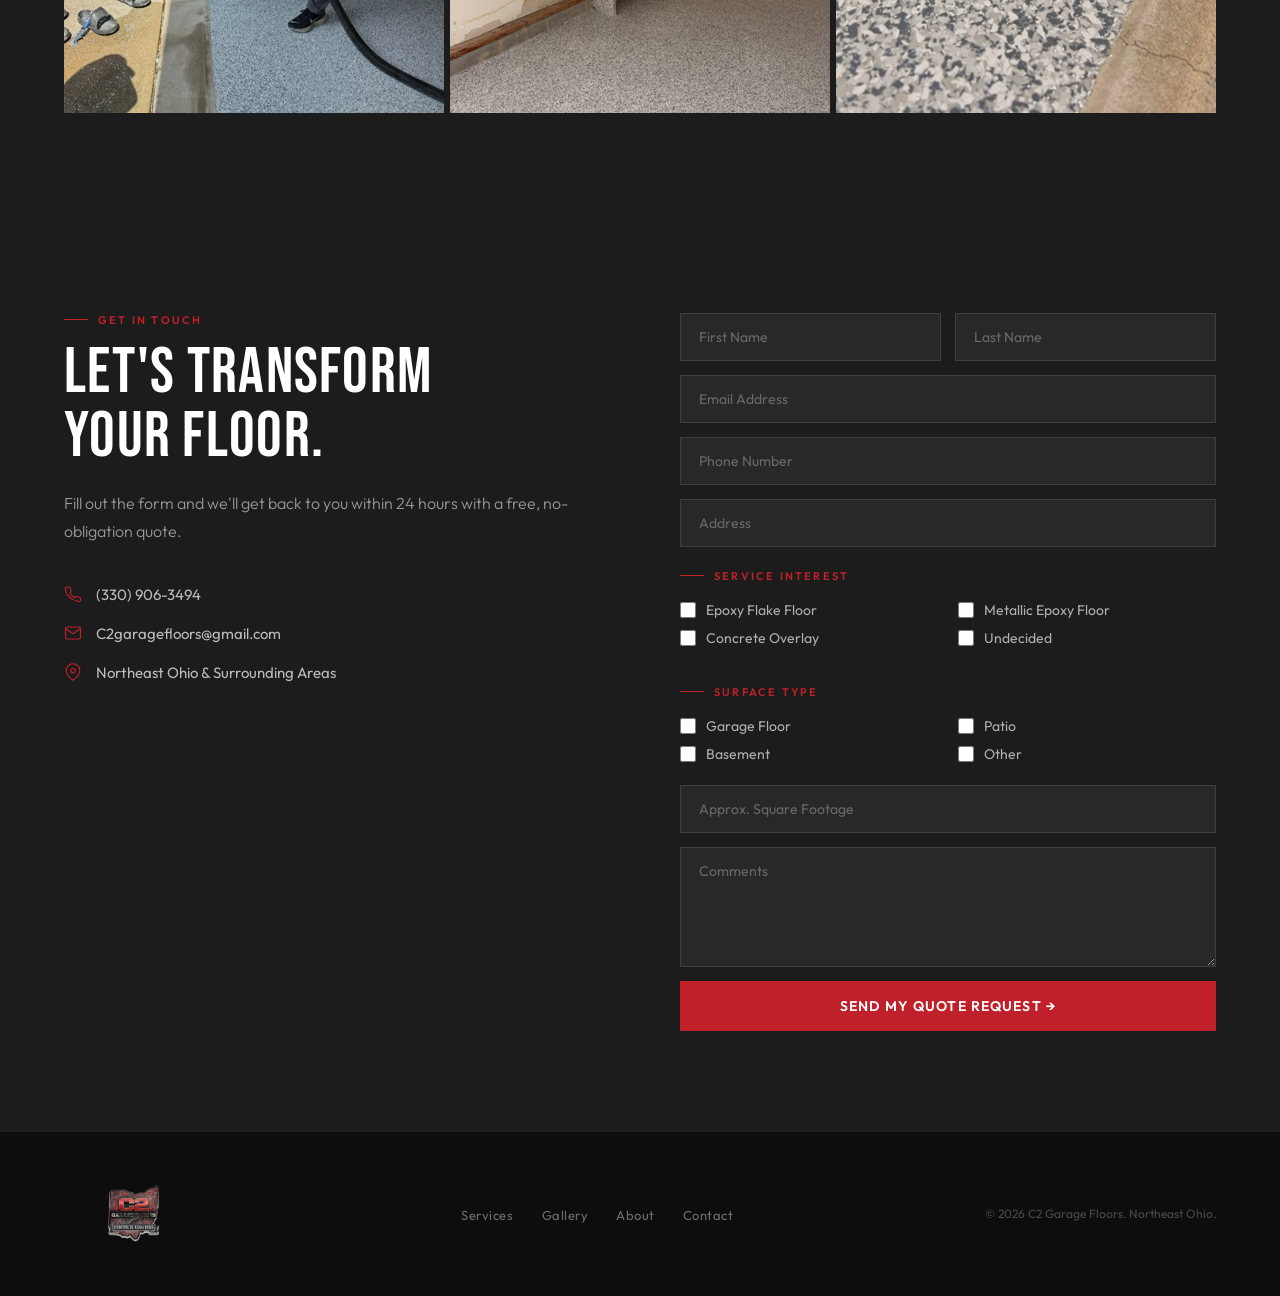
==== commit c59929ed: "Add second before/after set and three gallery photos" ====
--- a/index.html
+++ b/index.html
@@ -230,6 +230,14 @@
       <img src="assets/images/image-09.jpg" alt="After — finished floor">
       <div class="ba-badge">After</div>
     </div>
+    <div class="before-after-item">
+      <img src="assets/images/before-2.jpg" alt="Before — stained garage concrete">
+      <div class="ba-badge">Before</div>
+    </div>
+    <div class="before-after-item">
+      <img src="assets/images/after-2.jpg" alt="After — finished flake floor">
+      <div class="ba-badge">After</div>
+    </div>
   </div>
 </section>
 
@@ -251,6 +259,22 @@
     <div class="gallery-item">
       <img src="assets/images/image-07.jpg" alt="Cole and Cade after job">
       <div class="gallery-label">The Team</div>
+    </div>
+    <div class="gallery-item">
+      <img src="assets/images/image-11.jpg" alt="Repairing concrete crack before coating">
+      <div class="gallery-label">Prep Work</div>
+    </div>
+    <div class="gallery-item tall">
+      <img src="assets/images/image-12.jpg" alt="Close-up of flake floor finish">
+      <div class="gallery-label">Flake Detail</div>
+    </div>
+    <div class="gallery-item">
+      <img src="assets/images/image-13.jpg" alt="Cleaning fresh flake at garage entrance">
+      <div class="gallery-label">Finishing Touches</div>
+    </div>
+    <div class="gallery-item">
+      <img src="assets/images/image-14.jpg" alt="Finished garage floor with coated step">
+      <div class="gallery-label">Finished Floor</div>
     </div>
   </div>
 </section>
--- a/styles.css
+++ b/styles.css
@@ -298,8 +298,8 @@
 /* ── RESULTS ── */
 #results { padding: 80px 5%; border-top: 1px solid rgba(255,255,255,0.06); }
 .results-header { margin-bottom: 2rem; }
-.results-grid { display: grid; grid-template-columns: 1fr 1fr; gap: 1.5rem; }
-.before-after-item { position: relative; overflow: hidden; }
+.results-grid { display: grid; grid-template-columns: 1fr 1fr; gap: 1.5rem; max-width: 1200px; margin: 0 auto; }
+.before-after-item { position: relative; overflow: hidden; aspect-ratio: 4/3; }
 .before-after-item img { width: 100%; height: 100%; object-fit: cover; display: block; }
 .ba-badge {
   position: absolute; top: 16px; left: 16px;
@@ -313,7 +313,7 @@
 .gallery-header { margin-bottom: 56px; }
 .gallery-grid {
   display: grid; grid-template-columns: repeat(3, 1fr);
-  grid-template-rows: auto auto; gap: 6px;
+  grid-auto-rows: 1fr; gap: 6px; max-width: 1200px; margin: 0 auto;
 }
 .gallery-item { overflow: hidden; position: relative; cursor: pointer; aspect-ratio: 4/3; }
 .gallery-item img {
